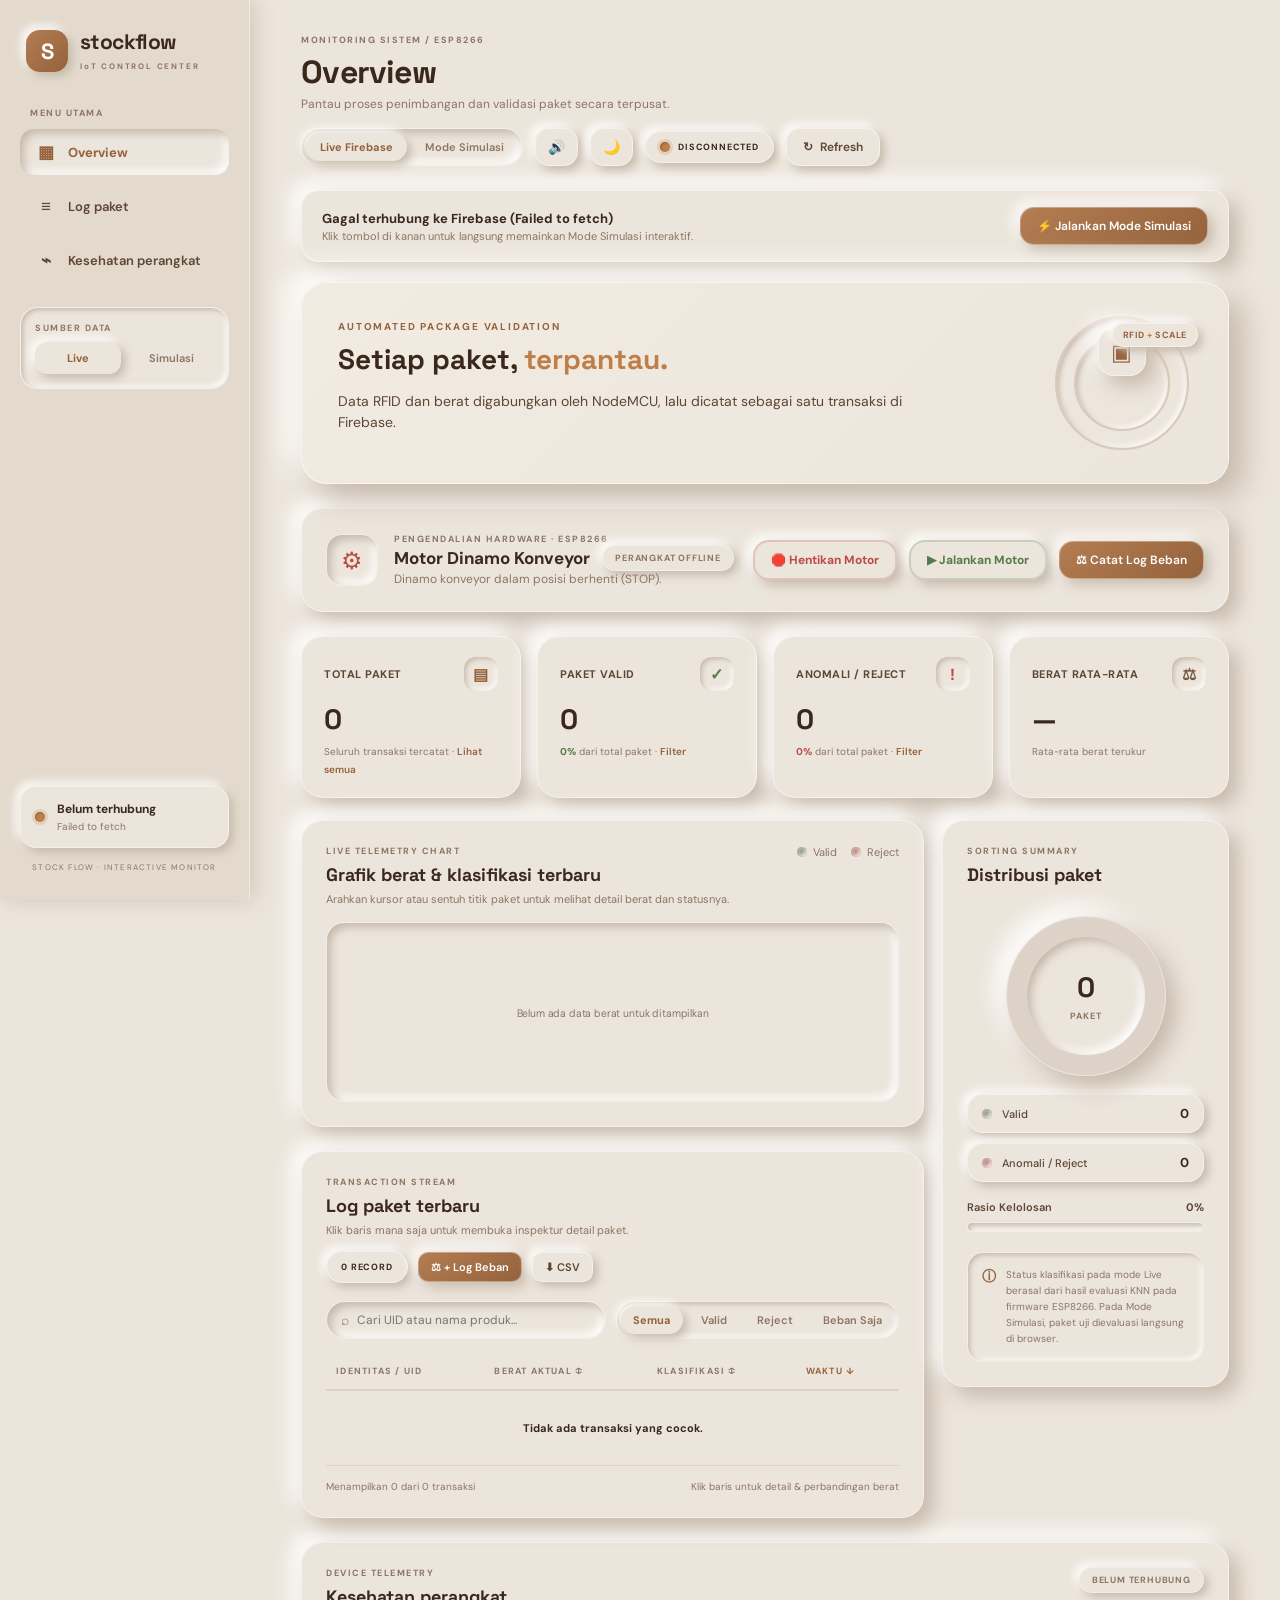
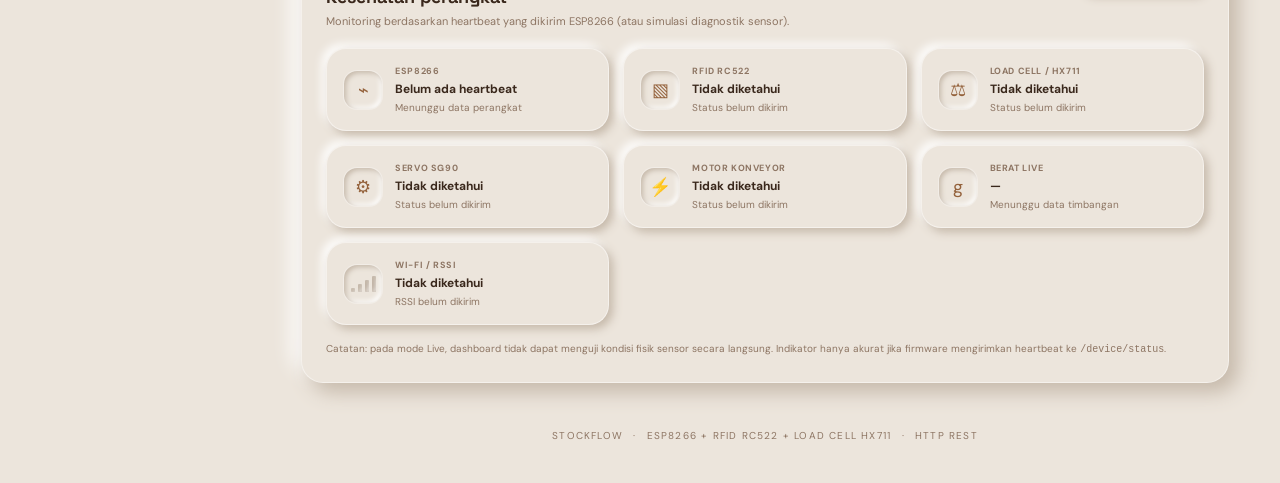
==== index.html @ d9d91ec9 "style: ubah tampilan UI menjadi Neumorphism dengan palet warna warm brown (latte & espresso)" ====
<!doctype html>
<html lang="id">
<head>
  <meta charset="utf-8">
  <meta name="viewport" content="width=device-width,initial-scale=1">
  <meta name="theme-color" content="#ece5dc">
  <title>StockFlow — IoT Monitoring</title>
  <link rel="preconnect" href="https://fonts.googleapis.com">
  <link rel="preconnect" href="https://fonts.gstatic.com" crossorigin>
  <link href="https://fonts.googleapis.com/css2?family=DM+Sans:wght@400;500;600;700&family=Space+Grotesk:wght@500;600;700&display=swap" rel="stylesheet">
  <link rel="stylesheet" href="style.css">
</head>
<body>
  <aside class="sidebar">
    <div class="brand">
      <div class="brand-mark">S</div>
      <div><b>stockflow</b><small>IoT CONTROL CENTER</small></div>
    </div>

    <div class="side-label">MENU UTAMA</div>
    <nav class="side-nav" id="sideNav">
      <a class="nav active" href="#overview" data-section="overview"><span>▦</span> Overview</a>
      <a class="nav" href="#simulator" data-section="simulator"><span>⚙</span> Lab Simulator</a>
      <a class="nav" href="#logs" data-section="logs"><span>≡</span> Log paket</a>
      <a class="nav" href="#device" data-section="device"><span>⌁</span> Kesehatan perangkat</a>
    </nav>

    <div class="side-mode-box">
      <div class="side-label" style="padding:0 0 8px">SUMBER DATA</div>
      <div class="mode-switch" role="group" aria-label="Pilih sumber data">
        <button type="button" class="mode-btn" id="sideLiveBtn" data-mode="live">Live</button>
        <button type="button" class="mode-btn" id="sideDemoBtn" data-mode="demo">Simulasi</button>
      </div>
    </div>

    <div class="side-bottom">
      <div class="side-status">
        <i class="dot" id="sideDot"></i>
        <div>
          <b id="sideConnection">Memuat...</b>
          <small id="sideSub">Menyiapkan dashboard</small>
        </div>
      </div>
      <small class="version">STOCK FLOW · INTERACTIVE MONITOR</small>
    </div>
  </aside>

  <main class="main" id="overview">
    <div class="mobile-nav" id="mobileNav">
      <a class="m-pill active" href="#overview" data-section="overview">Overview</a>
      <a class="m-pill" href="#simulator" data-section="simulator">Simulator</a>
      <a class="m-pill" href="#logs" data-section="logs">Log Paket</a>
      <a class="m-pill" href="#device" data-section="device">Perangkat</a>
    </div>

    <header class="topbar">
      <div>
        <div class="eyebrow">MONITORING SISTEM / ESP8266</div>
        <h1>Overview</h1>
        <p class="muted" id="topbarSubtitle">Pantau proses penimbangan dan validasi paket secara terpusat.</p>
      </div>
      <div class="top-actions">
        <div class="mode-pill" role="group" aria-label="Sumber data">
          <button type="button" class="mode-pill-btn" id="topLiveBtn" data-mode="live">Live Firebase</button>
          <button type="button" class="mode-pill-btn" id="topDemoBtn" data-mode="demo">Mode Simulasi</button>
        </div>
        <button class="btn btn-icon" id="soundBtn" title="Aktifkan/matikan efek suara" aria-pressed="true">🔊</button>
        <button class="btn btn-icon" id="themeBtn" title="Ganti tema terang/gelap" aria-pressed="false">🌙</button>
        <span class="live-pill"><i class="dot" id="topDot"></i><span id="connectionLabel">MEMUAT</span></span>
        <button class="btn btn-quiet" id="refreshBtn" title="Refresh data (R)">↻ <span>Refresh</span></button>
      </div>
    </header>

    <div class="connect-banner" id="connectBanner" hidden>
      <div>
        <strong id="bannerTitle">Live Firebase belum mengirim data / tidak terjangkau</strong>
        <p id="bannerDesc">Anda dapat langsung mencoba semua fitur dashboard dengan Mode Simulasi interaktif.</p>
      </div>
      <button type="button" class="btn btn-primary" id="bannerSimBtn">⚡ Jalankan Mode Simulasi</button>
    </div>

    <section class="hero-strip">
      <div>
        <div class="hero-kicker">AUTOMATED PACKAGE VALIDATION</div>
        <h2>Setiap paket, <em>terpantau.</em></h2>
        <p id="heroSubtitle">Data RFID dan berat digabungkan oleh NodeMCU, lalu dievaluasi dan dicatat sebagai satu transaksi.</p>
        <div class="hero-cta" id="heroCta" hidden>
          <button type="button" class="btn btn-glow" id="heroQuickScanBtn">⚡ Uji Scan Paket</button>
          <button type="button" class="btn btn-glass" id="heroAutoBtn">▶ Auto Conveyor</button>
        </div>
      </div>
      <div class="hero-art" id="heroArt" title="Klik untuk memindai!">
        <div class="orbit orbit-one"></div>
        <div class="orbit orbit-two"></div>
        <div class="chip">RFID <b>+</b> SCALE</div>
        <div class="hero-cube" id="heroCube">▣</div>
        <div class="hero-scan-beam"></div>
        <div class="hero-line"></div>
      </div>
    </section>

    <!-- KONTROL CEPAT HARDWARE (ESP8266 & MOTOR KONVEYOR) -->
    <section class="panel control-panel" id="conveyorControl">
      <div class="control-panel-inner">
        <div class="control-status">
          <div class="control-icon" id="motorStatusIcon">⚙</div>
          <div>
            <div class="eyebrow">PENGENDALIAN HARDWARE · ESP8266</div>
            <div class="control-title-row">
              <h3>Motor Dinamo Konveyor</h3>
              <span class="status-badge unknown" id="motorBadge">MEMUAT STATUS...</span>
            </div>
            <p class="muted" id="motorStatusText">Kendalikankan dinamo konveyor dan catat log penimbangan langsung dari web.</p>
          </div>
        </div>
        <div class="control-actions">
          <button type="button" class="btn btn-danger" id="motorStopBtn" title="Hentikan dinamo konveyor seketika (STOP)">
            🛑 Hentikan Motor
          </button>
          <button type="button" class="btn btn-success" id="motorStartBtn" title="Jalankan dinamo konveyor (RUN)">
            ▶ Jalankan Motor
          </button>
          <button type="button" class="btn btn-primary" id="logWeightQuickBtn" title="Catat beban timbangan saat ini ke log">
            ⚖ Catat Log Beban
          </button>
        </div>
      </div>
    </section>

    <section class="stats-grid">
      <article class="stat-card clickable" data-filter="all" title="Klik untuk menampilkan semua paket">
        <div class="stat-top"><span>Total paket</span><span class="stat-icon blue">▤</span></div>
        <strong id="totalCount">0</strong>
        <small>Seluruh transaksi tercatat · <span class="hint-link">Lihat semua</span></small>
      </article>
      <article class="stat-card clickable" data-filter="valid" title="Klik untuk memfilter paket valid">
        <div class="stat-top"><span>Paket valid</span><span class="stat-icon green">✓</span></div>
        <strong id="validCount">0</strong>
        <small><b class="green-text" id="validPercent">0%</b> dari total paket · <span class="hint-link">Filter</span></small>
      </article>
      <article class="stat-card clickable" data-filter="reject" title="Klik untuk memfilter anomali / reject">
        <div class="stat-top"><span>Anomali / reject</span><span class="stat-icon red">!</span></div>
        <strong id="rejectCount">0</strong>
        <small><b class="red-text" id="rejectPercent">0%</b> dari total paket · <span class="hint-link">Filter</span></small>
      </article>
      <article class="stat-card" id="avgCard">
        <div class="stat-top"><span>Berat rata-rata</span><span class="stat-icon violet">⚖</span></div>
        <strong id="averageWeight">—<small> g</small></strong>
        <small id="weightRangeText">Rata-rata berat terukur</small>
      </article>
    </section>

    <section class="panel simulator-panel" id="simulator" hidden>
      <div class="panel-head">
        <div>
          <div class="eyebrow">INTERACTIVE LAB · PLAYGROUND</div>
          <h3>Simulator Conveyor, RFID &amp; Timbangan HX711</h3>
          <p class="muted">Pilih jenis paket atau geser beratnya, lalu jalankan conveyor untuk melihat simulasi sortir secara langsung.</p>
        </div>
        <div class="sim-head-actions">
          <span class="status-badge" id="simModeBadge">MODE SIMULASI</span>
          <button type="button" class="btn btn-quiet btn-sm" id="resetDemoBtn" title="Kembalikan data contoh awal">↺ Reset</button>
        </div>
      </div>

      <div class="conveyor-stage" id="conveyorStage">
        <div class="stage-station station-rfid" id="stationRfid">
          <span class="station-tag">1. RFID RC522</span>
          <div class="scanner-head">
            <i class="scanner-led" id="rfidLed"></i>
            <span id="rfidReadout">SIAP PINDAI</span>
          </div>
          <div class="laser-beam" id="laserBeam"></div>
        </div>

        <div class="stage-station station-scale" id="stationScale">
          <span class="station-tag">2. LOAD CELL HX711</span>
          <div class="lcd-screen" id="lcdScreen">000.0 g</div>
          <div class="scale-pad"></div>
        </div>

        <div class="stage-station station-gate" id="stationGate">
          <span class="station-tag">3. SERVO DIVERTER</span>
          <div class="gate-arm" id="gateArm"></div>
          <div class="gate-result" id="gateResult">MENUNGGU</div>
        </div>

        <div class="belt-track">
          <div class="belt-stripes" id="beltStripes"></div>
          <div class="sim-package" id="simPackage">
            <span class="pkg-uid" id="pkgVisualUid">E280115A</span>
            <small class="pkg-prod" id="pkgVisualProd">Produk A</small>
          </div>
        </div>
        <div class="burst-layer" id="burstLayer"></div>
      </div>

      <div class="sim-controls">
        <div class="preset-group">
          <span class="ctrl-label">Pilih Paket Uji:</span>
          <div class="preset-chips" id="presetChips">
            <button type="button" class="chip-btn active" data-prod="Produk A" data-std="250" data-weight="249.2">Produk A · 250g</button>
            <button type="button" class="chip-btn" data-prod="Produk B" data-std="280" data-weight="281.5">Produk B · 280g</button>
            <button type="button" class="chip-btn" data-prod="Produk C" data-std="150" data-weight="149.4">Produk C · 150g</button>
            <button type="button" class="chip-btn" data-prod="Produk E" data-std="500" data-weight="502.0">Produk E · 500g</button>
            <button type="button" class="chip-btn warn" data-prod="Produk A" data-std="250" data-weight="195.0">Anomali Kurang</button>
            <button type="button" class="chip-btn warn" data-prod="Produk C" data-std="150" data-weight="215.8">Anomali Lebih</button>
          </div>
        </div>

        <div class="sim-inputs-row">
          <label class="sim-field">
            <span>UID Tag RFID</span>
            <div class="uid-input-wrap">
              <input type="text" id="simUidInput" value="E280115A" maxlength="16">
              <button type="button" class="btn-mini" id="randomUidBtn" title="Acak UID">🎲</button>
            </div>
          </label>

          <label class="sim-field sim-slider-field">
            <span>Berat Aktual: <b id="simWeightLabel">249.2 g</b> <small id="simDiffHint">(Standar 250g · Toleransi ±15g)</small></span>
            <input type="range" id="simWeightSlider" min="40" max="600" step="0.5" value="249.2">
          </label>

          <div class="sim-run-btns">
            <button type="button" class="btn btn-primary" id="runSimBtn">📦 Scan &amp; Timbang</button>
            <button type="button" class="btn btn-quiet" id="autoSimBtn">▶ Auto Stream</button>
          </div>
        </div>
      </div>
    </section>

    <section class="content-grid">
      <div class="left-col">
        <article class="panel chart-panel">
          <div class="panel-head">
            <div>
              <div class="eyebrow">LIVE TELEMETRY CHART</div>
              <h3>Grafik berat &amp; klasifikasi terbaru</h3>
              <p class="muted">Arahkan kursor atau sentuh titik paket untuk melihat detail berat dan statusnya.</p>
            </div>
            <div class="chart-legend-mini">
              <span><i class="legend-dot valid-bg"></i> Valid</span>
              <span><i class="legend-dot reject-bg"></i> Reject</span>
            </div>
          </div>
          <div class="spark-wrap" id="chartWrap">
            <svg id="weightChart" viewBox="0 0 640 170" preserveAspectRatio="none" aria-label="Grafik berat paket"></svg>
            <div class="chart-tooltip" id="chartTooltip" hidden></div>
          </div>
        </article>

        <article class="panel recent-panel" id="logs">
          <div class="panel-head">
            <div>
              <div class="eyebrow">TRANSACTION STREAM</div>
              <h3>Log paket terbaru</h3>
              <p class="muted">Klik baris mana saja untuk membuka inspektur detail paket.</p>
            </div>
            <div class="panel-actions">
              <span class="count-tag" id="logCount">0 RECORD</span>
              <button type="button" class="btn btn-primary btn-sm" id="logWeightTableBtn" title="Catat beban saat ini ke log">⚖ + Log Beban</button>
              <button type="button" class="btn btn-quiet btn-sm" id="exportCsvBtn" title="Unduh log sebagai CSV">⬇ CSV</button>
            </div>
          </div>

          <div class="toolbar">
            <label class="search">⌕ <input id="searchInput" placeholder="Cari UID atau nama produk..."></label>
            <div class="filter-pills" id="filterPills">
              <button type="button" class="f-pill active" data-val="all">Semua</button>
              <button type="button" class="f-pill" data-val="valid">Valid</button>
              <button type="button" class="f-pill" data-val="reject">Reject</button>
              <button type="button" class="f-pill" data-val="beban">Beban Saja</button>
            </div>
            <select id="statusFilter" aria-label="Filter status">
              <option value="all">Semua status</option>
              <option value="valid">Valid</option>
              <option value="reject">Anomali / Reject</option>
              <option value="beban">Beban Saja</option>
            </select>
          </div>

          <div class="table-wrap">
            <table>
              <thead>
                <tr>
                  <th>IDENTITAS / UID</th>
                  <th class="sortable" data-sort="weight">BERAT AKTUAL <span class="sort-ind" id="sortWeight">↕</span></th>
                  <th class="sortable" data-sort="status">KLASIFIKASI <span class="sort-ind" id="sortStatus">↕</span></th>
                  <th class="sortable active-sort" data-sort="time">WAKTU <span class="sort-ind" id="sortTime">↓</span></th>
                </tr>
              </thead>
              <tbody id="logBody">
                <tr><td colspan="4" class="empty">Belum ada data transaksi.</td></tr>
              </tbody>
            </table>
          </div>
          <div class="table-foot">
            <span id="showingText">Menampilkan 0 transaksi</span>
            <span>Klik baris untuk detail &amp; perbandingan berat</span>
          </div>
        </article>
      </div>

      <article class="panel side-panel">
        <div class="panel-head">
          <div>
            <div class="eyebrow">SORTING SUMMARY</div>
            <h3>Distribusi paket</h3>
          </div>
        </div>
        <div class="donut-wrap">
          <div class="donut" id="donut">
            <div class="donut-center">
              <strong id="donutTotal">0</strong>
              <small id="donutSub">PAKET</small>
            </div>
          </div>
        </div>
        <div class="legend">
          <button type="button" class="legend-item" data-filter="valid" title="Filter paket valid">
            <i class="legend-dot valid-bg"></i>
            <span>Valid</span>
            <b id="legendValid">0</b>
          </button>
          <button type="button" class="legend-item" data-filter="reject" title="Filter paket anomali / reject">
            <i class="legend-dot reject-bg"></i>
            <span>Anomali / Reject</span>
            <b id="legendReject">0</b>
          </button>
        </div>

        <div class="accuracy-bar-wrap">
          <div class="acc-head"><span>Rasio Kelolosan</span><b id="passRateText">0%</b></div>
          <div class="acc-track"><div class="acc-fill" id="passRateBar"></div></div>
        </div>

        <div class="note-box">
          <span>ⓘ</span>
          <p id="summaryNote">Status klasifikasi pada mode Live berasal dari hasil evaluasi KNN pada firmware ESP8266. Pada Mode Simulasi, paket uji dievaluasi langsung di browser.</p>
        </div>
      </article>
    </section>

    <section class="panel device-panel" id="device">
      <div class="panel-head">
        <div>
          <div class="eyebrow">DEVICE TELEMETRY</div>
          <h3>Kesehatan perangkat</h3>
          <p class="muted">Monitoring berdasarkan heartbeat yang dikirim ESP8266 (atau simulasi diagnostik sensor).</p>
        </div>
        <span class="status-badge unknown" id="deviceBadge">BELUM TERHUBUNG</span>
      </div>

      <div class="device-grid">
        <div class="device-item">
          <div class="device-symbol" id="espIcon">⌁</div>
          <div>
            <small>ESP8266</small>
            <b id="espState">Belum ada heartbeat</b>
            <span id="lastSeen">Menunggu data perangkat</span>
          </div>
        </div>
        <div class="device-item">
          <div class="device-symbol">▧</div>
          <div>
            <small>RFID RC522</small>
            <b id="rfidState">Tidak diketahui</b>
            <span id="rfidDetail">Status sensor opsional</span>
          </div>
        </div>
        <div class="device-item">
          <div class="device-symbol">⚖</div>
          <div>
            <small>LOAD CELL / HX711</small>
            <b id="scaleState">Tidak diketahui</b>
            <span id="scaleDetail">Status sensor opsional</span>
          </div>
        </div>
        <div class="device-item">
          <div class="device-symbol">⚙</div>
          <div>
            <small>SERVO SG90</small>
            <b id="servoState">Tidak diketahui</b>
            <span id="servoDetail">Status belum dikirim</span>
          </div>
        </div>
        <div class="device-item">
          <div class="device-symbol" id="motorSymbol">⚡</div>
          <div>
            <small>MOTOR KONVEYOR</small>
            <b id="espMotorState">Tidak diketahui</b>
            <span id="espMotorDetail">Kontrol dari web</span>
          </div>
        </div>
        <div class="device-item">
          <div class="device-symbol">g</div>
          <div>
            <small>BERAT LIVE</small>
            <b id="liveWeight">—</b>
            <span id="liveWeightDetail">Menunggu data timbangan</span>
          </div>
        </div>
        <div class="device-item">
          <div class="device-symbol">
            <div class="wifi-bars" id="wifiBars">
              <i></i><i></i><i></i><i></i>
            </div>
          </div>
          <div>
            <small>Wi-Fi / RSSI</small>
            <b id="wifiState">Tidak diketahui</b>
            <span id="wifiDetail">Kekuatan sinyal opsional</span>
          </div>
        </div>
      </div>

      <div class="sim-fault-bar" id="simFaultBar" hidden>
        <span>Uji Diagnostik Perangkat (Simulasi):</span>
        <button type="button" class="btn-mini-pill" id="toggleRfidFaultBtn">Toggle Error RFID</button>
        <button type="button" class="btn-mini-pill" id="toggleScaleFaultBtn">Toggle Error HX711</button>
        <button type="button" class="btn-mini-pill" id="toggleWeakWifiBtn">Toggle Sinyal Lemah</button>
      </div>

      <p class="health-foot">Catatan: pada mode Live, dashboard tidak dapat menguji kondisi fisik sensor secara langsung. Indikator hanya akurat jika firmware mengirimkan heartbeat ke <code>/device/status</code>.</p>
    </section>

    <footer>STOCKFLOW <span>·</span> ESP8266 + RFID RC522 + LOAD CELL HX711 <span>·</span> HTTP REST</footer>
  </main>

  <div class="modal-backdrop" id="detailModal" hidden aria-hidden="true">
    <div class="modal-card" role="dialog" aria-modal="true" aria-labelledby="modalTitle">
      <div class="modal-head">
        <div>
          <div class="eyebrow">PACKAGE INSPECTOR</div>
          <h3 id="modalTitle">Detail Paket</h3>
        </div>
        <button type="button" class="btn-close" id="closeModalBtn" aria-label="Tutup">✕</button>
      </div>
      <div class="modal-body" id="modalBody"></div>
    </div>
  </div>

  <div class="toast" id="toast"></div>
  <script src="config.js"></script>
  <script src="app.js"></script>
</body>
</html>
---- style.css ----
* {
  box-sizing: border-box;
}

/* =========================================================
   STOCKFLOW - NEUMORPHIC COFFEE & LATTE BROWN DESIGN SYSTEM
   ========================================================= */

:root {
  /* Warm Latte & Cream Coffee Canvas */
  --bg: #ece5dc;
  --surface: #ece5dc;
  --surface-soft: #f1ebe2;
  --surface-muted: #e4dcd1;
  --surface-sunken: #dfd6c9;

  /* Neumorphic Dual Shadows (Light Highlight & Soft Ambient Shadow) */
  --nm-light: #ffffff;
  --nm-dark: #c5b8a9;
  --nm-dark-soft: #d2c6b9;

  --nm-flat: 9px 9px 20px var(--nm-dark), -9px -9px 20px var(--nm-light);
  --nm-flat-sm: 4px 4px 10px var(--nm-dark), -4px -4px 10px var(--nm-light);
  --nm-flat-lg: 14px 14px 30px var(--nm-dark), -14px -14px 30px var(--nm-light);
  --nm-inset: inset 4px 4px 9px var(--nm-dark), inset -4px -4px 9px var(--nm-light);
  --nm-inset-sm: inset 2px 2px 5px var(--nm-dark), inset -2px -2px 5px var(--nm-light);
  --nm-pressed: inset 3px 3px 7px var(--nm-dark), inset -3px -3px 7px var(--nm-light);

  /* Typography - Rich Roasted Espresso Tones */
  --ink: #3a281c;
  --ink-soft: #5e4635;
  --muted: #8d7563;
  --line: rgba(140, 115, 96, 0.16);

  /* Sidebar Palette */
  --nav: #e3dacd;
  --nav-hover: #ece5dc;
  --nav-active: #dfd6c9;

  /* Coffee / Chocolate Accents */
  --brown-primary: #94623c;   /* Caramel / Rich Toffee */
  --brown-dark: #5a3820;      /* Dark Roasted Cocoa */
  --brown-light: #b47d52;     /* Warm Cinnamon */
  --brown-caramel: #bf7e48;   /* Golden Amber */
  --blue: #94623c;            /* Legacy mapping to Warm Brown */
  --green: #547b48;           /* Warm Olive Sage */
  --red: #ba4c46;             /* Warm Terracotta Brick */
  --violet: #785842;          /* Deep Mocha */
  --amber: #bf7e48;           /* Toffee Caramel */

  --shadow: var(--nm-flat);
  --shadow-hover: var(--nm-flat-lg);
}

[data-theme="dark"] {
  /* Rich Dark Chocolate & Dark Roast Espresso Neumorphism */
  --bg: #231b15;
  --surface: #231b15;
  --surface-soft: #2a211b;
  --surface-muted: #1c1510;
  --surface-sunken: #17110c;

  --nm-light: #31251e;
  --nm-dark: #140e0a;
  --nm-dark-soft: #19120e;

  --nm-flat: 7px 7px 18px var(--nm-dark), -7px -7px 18px var(--nm-light);
  --nm-flat-sm: 4px 4px 10px var(--nm-dark), -4px -4px 10px var(--nm-light);
  --nm-flat-lg: 12px 12px 26px var(--nm-dark), -12px -12px 26px var(--nm-light);
  --nm-inset: inset 3px 3px 8px var(--nm-dark), inset -3px -3px 8px var(--nm-light);
  --nm-inset-sm: inset 2px 2px 5px var(--nm-dark), inset -2px -2px 5px var(--nm-light);
  --nm-pressed: inset 3px 3px 6px var(--nm-dark), inset -3px -3px 6px var(--nm-light);

  --ink: #f0e6dc;
  --ink-soft: #d4c5b7;
  --muted: #a08c7e;
  --line: rgba(200, 160, 130, 0.12);

  --nav: #1c1510;
  --nav-hover: #261d17;
  --nav-active: #2f241d;

  --brown-primary: #ca8c5a;
  --brown-dark: #9e693f;
  --brown-light: #dfa778;
  --brown-caramel: #e2a262;
  --blue: #ca8c5a;
  --green: #71a646;
  --red: #dd5f56;
  --violet: #b58359;
  --amber: #e2a262;

  --shadow: var(--nm-flat);
  --shadow-hover: var(--nm-flat-lg);
}

html {
  scroll-behavior: smooth;
}

body {
  margin: 0;
  background: var(--bg);
  color: var(--ink);
  font-family: "DM Sans", sans-serif;
  font-size: 14px;
  transition: background 0.3s ease, color 0.3s ease;
}

/* =========================================================
   SIDEBAR
   ========================================================= */
.sidebar {
  width: 250px;
  background: var(--nav);
  color: var(--ink);
  position: fixed;
  inset: 0 auto 0 0;
  padding: 28px 20px;
  display: flex;
  flex-direction: column;
  z-index: 20;
  border-right: 1px solid rgba(255, 255, 255, 0.45);
  box-shadow: 4px 0 20px var(--nm-dark-soft);
  transition: all 0.3s ease;
}

.brand {
  display: flex;
  align-items: center;
  gap: 12px;
  padding: 0 6px 34px;
}

.brand-mark {
  width: 42px;
  height: 42px;
  border-radius: 14px;
  background: linear-gradient(135deg, var(--brown-light), var(--brown-primary));
  display: grid;
  place-items: center;
  font: 700 22px "Space Grotesk", sans-serif;
  color: #ffffff;
  box-shadow: 4px 4px 10px var(--nm-dark), -4px -4px 10px var(--nm-light);
}

.brand b {
  display: block;
  font: 700 21px "Space Grotesk", sans-serif;
  letter-spacing: -0.6px;
  color: var(--ink);
}

.brand small {
  font-size: 8px;
  letter-spacing: 1.8px;
  color: var(--muted);
  font-weight: 700;
}

.side-label,
.eyebrow {
  font-size: 9px;
  font-weight: 700;
  letter-spacing: 1.5px;
  color: var(--muted);
  text-transform: uppercase;
}

.side-label {
  padding: 0 10px 10px;
}

.side-nav {
  display: flex;
  flex-direction: column;
  gap: 8px;
}

.nav {
  color: var(--ink-soft);
  text-decoration: none;
  padding: 12px 16px;
  border-radius: 14px;
  display: flex;
  gap: 12px;
  align-items: center;
  font-weight: 600;
  font-size: 13px;
  transition: all 0.2s ease;
}

.nav:hover {
  background: var(--surface);
  box-shadow: var(--nm-flat-sm);
  color: var(--brown-primary);
  transform: translateY(-1px);
}

.nav span {
  font-size: 17px;
  width: 20px;
  text-align: center;
}

.nav.active {
  background: var(--surface);
  color: var(--brown-primary);
  box-shadow: var(--nm-inset);
  font-weight: 700;
}

.side-mode-box {
  margin-top: 24px;
  padding: 14px;
  border-radius: 18px;
  background: var(--surface);
  box-shadow: var(--nm-inset-sm);
  border: 1px solid rgba(255, 255, 255, 0.4);
}

.mode-switch {
  display: grid;
  grid-template-columns: 1fr 1fr;
  gap: 8px;
}

.mode-btn {
  border: 0;
  border-radius: 12px;
  padding: 9px 8px;
  font: 600 11px "DM Sans", sans-serif;
  cursor: pointer;
  background: transparent;
  color: var(--muted);
  transition: all 0.2s ease;
}

.mode-btn:hover {
  color: var(--ink);
}

.mode-btn.active {
  background: var(--surface);
  color: var(--brown-primary);
  box-shadow: var(--nm-flat-sm);
  font-weight: 700;
}

.side-bottom {
  margin-top: auto;
}

.side-status {
  display: flex;
  gap: 12px;
  align-items: center;
  padding: 14px;
  border-radius: 16px;
  background: var(--surface);
  box-shadow: var(--nm-flat-sm);
  border: 1px solid rgba(255, 255, 255, 0.4);
}

.side-status b,
.side-status small {
  display: block;
}

.side-status b {
  font-size: 12px;
  color: var(--ink);
}

.side-status small {
  font-size: 10px;
  color: var(--muted);
  margin-top: 3px;
}

.version {
  color: var(--muted);
  font-size: 8px;
  letter-spacing: 1.2px;
  padding: 14px 6px 0;
  display: block;
  text-align: center;
}

.dot {
  width: 10px;
  height: 10px;
  background: var(--amber);
  border-radius: 50%;
  display: inline-block;
  flex: none;
  box-shadow: inset 1px 1px 2px rgba(0,0,0,0.25), 0 0 0 3px rgba(191, 126, 72, 0.22);
  transition: all 0.25s ease;
}

.dot.online {
  background: var(--green);
  box-shadow: inset 1px 1px 2px rgba(0,0,0,0.2), 0 0 0 3px rgba(84, 123, 72, 0.25);
  animation: pulseDot 2s infinite;
}

@keyframes pulseDot {
  0%, 100% { box-shadow: inset 1px 1px 2px rgba(0,0,0,0.2), 0 0 0 3px rgba(84, 123, 72, 0.28); }
  50% { box-shadow: inset 1px 1px 2px rgba(0,0,0,0.2), 0 0 0 7px rgba(84, 123, 72, 0.1); }
}

/* =========================================================
   MAIN LAYOUT & TOPBAR
   ========================================================= */
.main {
  margin-left: 250px;
  padding: 34px 4%;
  max-width: 1600px;
}

.mobile-nav {
  display: none;
  gap: 10px;
  overflow-x: auto;
  padding-bottom: 14px;
  margin-bottom: 12px;
}

.m-pill {
  text-decoration: none;
  white-space: nowrap;
  padding: 8px 16px;
  border-radius: 20px;
  font-size: 11px;
  font-weight: 600;
  background: var(--surface);
  box-shadow: var(--nm-flat-sm);
  border: 1px solid rgba(255, 255, 255, 0.4);
  color: var(--ink-soft);
  transition: all 0.2s ease;
}

.m-pill.active {
  box-shadow: var(--nm-inset);
  color: var(--brown-primary);
  font-weight: 700;
}

.topbar {
  display: flex;
  justify-content: space-between;
  align-items: center;
  gap: 16px;
  margin-bottom: 24px;
  flex-wrap: wrap;
}

.topbar h1 {
  font: 700 32px "Space Grotesk", sans-serif;
  margin: 6px 0 4px;
  letter-spacing: -0.8px;
  color: var(--ink);
}

.muted {
  color: var(--muted);
  margin: 0;
  font-size: 12px;
}

.top-actions {
  display: flex;
  align-items: center;
  gap: 12px;
  flex-wrap: wrap;
}

.mode-pill {
  display: inline-flex;
  background: var(--surface);
  box-shadow: var(--nm-inset);
  border-radius: 30px;
  padding: 4px;
  gap: 4px;
  border: 1px solid rgba(255, 255, 255, 0.4);
}

.mode-pill-btn {
  border: 0;
  background: transparent;
  color: var(--muted);
  font: 600 11px "DM Sans", sans-serif;
  padding: 7px 14px;
  border-radius: 24px;
  cursor: pointer;
  transition: all 0.2s ease;
}

.mode-pill-btn.active {
  background: var(--surface);
  box-shadow: var(--nm-flat-sm);
  color: var(--brown-primary);
  font-weight: 700;
}

.live-pill,
.count-tag {
  border: 1px solid rgba(255, 255, 255, 0.45);
  background: var(--surface);
  box-shadow: var(--nm-flat-sm);
  border-radius: 30px;
  padding: 9px 14px;
  font-size: 9px;
  font-weight: 700;
  letter-spacing: 0.8px;
  display: inline-flex;
  gap: 8px;
  align-items: center;
  color: var(--ink);
}

/* =========================================================
   BUTTONS (NEUMORPHIC EXTRUSION & PRESSED STATES)
   ========================================================= */
.btn {
  border: 1px solid rgba(255, 255, 255, 0.45);
  border-radius: 14px;
  padding: 10px 16px;
  font: 600 12px "DM Sans", sans-serif;
  cursor: pointer;
  display: inline-flex;
  align-items: center;
  gap: 7px;
  background: var(--surface);
  box-shadow: var(--nm-flat-sm);
  color: var(--ink);
  transition: transform 0.15s ease, box-shadow 0.2s ease, background 0.2s ease;
  user-select: none;
}

.btn:hover {
  transform: translateY(-2px);
  box-shadow: 6px 6px 14px var(--nm-dark), -6px -6px 14px var(--nm-light);
  color: var(--brown-primary);
}

.btn:active {
  transform: translateY(1px);
  box-shadow: var(--nm-pressed);
}

.btn-quiet {
  background: var(--surface);
  color: var(--ink-soft);
}

.btn-icon {
  background: var(--surface);
  color: var(--ink);
  padding: 9px 12px;
  font-size: 14px;
}

.btn-primary {
  background: linear-gradient(145deg, var(--brown-light), var(--brown-primary));
  color: #ffffff;
  border: 1px solid rgba(255, 255, 255, 0.35);
  box-shadow: 5px 5px 14px var(--nm-dark), -5px -5px 14px var(--nm-light);
}

.btn-primary:hover {
  background: linear-gradient(145deg, #c2885d, #9c6840);
  box-shadow: 7px 7px 18px var(--nm-dark), -7px -7px 18px var(--nm-light);
  color: #ffffff;
}

.btn-primary:active {
  box-shadow: inset 3px 3px 6px rgba(0, 0, 0, 0.45), inset -2px -2px 5px rgba(255, 255, 255, 0.2);
}

.btn-sm {
  padding: 7px 12px;
  font-size: 11px;
  border-radius: 10px;
}

/* Connect Banner */
.connect-banner {
  background: var(--surface);
  border: 1px solid rgba(255, 255, 255, 0.5);
  border-radius: 18px;
  padding: 16px 20px;
  margin-bottom: 20px;
  display: flex;
  justify-content: space-between;
  align-items: center;
  gap: 16px;
  flex-wrap: wrap;
  box-shadow: var(--nm-flat);
}

.connect-banner[hidden] {
  display: none;
}

.connect-banner strong {
  display: block;
  font-size: 13px;
  margin-bottom: 2px;
  color: var(--ink);
}

.connect-banner p {
  margin: 0;
  font-size: 11px;
  color: var(--muted);
}

/* =========================================================
   HERO STRIP (WARM MOCHA NEUMORPHIC CANVAS)
   ========================================================= */
.hero-strip {
  background: linear-gradient(135deg, var(--surface-soft) 0%, var(--surface) 100%);
  border-radius: 26px;
  color: var(--ink);
  padding: 30px 36px;
  display: flex;
  justify-content: space-between;
  align-items: center;
  overflow: hidden;
  position: relative;
  min-height: 180px;
  border: 1px solid rgba(255, 255, 255, 0.55);
  box-shadow: var(--nm-flat-lg);
  margin-bottom: 24px;
}

.hero-kicker {
  font-size: 10px;
  letter-spacing: 1.8px;
  color: var(--brown-primary);
  font-weight: 700;
  text-transform: uppercase;
}

.hero-strip h2 {
  font: 700 28px "Space Grotesk", sans-serif;
  margin: 8px 0 6px;
  color: var(--ink);
}

.hero-strip h2 em {
  font-style: normal;
  color: var(--brown-caramel);
}

.hero-strip p {
  color: var(--ink-soft);
  max-width: 580px;
  line-height: 1.5;
}

.hero-cta {
  display: flex;
  gap: 12px;
  margin-top: 18px;
}

.hero-art {
  width: 140px;
  height: 140px;
  position: relative;
  display: grid;
  place-items: center;
  cursor: pointer;
  flex: none;
}

.orbit {
  position: absolute;
  border-radius: 50%;
  border: 2px solid rgba(148, 98, 60, 0.22);
  box-shadow: var(--nm-inset-sm);
}

.orbit-one {
  width: 134px;
  height: 134px;
  animation: orbitRotate 18s linear infinite;
}

.orbit-two {
  width: 96px;
  height: 96px;
  animation: orbitRotateRev 12s linear infinite;
}

@keyframes orbitRotate {
  from { transform: rotate(0deg); }
  to { transform: rotate(360deg); }
}

@keyframes orbitRotateRev {
  from { transform: rotate(360deg); }
  to { transform: rotate(0deg); }
}

.hero-cube {
  width: 48px;
  height: 48px;
  border-radius: 16px;
  background: var(--surface);
  box-shadow: var(--nm-flat);
  border: 1px solid rgba(255, 255, 255, 0.5);
  display: grid;
  place-items: center;
  font-size: 22px;
  color: var(--brown-primary);
  z-index: 2;
  transition: transform 0.25s ease;
}

.hero-art:hover .hero-cube {
  transform: scale(1.08) rotate(6deg);
}

.chip {
  position: absolute;
  top: 10px;
  right: -6px;
  background: var(--surface);
  box-shadow: var(--nm-flat-sm);
  border: 1px solid rgba(255, 255, 255, 0.45);
  border-radius: 20px;
  padding: 5px 10px;
  font-size: 9px;
  font-weight: 700;
  color: var(--brown-primary);
  letter-spacing: 0.5px;
  z-index: 3;
}

.chip b {
  color: var(--brown-caramel);
}

/* =========================================================
   HARDWARE CONTROL PANEL & MOTOR CONTROLS
   ========================================================= */
.control-panel {
  margin-bottom: 24px;
  background: var(--surface);
  border: 1px solid rgba(255, 255, 255, 0.45);
  border-radius: 24px;
  padding: 20px 24px;
  box-shadow: var(--nm-flat);
}

.control-panel-inner {
  display: flex;
  justify-content: space-between;
  align-items: center;
  gap: 18px;
  flex-wrap: wrap;
}

.control-status {
  display: flex;
  align-items: center;
  gap: 16px;
}

.control-icon {
  width: 52px;
  height: 52px;
  border-radius: 16px;
  background: var(--surface);
  box-shadow: var(--nm-inset);
  display: flex;
  align-items: center;
  justify-content: center;
  font-size: 24px;
  color: var(--brown-primary);
  transition: all 0.3s ease;
  border: 1px solid rgba(255, 255, 255, 0.3);
}

.control-icon.running {
  box-shadow: var(--nm-inset);
  color: var(--green);
  animation: spinSlow 3s linear infinite;
}

.control-icon.stopped {
  box-shadow: var(--nm-inset);
  color: var(--red);
}

@keyframes spinSlow {
  from { transform: rotate(0deg); }
  to { transform: rotate(360deg); }
}

.control-title-row {
  display: flex;
  align-items: center;
  gap: 12px;
}

.control-title-row h3 {
  margin: 0;
  font-size: 17px;
  font-weight: 700;
  color: var(--ink);
}

.control-actions {
  display: flex;
  align-items: center;
  gap: 12px;
  flex-wrap: wrap;
}

.btn-danger {
  background: var(--surface);
  color: var(--red);
  border: 2px solid rgba(186, 76, 70, 0.22);
  font-weight: 700;
  border-radius: 16px;
  box-shadow: 5px 5px 12px var(--nm-dark), -5px -5px 12px var(--nm-light);
  transition: all 0.2s ease;
}

.btn-danger:hover {
  background: var(--surface);
  color: #a43a34;
  border-color: var(--red);
  transform: translateY(-2px);
  box-shadow: 7px 7px 16px var(--nm-dark), -7px -7px 16px var(--nm-light);
}

.btn-danger:active {
  box-shadow: var(--nm-pressed);
  transform: translateY(1px);
}

.btn-success {
  background: var(--surface);
  color: var(--green);
  border: 2px solid rgba(84, 123, 72, 0.22);
  font-weight: 700;
  border-radius: 16px;
  box-shadow: 5px 5px 12px var(--nm-dark), -5px -5px 12px var(--nm-light);
  transition: all 0.2s ease;
}

.btn-success:hover {
  background: var(--surface);
  color: #436638;
  border-color: var(--green);
  transform: translateY(-2px);
  box-shadow: 7px 7px 16px var(--nm-dark), -7px -7px 16px var(--nm-light);
}

.btn-success:active {
  box-shadow: var(--nm-pressed);
  transform: translateY(1px);
}

/* =========================================================
   STATS GRID (NEUMORPHIC KPI CARDS)
   ========================================================= */
.stats-grid {
  display: grid;
  grid-template-columns: repeat(4, 1fr);
  gap: 16px;
  margin: 22px 0;
}

.stat-card,
.panel {
  background: var(--surface);
  border: 1px solid rgba(255, 255, 255, 0.45);
  border-radius: 22px;
  box-shadow: var(--nm-flat);
  transition: transform 0.2s ease, box-shadow 0.22s ease;
}

.stat-card {
  padding: 20px 22px;
  min-height: 120px;
}

.stat-card.clickable {
  cursor: pointer;
}

.stat-card.clickable:hover {
  transform: translateY(-3px);
  box-shadow: var(--nm-flat-lg);
}

.stat-card.active-kpi {
  box-shadow: var(--nm-inset);
  background: var(--surface-sunken);
}

.stat-top {
  display: flex;
  justify-content: space-between;
  align-items: center;
  color: var(--ink-soft);
  font-size: 11px;
  font-weight: 700;
  text-transform: uppercase;
  letter-spacing: 0.5px;
}

.stat-icon {
  width: 34px;
  height: 34px;
  border-radius: 12px;
  display: grid;
  place-items: center;
  font-size: 16px;
  box-shadow: var(--nm-inset-sm);
  background: var(--surface);
}

.blue { color: var(--brown-primary); }
.green { color: var(--green); }
.red { color: var(--red); }
.violet { color: var(--violet); }

.stat-card > strong {
  display: block;
  font: 700 28px "Space Grotesk", sans-serif;
  margin: 10px 0 4px;
  color: var(--ink);
}

.stat-card > strong small {
  font: 500 13px "DM Sans", sans-serif;
  color: var(--muted);
}

.stat-card > small {
  font-size: 10px;
  color: var(--muted);
}

.hint-link {
  color: var(--brown-primary);
  font-weight: 600;
}

.green-text { color: var(--green); }
.red-text { color: var(--red); }

/* =========================================================
   PANELS & SIMULATOR LAB
   ========================================================= */
.panel {
  padding: 24px;
  margin-bottom: 24px;
}

.panel-head {
  display: flex;
  justify-content: space-between;
  align-items: flex-start;
  gap: 14px;
  flex-wrap: wrap;
}

.panel-head h3 {
  font: 700 18px "Space Grotesk", sans-serif;
  margin: 6px 0;
  color: var(--ink);
}

.panel-head .muted {
  font-size: 11px;
}

.sim-head-actions,
.panel-actions {
  display: flex;
  align-items: center;
  gap: 10px;
}

.conveyor-stage {
  margin-top: 20px;
  background: var(--surface);
  box-shadow: var(--nm-inset);
  border-radius: 22px;
  padding: 20px;
  position: relative;
  overflow: hidden;
  display: grid;
  grid-template-columns: repeat(3, 1fr);
  gap: 16px;
  border: 1px solid rgba(255, 255, 255, 0.35);
}

.stage-station {
  background: var(--surface);
  box-shadow: var(--nm-flat-sm);
  border-radius: 18px;
  border: 1px solid rgba(255, 255, 255, 0.45);
  padding: 13px 14px;
  position: relative;
  display: flex;
  flex-direction: column;
  gap: 8px;
  min-height: 82px;
  transition: all 0.2s ease;
}

.stage-station.lit {
  box-shadow: var(--nm-inset-sm);
  border-color: var(--brown-primary);
}

.stage-station.lit-ok {
  box-shadow: var(--nm-inset-sm);
  border-color: var(--green);
}

.stage-station.lit-err {
  box-shadow: var(--nm-inset-sm);
  border-color: var(--red);
}

.station-tag {
  font-size: 9px;
  font-weight: 700;
  letter-spacing: 1px;
  color: var(--muted);
}

.scanner-head {
  display: flex;
  align-items: center;
  gap: 8px;
  font: 700 12px "Space Grotesk", sans-serif;
  color: var(--ink);
}

.scanner-led {
  width: 10px;
  height: 10px;
  border-radius: 50%;
  background: var(--muted);
  box-shadow: var(--nm-inset-sm);
  display: inline-block;
  transition: 0.2s ease;
}

.scanner-led.scanning {
  background: #34d399;
  box-shadow: 0 0 10px #34d399;
}

.laser-beam {
  position: absolute;
  left: 50%;
  bottom: -14px;
  width: 3px;
  height: 20px;
  background: linear-gradient(180deg, var(--red), transparent);
  opacity: 0;
  transform: translateX(-50%);
  pointer-events: none;
}

.station-rfid.lit .laser-beam {
  opacity: 1;
  animation: laserFlash 0.35s ease infinite alternate;
}

@keyframes laserFlash {
  from { opacity: 0.35; }
  to { opacity: 1; }
}

.lcd-screen {
  background: #231b15;
  color: #f3a847;
  font: 700 16px "Space Grotesk", monospace;
  padding: 8px 12px;
  border-radius: 10px;
  letter-spacing: 0.8px;
  text-align: center;
  box-shadow: inset 3px 3px 6px #120d09, inset -2px -2px 5px rgba(255,255,255,0.06);
  text-shadow: 0 0 8px rgba(243, 168, 71, 0.4);
}

.gate-arm {
  height: 6px;
  width: 58px;
  border-radius: 99px;
  background: var(--muted);
  box-shadow: var(--nm-flat-sm);
  transform-origin: left center;
  transition: transform 0.35s cubic-bezier(0.22, 1, 0.36, 1), background 0.25s ease;
}

.gate-arm.valid {
  background: var(--green);
  transform: rotate(-16deg);
}

.gate-arm.reject {
  background: var(--red);
  transform: rotate(20deg);
}

.gate-result {
  font: 700 11px "Space Grotesk", sans-serif;
  color: var(--ink-soft);
}

.belt-track {
  grid-column: 1 / -1;
  height: 68px;
  background: var(--surface);
  box-shadow: var(--nm-inset);
  border-radius: 14px;
  position: relative;
  overflow: hidden;
  display: flex;
  align-items: center;
  border: 1px solid rgba(255, 255, 255, 0.35);
}

.belt-stripes {
  position: absolute;
  inset: 0;
  background: repeating-linear-gradient(
    -55deg,
    rgba(148, 98, 60, 0.08) 0px,
    rgba(148, 98, 60, 0.08) 12px,
    transparent 12px,
    transparent 24px
  );
  background-size: 34px 34px;
}

.belt-track.running .belt-stripes {
  animation: beltMove 0.6s linear infinite;
}

@keyframes beltMove {
  from { background-position: 0 0; }
  to { background-position: 34px 0; }
}

.sim-package {
  position: absolute;
  left: 3%;
  width: 120px;
  height: 48px;
  background: linear-gradient(135deg, var(--surface-soft), var(--surface));
  box-shadow: 4px 4px 10px var(--nm-dark), -4px -4px 10px var(--nm-light);
  border: 1px solid rgba(255, 255, 255, 0.55);
  border-radius: 12px;
  color: var(--ink);
  display: flex;
  flex-direction: column;
  justify-content: center;
  align-items: center;
  transition: left 0.48s cubic-bezier(0.32, 0.72, 0.35, 1), transform 0.25s ease, opacity 0.25s ease;
  z-index: 2;
}

.sim-package.at-rfid { left: 16%; }
.sim-package.at-scale { left: 46%; transform: translateY(-2px); }
.sim-package.at-gate-valid { left: 78%; border-color: var(--green); color: var(--green); }
.sim-package.at-gate-reject { left: 78%; border-color: var(--red); color: var(--red); transform: rotate(4deg); }

.pkg-uid {
  font: 700 11px "Space Grotesk", monospace;
  letter-spacing: 0.4px;
}

.pkg-prod {
  font-size: 9px;
  font-weight: 600;
  color: var(--muted);
}

.burst-layer {
  position: absolute;
  inset: 0;
  pointer-events: none;
  overflow: hidden;
}

.burst-dot {
  position: absolute;
  width: 8px;
  height: 8px;
  border-radius: 50%;
  animation: burstOut 0.75s ease-out forwards;
}

@keyframes burstOut {
  0% { opacity: 1; transform: translate(0, 0) scale(1); }
  100% { opacity: 0; transform: translate(var(--dx), var(--dy)) scale(0.2); }
}

.sim-controls {
  margin-top: 18px;
  display: flex;
  flex-direction: column;
  gap: 16px;
}

.preset-group {
  display: flex;
  align-items: center;
  gap: 10px;
  flex-wrap: wrap;
}

.ctrl-label {
  font-size: 11px;
  font-weight: 700;
  color: var(--ink-soft);
}

.preset-chips {
  display: flex;
  gap: 9px;
  flex-wrap: wrap;
}

.chip-btn {
  border: 1px solid rgba(255, 255, 255, 0.45);
  background: var(--surface);
  box-shadow: var(--nm-flat-sm);
  color: var(--ink-soft);
  padding: 8px 14px;
  border-radius: 24px;
  font: 600 11px "DM Sans", sans-serif;
  cursor: pointer;
  transition: all 0.2s ease;
}

.chip-btn:hover {
  transform: translateY(-1px);
  box-shadow: 6px 6px 14px var(--nm-dark), -6px -6px 14px var(--nm-light);
  color: var(--brown-primary);
}

.chip-btn.active {
  box-shadow: var(--nm-inset);
  color: var(--brown-primary);
  font-weight: 700;
}

.chip-btn.warn.active {
  color: var(--red);
}

.sim-inputs-row {
  display: grid;
  grid-template-columns: 210px 1fr auto;
  gap: 16px;
  align-items: end;
}

.sim-field {
  display: flex;
  flex-direction: column;
  gap: 6px;
  font-size: 11px;
  font-weight: 600;
  color: var(--ink-soft);
}

.sim-field small {
  font-weight: 400;
  color: var(--muted);
}

.uid-input-wrap {
  display: flex;
  gap: 8px;
}

.uid-input-wrap input,
.search input,
select {
  border: 1px solid rgba(255, 255, 255, 0.35);
  background: var(--surface);
  box-shadow: var(--nm-inset);
  color: var(--ink);
  border-radius: 14px;
  padding: 9px 12px;
  font: 700 12px "Space Grotesk", monospace;
  outline: none;
  transition: box-shadow 0.2s ease;
}

.btn-mini {
  border: 1px solid rgba(255, 255, 255, 0.4);
  background: var(--surface);
  box-shadow: var(--nm-flat-sm);
  color: var(--ink);
  border-radius: 12px;
  padding: 0 12px;
  cursor: pointer;
  font-size: 14px;
  transition: all 0.2s ease;
}

.btn-mini:hover {
  box-shadow: 5px 5px 12px var(--nm-dark), -5px -5px 12px var(--nm-light);
  color: var(--brown-primary);
}

.btn-mini:active {
  box-shadow: var(--nm-pressed);
}

.sim-slider-field input[type="range"] {
  width: 100%;
  accent-color: var(--brown-primary);
  cursor: pointer;
  height: 28px;
}

.sim-run-btns {
  display: flex;
  gap: 10px;
  flex-wrap: wrap;
}

.btn.running-auto {
  box-shadow: var(--nm-inset);
  color: var(--green);
}

/* =========================================================
   CONTENT GRID: CHART & TABLE
   ========================================================= */
.content-grid {
  display: grid;
  grid-template-columns: minmax(0, 1.85fr) minmax(260px, 0.85fr);
  gap: 18px;
  align-items: start;
}

.left-col {
  min-width: 0;
}

.chart-legend-mini {
  display: flex;
  gap: 14px;
  font-size: 11px;
  color: var(--muted);
}

.chart-legend-mini span {
  display: inline-flex;
  align-items: center;
  gap: 6px;
}

.spark-wrap {
  position: relative;
  margin-top: 16px;
  height: 180px;
  background: var(--surface);
  box-shadow: var(--nm-inset);
  border-radius: 18px;
  padding: 12px;
  border: 1px solid rgba(255, 255, 255, 0.35);
}

#weightChart {
  width: 100%;
  height: 100%;
  display: block;
}

.chart-tooltip {
  position: absolute;
  pointer-events: none;
  background: #2b1f18;
  color: #fff;
  padding: 8px 12px;
  border-radius: 12px;
  font-size: 11px;
  box-shadow: var(--nm-flat-sm);
  z-index: 5;
  white-space: nowrap;
  transform: translate(-50%, -110%);
}

.chart-tooltip[hidden] {
  display: none;
}

/* Toolbar & Filter Pills */
.toolbar {
  display: flex;
  gap: 10px;
  margin: 18px 0 14px;
  flex-wrap: wrap;
  align-items: center;
}

.search {
  display: flex;
  align-items: center;
  gap: 8px;
  background: var(--surface);
  box-shadow: var(--nm-inset);
  border: 1px solid rgba(255, 255, 255, 0.35);
  border-radius: 26px;
  padding: 0 14px;
  flex: 1;
  min-width: 180px;
  color: var(--muted);
}

.search input {
  border: 0;
  box-shadow: none;
  background: transparent;
  width: 100%;
  padding: 10px 0;
  font: 12px "DM Sans", sans-serif;
  color: var(--ink);
}

.filter-pills {
  display: flex;
  gap: 6px;
  background: var(--surface);
  box-shadow: var(--nm-inset-sm);
  border: 1px solid rgba(255, 255, 255, 0.35);
  border-radius: 30px;
  padding: 4px;
}

.f-pill {
  border: 0;
  background: transparent;
  color: var(--muted);
  font: 600 11px "DM Sans", sans-serif;
  padding: 7px 12px;
  border-radius: 20px;
  cursor: pointer;
  transition: all 0.2s ease;
}

.f-pill.active {
  background: var(--surface);
  color: var(--brown-primary);
  box-shadow: var(--nm-flat-sm);
  font-weight: 700;
}

select {
  border-radius: 14px;
  padding: 9px 12px;
  color: var(--ink-soft);
  font: 11px "DM Sans", sans-serif;
  display: none;
}

.table-wrap {
  overflow-x: auto;
}

table {
  border-collapse: collapse;
  width: 100%;
  white-space: nowrap;
}

th {
  text-align: left;
  color: var(--muted);
  font-size: 9px;
  letter-spacing: 1.2px;
  font-weight: 700;
  padding: 12px 10px;
  border-bottom: 2px solid var(--line);
  user-select: none;
}

th.sortable {
  cursor: pointer;
}

th.sortable:hover,
th.active-sort {
  color: var(--brown-primary);
}

td {
  padding: 13px 10px;
  border-bottom: 1px solid var(--line);
  font-size: 11px;
  color: var(--ink-soft);
}

tbody tr.log-row {
  cursor: pointer;
  transition: background 0.15s ease;
}

tbody tr.log-row:hover {
  background: rgba(148, 98, 60, 0.05);
}

tbody tr.row-new {
  animation: rowFlash 1.1s ease;
}

@keyframes rowFlash {
  0% { background: rgba(191, 126, 72, 0.25); }
  100% { background: transparent; }
}

td:first-child {
  color: var(--ink);
  font-weight: 700;
}

.uid-sub {
  display: block;
  font-size: 10px;
  color: var(--muted);
  font-weight: 400;
  margin-top: 3px;
}

.weight {
  font-weight: 700;
  color: var(--ink);
}

.pill {
  display: inline-block;
  border-radius: 20px;
  padding: 5px 10px;
  font-size: 9px;
  font-weight: 700;
  background: var(--surface);
  box-shadow: var(--nm-flat-sm);
  color: var(--muted);
  border: 1px solid rgba(255, 255, 255, 0.35);
}

.pill.valid {
  box-shadow: var(--nm-inset-sm);
  color: var(--green);
  background: rgba(84, 123, 72, 0.08);
}

.pill.reject {
  box-shadow: var(--nm-inset-sm);
  color: var(--red);
  background: rgba(186, 76, 70, 0.08);
}

.pill.beban {
  box-shadow: var(--nm-inset-sm);
  color: var(--brown-primary);
  background: rgba(148, 98, 60, 0.08);
}

.empty {
  text-align: center;
  padding: 30px;
  color: var(--muted);
}

.table-foot {
  display: flex;
  justify-content: space-between;
  color: var(--muted);
  font-size: 10px;
  padding-top: 14px;
}

/* =========================================================
   CIRCULAR DONUT GAUGE & SIDE PANEL (IMAGE 2 INSPIRATION)
   ========================================================= */
.donut-wrap {
  display: grid;
  place-items: center;
  padding: 24px 0 18px;
}

.donut {
  width: 160px;
  height: 160px;
  border-radius: 50%;
  background: conic-gradient(var(--green) 0deg, var(--surface-muted) 0deg);
  display: grid;
  place-items: center;
  position: relative;
  cursor: pointer;
  box-shadow: 10px 10px 22px var(--nm-dark), -10px -10px 22px var(--nm-light);
  transition: transform 0.22s ease;
  border: 1px solid rgba(255, 255, 255, 0.4);
}

.donut:hover {
  transform: scale(1.04);
}

.donut:before {
  content: "";
  position: absolute;
  width: 118px;
  height: 118px;
  background: var(--surface);
  box-shadow: var(--nm-inset);
  border-radius: 50%;
}

.donut-center {
  z-index: 1;
  text-align: center;
}

.donut strong {
  display: block;
  font: 700 28px "Space Grotesk", sans-serif;
  color: var(--ink);
}

.donut small {
  font-size: 9px;
  letter-spacing: 1px;
  color: var(--muted);
  font-weight: 700;
}

.legend {
  display: flex;
  flex-direction: column;
  gap: 10px;
}

.legend-item {
  width: 100%;
  border: 1px solid rgba(255, 255, 255, 0.4);
  background: var(--surface);
  box-shadow: var(--nm-flat-sm);
  border-radius: 16px;
  padding: 10px 14px;
  display: flex;
  align-items: center;
  gap: 10px;
  color: var(--ink-soft);
  font: 500 11px "DM Sans", sans-serif;
  cursor: pointer;
  transition: all 0.2s ease;
}

.legend-item:hover {
  box-shadow: 6px 6px 14px var(--nm-dark), -6px -6px 14px var(--nm-light);
  color: var(--brown-primary);
}

.legend-item b {
  margin-left: auto;
  color: var(--ink);
  font-size: 13px;
}

.legend-dot {
  width: 10px;
  height: 10px;
  border-radius: 50%;
  display: inline-block;
  box-shadow: var(--nm-inset-sm);
}

.valid-bg { background: var(--green); }
.reject-bg { background: var(--red); }

.accuracy-bar-wrap {
  margin-top: 18px;
}

.acc-head {
  display: flex;
  justify-content: space-between;
  font-size: 11px;
  color: var(--ink-soft);
  margin-bottom: 8px;
  font-weight: 600;
}

.acc-track {
  height: 10px;
  background: var(--surface);
  box-shadow: var(--nm-inset-sm);
  border-radius: 99px;
  overflow: hidden;
  border: 1px solid rgba(255, 255, 255, 0.3);
}

.acc-fill {
  height: 100%;
  width: 0%;
  background: linear-gradient(90deg, var(--brown-caramel), var(--green));
  border-radius: 99px;
  transition: width 0.45s cubic-bezier(0.22, 1, 0.36, 1);
}

.note-box {
  background: var(--surface);
  box-shadow: var(--nm-inset-sm);
  border-radius: 16px;
  padding: 14px;
  display: flex;
  gap: 10px;
  margin-top: 20px;
  color: var(--muted);
  border: 1px solid rgba(255, 255, 255, 0.35);
}

.note-box span {
  color: var(--brown-primary);
  font-weight: 700;
}

.note-box p {
  font-size: 10px;
  line-height: 1.6;
  margin: 0;
}

/* =========================================================
   DEVICE TELEMETRY CARDS
   ========================================================= */
.status-badge {
  font-size: 9px;
  font-weight: 700;
  letter-spacing: 0.8px;
  border-radius: 20px;
  padding: 6px 12px;
  background: var(--surface);
  box-shadow: var(--nm-flat-sm);
  color: var(--muted);
  border: 1px solid rgba(255, 255, 255, 0.35);
}

.status-badge.online {
  box-shadow: var(--nm-inset-sm);
  color: var(--green);
  background: rgba(84, 123, 72, 0.08);
}

.status-badge.offline {
  box-shadow: var(--nm-inset-sm);
  color: var(--red);
  background: rgba(186, 76, 70, 0.08);
}

.device-grid {
  display: grid;
  grid-template-columns: repeat(3, 1fr);
  gap: 14px;
  margin-top: 20px;
}

.device-item {
  display: flex;
  align-items: center;
  gap: 12px;
  background: var(--surface);
  box-shadow: var(--nm-flat-sm);
  border: 1px solid rgba(255, 255, 255, 0.45);
  padding: 16px;
  border-radius: 20px;
  min-width: 0;
}

.device-symbol {
  width: 40px;
  height: 40px;
  flex: none;
  border-radius: 14px;
  background: var(--surface);
  box-shadow: var(--nm-inset-sm);
  color: var(--brown-primary);
  display: grid;
  place-items: center;
  font-size: 18px;
  border: 1px solid rgba(255, 255, 255, 0.3);
}

.device-item small,
.device-item b,
.device-item span {
  display: block;
}

.device-item small {
  font-size: 9px;
  color: var(--muted);
  letter-spacing: 0.6px;
  font-weight: 700;
  text-transform: uppercase;
}

.device-item b {
  font-size: 12px;
  margin: 4px 0;
  color: var(--ink);
}

.device-item span {
  font-size: 10px;
  color: var(--muted);
  white-space: nowrap;
  overflow: hidden;
  text-overflow: ellipsis;
}

.wifi-bars {
  display: flex;
  align-items: flex-end;
  gap: 3px;
  height: 16px;
}

.wifi-bars i {
  display: block;
  width: 4px;
  background: var(--muted);
  box-shadow: var(--nm-inset-sm);
  border-radius: 3px;
  transition: background 0.25s ease;
}

.wifi-bars i:nth-child(1) { height: 4px; }
.wifi-bars i:nth-child(2) { height: 8px; }
.wifi-bars i:nth-child(3) { height: 12px; }
.wifi-bars i:nth-child(4) { height: 16px; }
.wifi-bars.lvl-1 i:nth-child(1) { background: var(--red); }
.wifi-bars.lvl-2 i:nth-child(-n+2) { background: var(--amber); }
.wifi-bars.lvl-3 i:nth-child(-n+3) { background: var(--green); }
.wifi-bars.lvl-4 i { background: var(--green); }

.sim-fault-bar {
  margin-top: 16px;
  padding: 12px 14px;
  background: var(--surface);
  box-shadow: var(--nm-inset-sm);
  border-radius: 16px;
  display: flex;
  align-items: center;
  gap: 10px;
  flex-wrap: wrap;
  font-size: 11px;
  color: var(--muted);
}

.sim-fault-bar[hidden] {
  display: none;
}

.btn-mini-pill {
  border: 1px solid rgba(255, 255, 255, 0.45);
  background: var(--surface);
  box-shadow: var(--nm-flat-sm);
  color: var(--ink-soft);
  border-radius: 20px;
  padding: 6px 12px;
  font: 600 10px "DM Sans", sans-serif;
  cursor: pointer;
  transition: all 0.2s ease;
}

.btn-mini-pill:hover {
  color: var(--brown-primary);
  box-shadow: 4px 4px 10px var(--nm-dark), -4px -4px 10px var(--nm-light);
}

.btn-mini-pill.active {
  box-shadow: var(--nm-inset);
  color: var(--red);
}

.health-foot {
  font-size: 10px;
  color: var(--muted);
  margin: 16px 0 0;
  line-height: 1.6;
}

footer {
  text-align: center;
  color: var(--muted);
  font-size: 10px;
  letter-spacing: 1.2px;
  padding: 22px 0 8px;
}

footer span {
  padding: 0 6px;
}

/* =========================================================
   MODAL INSPECTOR & TOAST
   ========================================================= */
.modal-backdrop {
  position: fixed;
  inset: 0;
  background: rgba(43, 31, 24, 0.45);
  backdrop-filter: blur(5px);
  display: grid;
  place-items: center;
  padding: 20px;
  z-index: 60;
}

.modal-backdrop[hidden] {
  display: none;
}

.modal-card {
  width: 100%;
  max-width: 500px;
  background: var(--surface);
  box-shadow: var(--nm-flat-lg);
  border: 1px solid rgba(255, 255, 255, 0.5);
  border-radius: 28px;
  padding: 26px;
  animation: modalIn 0.22s ease;
}

@keyframes modalIn {
  from { opacity: 0; transform: translateY(12px) scale(0.97); }
  to { opacity: 1; transform: translateY(0) scale(1); }
}

.modal-head {
  display: flex;
  justify-content: space-between;
  align-items: flex-start;
  margin-bottom: 18px;
}

.modal-head h3 {
  margin: 4px 0 0;
  font: 700 20px "Space Grotesk", sans-serif;
  color: var(--ink);
}

.btn-close {
  border: 1px solid rgba(255, 255, 255, 0.45);
  background: var(--surface);
  box-shadow: var(--nm-flat-sm);
  color: var(--ink);
  width: 32px;
  height: 32px;
  border-radius: 12px;
  cursor: pointer;
  display: grid;
  place-items: center;
  transition: all 0.2s ease;
}

.btn-close:hover {
  color: var(--red);
  box-shadow: var(--nm-pressed);
}

.modal-grid {
  display: grid;
  grid-template-columns: 1fr 1fr;
  gap: 12px;
  margin-bottom: 16px;
}

.m-stat {
  background: var(--surface);
  box-shadow: var(--nm-flat-sm);
  border: 1px solid rgba(255, 255, 255, 0.4);
  border-radius: 16px;
  padding: 12px 14px;
}

.m-stat small {
  display: block;
  font-size: 9px;
  color: var(--muted);
  margin-bottom: 4px;
  font-weight: 700;
  letter-spacing: 0.5px;
}

.m-stat b {
  font-size: 13px;
  color: var(--ink);
}

.modal-json {
  background: #251b14;
  color: #e2a262;
  box-shadow: var(--nm-inset);
  padding: 14px;
  border-radius: 16px;
  font: 11px/1.5 monospace;
  overflow-x: auto;
  margin: 14px 0 0;
}

.modal-actions {
  display: flex;
  gap: 10px;
  justify-content: flex-end;
  margin-top: 16px;
}

/* Toast */
.toast {
  position: fixed;
  bottom: 24px;
  right: 24px;
  background: var(--surface);
  color: var(--ink);
  box-shadow: var(--nm-flat-lg);
  border: 1px solid rgba(255, 255, 255, 0.5);
  padding: 14px 20px;
  border-radius: 20px;
  font-size: 12px;
  font-weight: 600;
  opacity: 0;
  transform: translateY(10px);
  transition: all 0.25s ease;
  pointer-events: none;
  z-index: 80;
}

.toast.show {
  opacity: 1;
  transform: translateY(0);
}

/* =========================================================
   RESPONSIVE
   ========================================================= */
@media (max-width: 1100px) {
  .sidebar { width: 220px; }
  .main { margin-left: 220px; padding: 26px 3%; }
  .stats-grid,
  .device-grid { grid-template-columns: repeat(2, 1fr); }
  .sim-inputs-row { grid-template-columns: 1fr; }
}

@media (max-width: 840px) {
  .content-grid { grid-template-columns: 1fr; }
}

@media (max-width: 720px) {
  .sidebar {
    position: static;
    width: auto;
    height: auto;
    padding: 14px 18px;
    display: flex;
    flex-direction: row;
    align-items: center;
    justify-content: space-between;
    box-shadow: var(--nm-flat-sm);
  }
  .brand { padding: 0; }
  .side-label,
  .side-nav,
  .side-mode-box,
  .side-bottom { display: none; }
  .mobile-nav { display: flex; }
  .main { margin: 0; padding: 18px 16px 30px; }
  .topbar h1 { font-size: 24px; }
  .hero-strip { padding: 24px; }
  .hero-art { width: 110px; opacity: 0.85; }
  .hero-strip h2 { font-size: 22px; }
  .conveyor-stage { grid-template-columns: 1fr; gap: 12px; }
  .filter-pills { display: none; }
  select { display: inline-block; }
  .stats-grid,
  .device-grid { grid-template-columns: 1fr 1fr; }
  .panel { padding: 18px; }
  .table-foot span:last-child { display: none; }
}

@media (max-width: 420px) {
  .device-grid,
  .stats-grid { grid-template-columns: 1fr; }
  .hero-art { display: none; }
}

body[data-mode="live"] #simulator,
body[data-mode="live"] #heroCta,
body[data-mode="live"] [data-section="simulator"] {
  display: none !important;
}
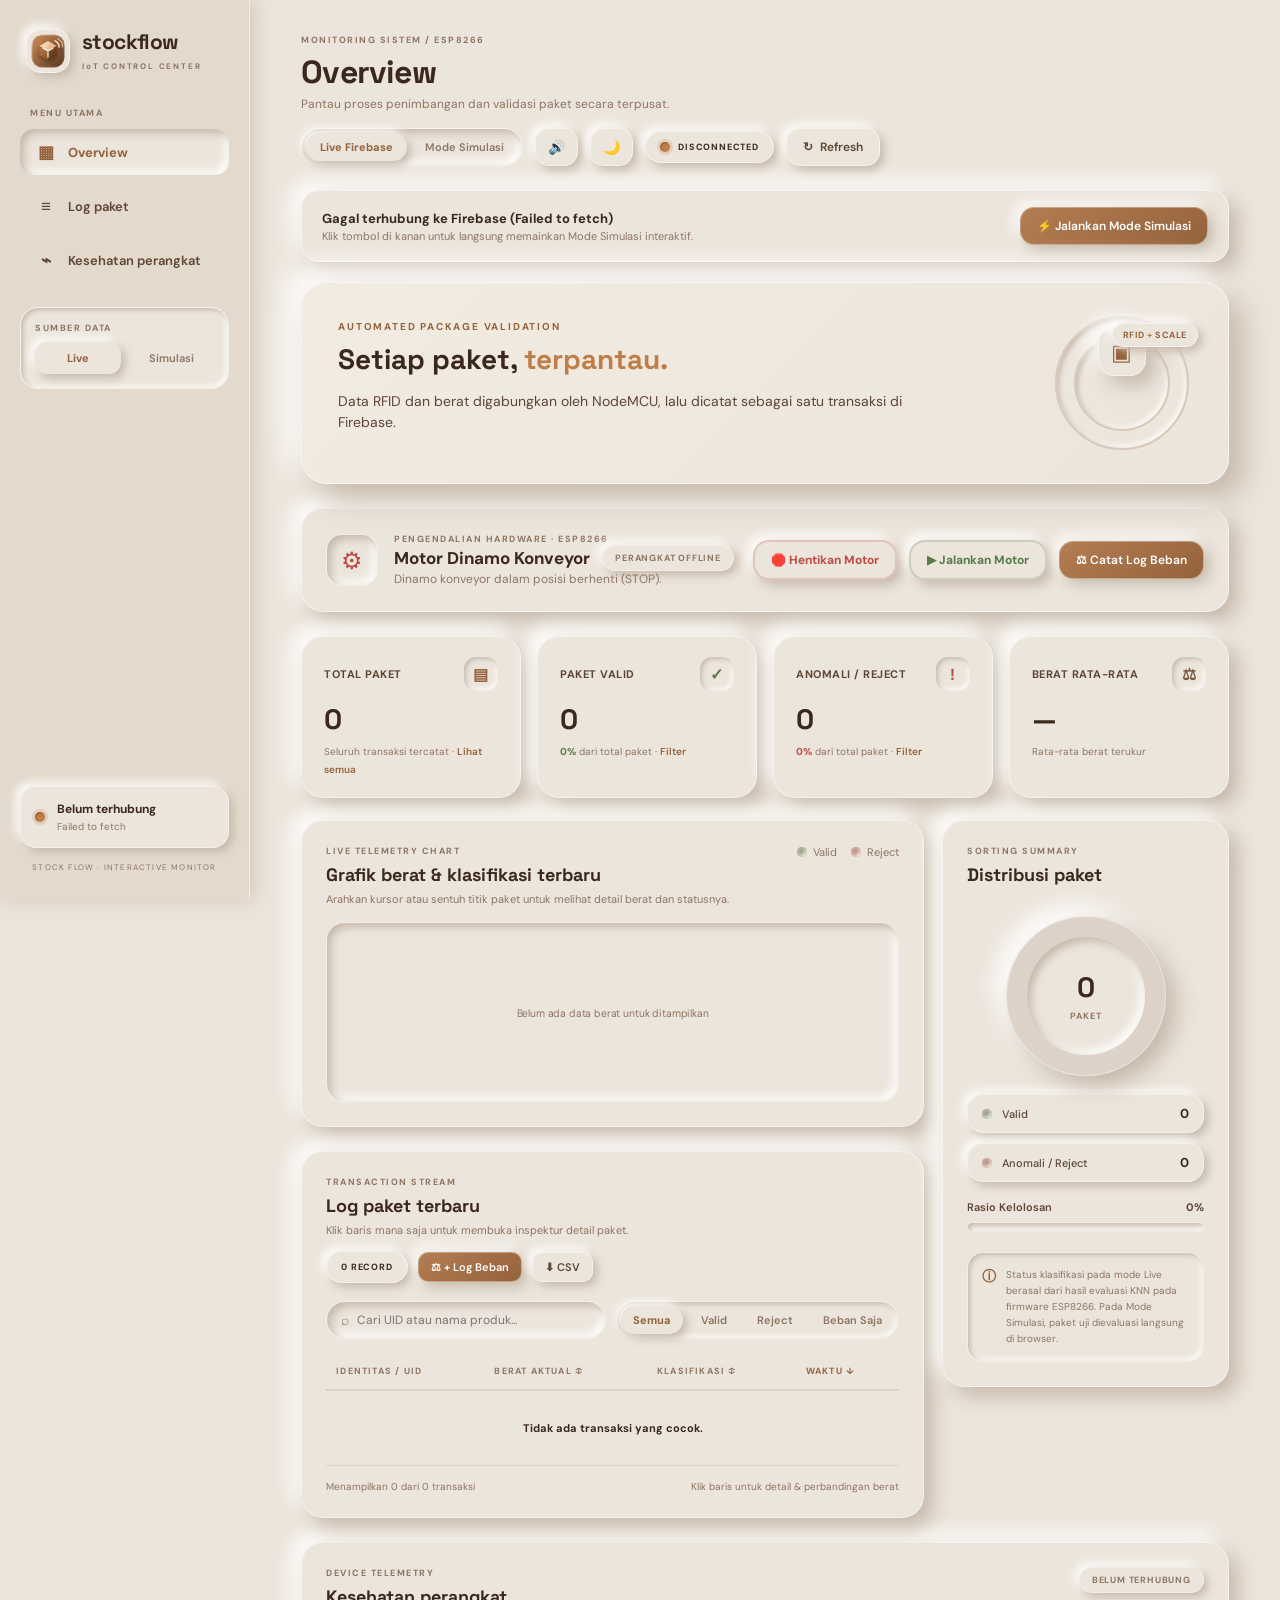
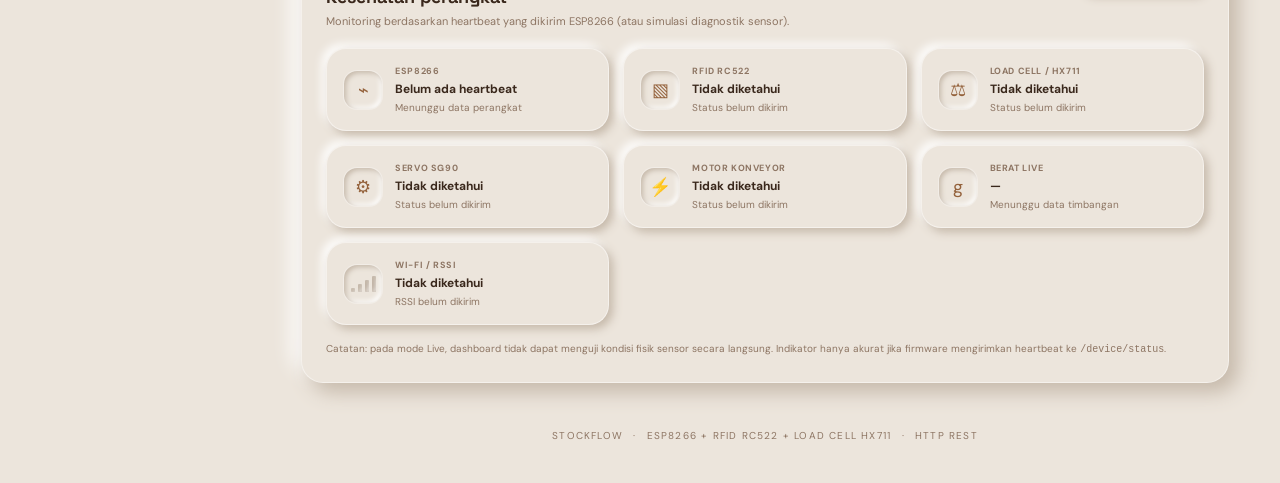
==== commit 7400b694: "feat: perbarui logo modern StockFlow (smart IoT package & RFID wave) dan pasang favicon tab browser" ====
--- a/index.html
+++ b/index.html
@@ -5,6 +5,9 @@
   <meta name="viewport" content="width=device-width,initial-scale=1">
   <meta name="theme-color" content="#ece5dc">
   <title>StockFlow — IoT Monitoring</title>
+  <link rel="icon" type="image/svg+xml" href="favicon.svg">
+  <link rel="alternate icon" href="favicon.svg">
+  <link rel="apple-touch-icon" href="favicon.svg">
   <link rel="preconnect" href="https://fonts.googleapis.com">
   <link rel="preconnect" href="https://fonts.gstatic.com" crossorigin>
   <link href="https://fonts.googleapis.com/css2?family=DM+Sans:wght@400;500;600;700&family=Space+Grotesk:wght@500;600;700&display=swap" rel="stylesheet">
@@ -13,7 +16,9 @@
 <body>
   <aside class="sidebar">
     <div class="brand">
-      <div class="brand-mark">S</div>
+      <div class="brand-mark">
+        <img src="favicon.svg" alt="StockFlow Logo" width="38" height="38" class="brand-logo-img">
+      </div>
       <div><b>stockflow</b><small>IoT CONTROL CENTER</small></div>
     </div>
 
--- a/style.css
+++ b/style.css
@@ -133,15 +133,29 @@
 }
 
 .brand-mark {
-  width: 42px;
-  height: 42px;
-  border-radius: 14px;
-  background: linear-gradient(135deg, var(--brown-light), var(--brown-primary));
+  width: 44px;
+  height: 44px;
+  border-radius: 15px;
+  background: var(--surface);
+  box-shadow: 4px 4px 10px var(--nm-dark), -4px -4px 10px var(--nm-light);
   display: grid;
   place-items: center;
-  font: 700 22px "Space Grotesk", sans-serif;
-  color: #ffffff;
-  box-shadow: 4px 4px 10px var(--nm-dark), -4px -4px 10px var(--nm-light);
+  padding: 3px;
+  flex: none;
+  border: 1px solid rgba(255, 255, 255, 0.45);
+  transition: transform 0.22s ease, box-shadow 0.22s ease;
+}
+
+.brand-mark:hover {
+  transform: scale(1.06) rotate(3deg);
+  box-shadow: 6px 6px 14px var(--nm-dark), -6px -6px 14px var(--nm-light);
+}
+
+.brand-logo-img {
+  width: 100%;
+  height: 100%;
+  display: block;
+  border-radius: 12px;
 }
 
 .brand b {
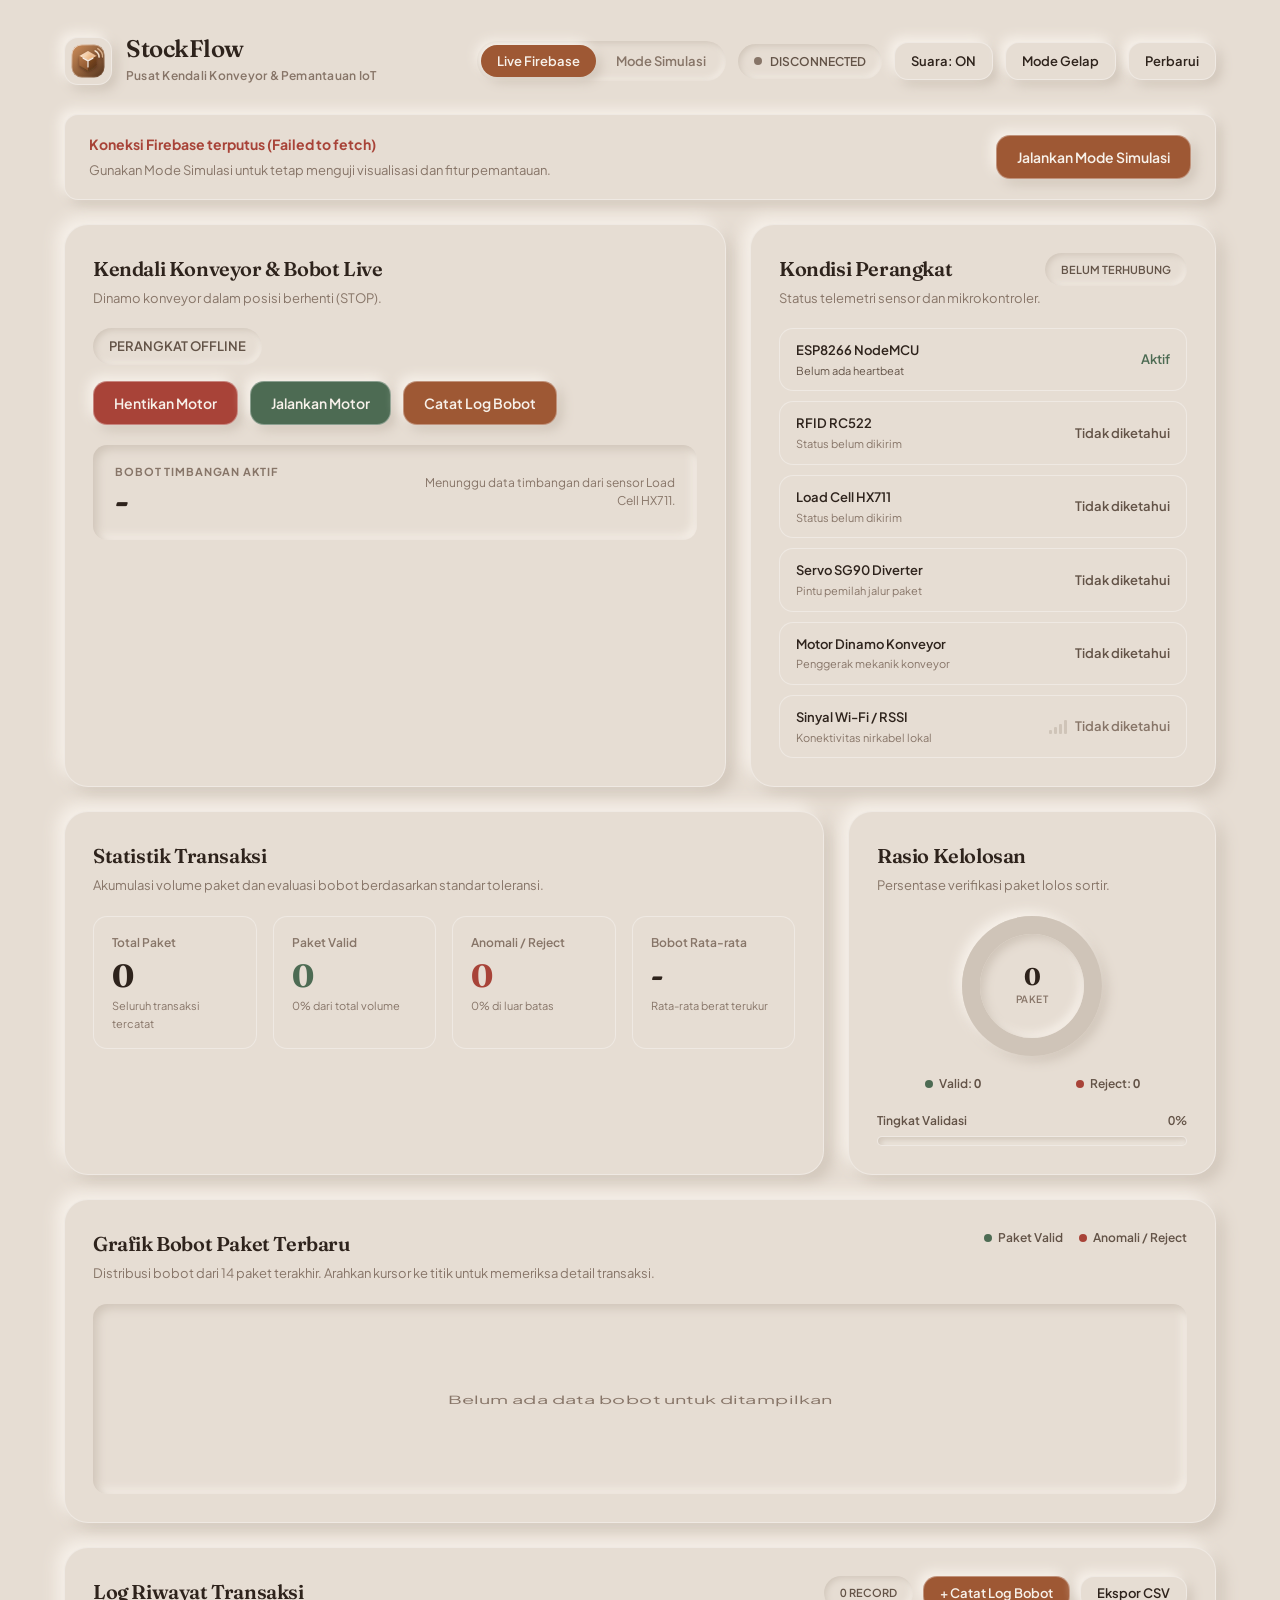
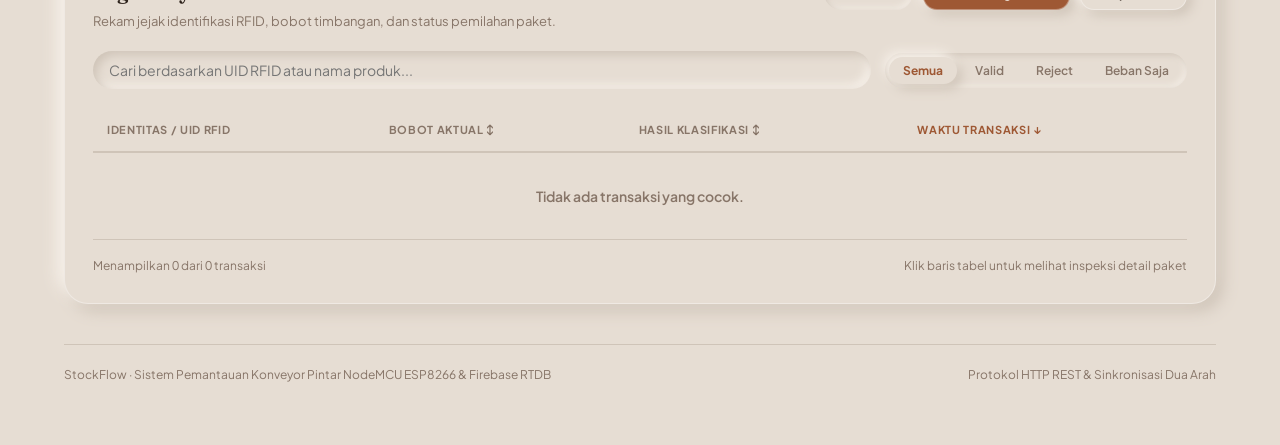
==== commit 1964cde8: "feat: implementasikan Warm Bento Neumorphism dan anti-slop sesuai DESIGN.md" ====
--- a/index.html
+++ b/index.html
@@ -3,451 +3,445 @@
 <head>
   <meta charset="utf-8">
   <meta name="viewport" content="width=device-width,initial-scale=1">
-  <meta name="theme-color" content="#ece5dc">
-  <title>StockFlow — IoT Monitoring</title>
+  <meta name="theme-color" content="#E6DDD3">
+  <title>StockFlow · IoT Smart Conveyor &amp; Monitoring</title>
   <link rel="icon" type="image/svg+xml" href="favicon.svg">
   <link rel="alternate icon" href="favicon.svg">
   <link rel="apple-touch-icon" href="favicon.svg">
   <link rel="preconnect" href="https://fonts.googleapis.com">
   <link rel="preconnect" href="https://fonts.gstatic.com" crossorigin>
-  <link href="https://fonts.googleapis.com/css2?family=DM+Sans:wght@400;500;600;700&family=Space+Grotesk:wght@500;600;700&display=swap" rel="stylesheet">
+  <link href="https://fonts.googleapis.com/css2?family=Fraunces:ital,opsz,wght@0,9..144,600;0,9..144,700;1,9..144,600;1,9..144,700&family=Plus+Jakarta+Sans:wght@400;500;600;700&display=swap" rel="stylesheet">
   <link rel="stylesheet" href="style.css">
 </head>
 <body>
-  <aside class="sidebar">
-    <div class="brand">
-      <div class="brand-mark">
-        <img src="favicon.svg" alt="StockFlow Logo" width="38" height="38" class="brand-logo-img">
+  <div class="bento-container">
+    <!-- Header Navigasi & Kontrol Sistem -->
+    <header class="bento-header">
+      <div class="brand-wrap">
+        <div class="brand-icon-box" id="heroArt" title="Klik untuk memindai status sensor">
+          <img src="favicon.svg" alt="StockFlow Logo" class="brand-logo-img">
+        </div>
+        <div class="brand-meta">
+          <h1>StockFlow</h1>
+          <small id="topbarSubtitle">Pusat Kendali Konveyor &amp; Pemantauan IoT</small>
+        </div>
       </div>
-      <div><b>stockflow</b><small>IoT CONTROL CENTER</small></div>
-    </div>
-
-    <div class="side-label">MENU UTAMA</div>
-    <nav class="side-nav" id="sideNav">
-      <a class="nav active" href="#overview" data-section="overview"><span>▦</span> Overview</a>
-      <a class="nav" href="#simulator" data-section="simulator"><span>⚙</span> Lab Simulator</a>
-      <a class="nav" href="#logs" data-section="logs"><span>≡</span> Log paket</a>
-      <a class="nav" href="#device" data-section="device"><span>⌁</span> Kesehatan perangkat</a>
-    </nav>
-
-    <div class="side-mode-box">
-      <div class="side-label" style="padding:0 0 8px">SUMBER DATA</div>
-      <div class="mode-switch" role="group" aria-label="Pilih sumber data">
-        <button type="button" class="mode-btn" id="sideLiveBtn" data-mode="live">Live</button>
-        <button type="button" class="mode-btn" id="sideDemoBtn" data-mode="demo">Simulasi</button>
+
+      <div class="header-controls">
+        <div class="mode-toggle-well" role="group" aria-label="Pilih mode sumber data">
+          <button type="button" class="mode-btn active" id="topLiveBtn" data-mode="live">Live Firebase</button>
+          <button type="button" class="mode-btn" id="topDemoBtn" data-mode="demo">Mode Simulasi</button>
+        </div>
+        
+        <!-- Status Koneksi (Inset Well) -->
+        <div class="conn-pill" id="connPill">
+          <i class="status-dot" id="topDot"></i>
+          <span id="connectionLabel" class="tabular">MEMUAT</span>
+        </div>
+
+        <button type="button" class="btn-util" id="soundBtn" title="Pengaturan efek suara" aria-pressed="true">
+          Suara: ON
+        </button>
+        <button type="button" class="btn-util" id="themeBtn" title="Ganti mode tampilan" aria-pressed="false">
+          Mode Gelap
+        </button>
+        <button type="button" class="btn-util" id="refreshBtn" title="Perbarui data (Tombol R)">
+          Perbarui
+        </button>
       </div>
-    </div>
-
-    <div class="side-bottom">
-      <div class="side-status">
-        <i class="dot" id="sideDot"></i>
-        <div>
-          <b id="sideConnection">Memuat...</b>
-          <small id="sideSub">Menyiapkan dashboard</small>
-        </div>
-      </div>
-      <small class="version">STOCK FLOW · INTERACTIVE MONITOR</small>
-    </div>
-  </aside>
-
-  <main class="main" id="overview">
-    <div class="mobile-nav" id="mobileNav">
-      <a class="m-pill active" href="#overview" data-section="overview">Overview</a>
-      <a class="m-pill" href="#simulator" data-section="simulator">Simulator</a>
-      <a class="m-pill" href="#logs" data-section="logs">Log Paket</a>
-      <a class="m-pill" href="#device" data-section="device">Perangkat</a>
-    </div>
-
-    <header class="topbar">
-      <div>
-        <div class="eyebrow">MONITORING SISTEM / ESP8266</div>
-        <h1>Overview</h1>
-        <p class="muted" id="topbarSubtitle">Pantau proses penimbangan dan validasi paket secara terpusat.</p>
-      </div>
-      <div class="top-actions">
-        <div class="mode-pill" role="group" aria-label="Sumber data">
-          <button type="button" class="mode-pill-btn" id="topLiveBtn" data-mode="live">Live Firebase</button>
-          <button type="button" class="mode-pill-btn" id="topDemoBtn" data-mode="demo">Mode Simulasi</button>
-        </div>
-        <button class="btn btn-icon" id="soundBtn" title="Aktifkan/matikan efek suara" aria-pressed="true">🔊</button>
-        <button class="btn btn-icon" id="themeBtn" title="Ganti tema terang/gelap" aria-pressed="false">🌙</button>
-        <span class="live-pill"><i class="dot" id="topDot"></i><span id="connectionLabel">MEMUAT</span></span>
-        <button class="btn btn-quiet" id="refreshBtn" title="Refresh data (R)">↻ <span>Refresh</span></button>
+
+      <!-- Elemen fallback tersembunyi agar kompatibilitas skrip tetap terjaga -->
+      <div style="display:none" aria-hidden="true">
+        <button type="button" id="sideLiveBtn" data-mode="live"></button>
+        <button type="button" id="sideDemoBtn" data-mode="demo"></button>
+        <i id="sideDot"></i>
+        <span id="sideConnection"></span>
+        <span id="sideSub"></span>
+        <div id="heroCta"></div>
+        <div id="heroSubtitle"></div>
+        <button type="button" id="heroQuickScanBtn"></button>
+        <button type="button" id="heroAutoBtn"></button>
       </div>
     </header>
 
+    <!-- Banner Notifikasi Koneksi Firebase (Jika Offline / Data Kosong) -->
     <div class="connect-banner" id="connectBanner" hidden>
       <div>
-        <strong id="bannerTitle">Live Firebase belum mengirim data / tidak terjangkau</strong>
-        <p id="bannerDesc">Anda dapat langsung mencoba semua fitur dashboard dengan Mode Simulasi interaktif.</p>
+        <strong id="bannerTitle">Firebase belum mengirim data atau tidak terjangkau</strong>
+        <p id="bannerDesc">Anda dapat beralih ke Mode Simulasi untuk menguji seluruh alur kerja konveyor secara mandiri.</p>
       </div>
-      <button type="button" class="btn btn-primary" id="bannerSimBtn">⚡ Jalankan Mode Simulasi</button>
+      <button type="button" class="btn-cta btn-cta-primary" id="bannerSimBtn">Jalankan Mode Simulasi</button>
     </div>
 
-    <section class="hero-strip">
-      <div>
-        <div class="hero-kicker">AUTOMATED PACKAGE VALIDATION</div>
-        <h2>Setiap paket, <em>terpantau.</em></h2>
-        <p id="heroSubtitle">Data RFID dan berat digabungkan oleh NodeMCU, lalu dievaluasi dan dicatat sebagai satu transaksi.</p>
-        <div class="hero-cta" id="heroCta" hidden>
-          <button type="button" class="btn btn-glow" id="heroQuickScanBtn">⚡ Uji Scan Paket</button>
-          <button type="button" class="btn btn-glass" id="heroAutoBtn">▶ Auto Conveyor</button>
-        </div>
+    <!-- Asymmetric Bento Grid Utama (12 Kolom, Jarak 24px) -->
+    <main class="bento-grid">
+
+      <!-- Bento 1: Kendali Motor Konveyor & Bobot Live (Span 7) -->
+      <section class="bento-card span-7" id="conveyorControl">
+        <div class="card-head">
+          <h2>Kendali Konveyor &amp; Bobot Live</h2>
+          <p id="motorStatusText">Pengendalian dinamo dan pemantauan sensor bobot real-time dari ESP8266.</p>
+        </div>
+
+        <div class="motor-control-group">
+          <div class="motor-status-row">
+            <div class="indicator-badge-inset" id="motorBadge">MEMUAT STATUS...</div>
+            <div class="action-buttons-wrap">
+              <button type="button" class="btn-cta btn-cta-danger" id="motorStopBtn" title="Hentikan dinamo konveyor seketika">
+                Hentikan Motor
+              </button>
+              <button type="button" class="btn-cta btn-cta-success" id="motorStartBtn" title="Jalankan dinamo konveyor">
+                Jalankan Motor
+              </button>
+              <button type="button" class="btn-cta btn-cta-primary" id="logWeightQuickBtn" title="Catat beban timbangan saat ini ke database">
+                Catat Log Bobot
+              </button>
+            </div>
+          </div>
+
+          <div class="live-weight-well">
+            <div>
+              <div class="well-label">Bobot Timbangan Aktif</div>
+              <div class="live-weight-display tabular" id="liveWeight">-</div>
+            </div>
+            <div class="well-meta" id="liveWeightDetail">
+              Menunggu data timbangan dari sensor Load Cell HX711.
+            </div>
+          </div>
+        </div>
+      </section>
+
+      <!-- Bento 2: Telemetri Kondisi Perangkat (Span 5) -->
+      <section class="bento-card span-5" id="device">
+        <div class="card-head" style="display:flex; justify-content:space-between; align-items:flex-start;">
+          <div>
+            <h2>Kondisi Perangkat</h2>
+            <p id="lastSeen">Status telemetri sensor dan mikrokontroler.</p>
+          </div>
+          <span class="indicator-badge-inset" id="deviceBadge" style="font-size:11px;">MEMUAT...</span>
+        </div>
+
+        <div class="telemetry-list">
+          <div class="telemetry-item">
+            <div>
+              <div class="item-name">ESP8266 NodeMCU</div>
+              <small class="item-sub" id="espState">Menunggu heartbeat</small>
+            </div>
+            <span class="item-status ok" id="espIcon">Aktif</span>
+          </div>
+          <div class="telemetry-item">
+            <div>
+              <div class="item-name">RFID RC522</div>
+              <small class="item-sub" id="rfidDetail">Sensor identifikasi paket</small>
+            </div>
+            <span class="item-status" id="rfidState">Tidak diketahui</span>
+          </div>
+          <div class="telemetry-item">
+            <div>
+              <div class="item-name">Load Cell HX711</div>
+              <small class="item-sub" id="scaleDetail">Sensor penimbangan presisi</small>
+            </div>
+            <span class="item-status" id="scaleState">Tidak diketahui</span>
+          </div>
+          <div class="telemetry-item">
+            <div>
+              <div class="item-name">Servo SG90 Diverter</div>
+              <small class="item-sub" id="servoDetail">Pintu pemilah jalur paket</small>
+            </div>
+            <span class="item-status" id="servoState">Tidak diketahui</span>
+          </div>
+          <div class="telemetry-item">
+            <div>
+              <div class="item-name">Motor Dinamo Konveyor</div>
+              <small class="item-sub" id="espMotorDetail">Penggerak mekanik konveyor</small>
+            </div>
+            <span class="item-status" id="espMotorState">Tidak diketahui</span>
+          </div>
+          <div class="telemetry-item">
+            <div>
+              <div class="item-name">Sinyal Wi-Fi / RSSI</div>
+              <small class="item-sub" id="wifiDetail">Konektivitas nirkabel lokal</small>
+            </div>
+            <div style="display:flex; align-items:center; gap:8px;">
+              <div class="wifi-bars" id="wifiBars">
+                <i></i><i></i><i></i><i></i>
+              </div>
+              <span class="item-status" id="wifiState">Tidak diketahui</span>
+            </div>
+          </div>
+        </div>
+
+        <!-- Simulator Fault Injection (Hanya tampil di Mode Simulasi) -->
+        <div class="sim-fault-bar" id="simFaultBar" hidden style="margin-top:16px; padding-top:14px; border-top:1px solid var(--surface-shadow);">
+          <small style="display:block; margin-bottom:8px; font-weight:600; color:var(--ink-muted);">Uji Diagnostik Simulator:</small>
+          <div style="display:flex; gap:8px; flex-wrap:wrap;">
+            <button type="button" class="btn-util" id="toggleRfidFaultBtn" style="padding:6px 10px; font-size:11px;">Error RFID</button>
+            <button type="button" class="btn-util" id="toggleScaleFaultBtn" style="padding:6px 10px; font-size:11px;">Error HX711</button>
+            <button type="button" class="btn-util" id="toggleWeakWifiBtn" style="padding:6px 10px; font-size:11px;">Sinyal Lemah</button>
+          </div>
+        </div>
+      </section>
+
+      <!-- Bento 3: Metrik Statistik Pemilahan (Span 8) -->
+      <section class="bento-card span-8">
+        <div class="card-head">
+          <h2>Statistik Transaksi</h2>
+          <p>Akumulasi volume paket dan evaluasi bobot berdasarkan standar toleransi.</p>
+        </div>
+
+        <div class="metrics-row">
+          <div class="metric-tile stat-card" data-filter="all" title="Klik untuk memfilter semua transaksi" style="cursor:pointer;">
+            <div class="metric-label">Total Paket</div>
+            <div class="metric-value tabular" id="totalCount">0</div>
+            <div class="metric-sub">Seluruh transaksi tercatat</div>
+          </div>
+          <div class="metric-tile stat-card" data-filter="valid" title="Klik untuk memfilter paket valid" style="cursor:pointer;">
+            <div class="metric-label">Paket Valid</div>
+            <div class="metric-value tabular" id="validCount" style="color:var(--accent-status);">0</div>
+            <div class="metric-sub"><span id="validPercent">0%</span> dari total volume</div>
+          </div>
+          <div class="metric-tile stat-card" data-filter="reject" title="Klik untuk memfilter anomali / reject" style="cursor:pointer;">
+            <div class="metric-label">Anomali / Reject</div>
+            <div class="metric-value tabular" id="rejectCount" style="color:var(--accent-alert);">0</div>
+            <div class="metric-sub"><span id="rejectPercent">0%</span> di luar batas</div>
+          </div>
+          <div class="metric-tile stat-card" id="avgCard">
+            <div class="metric-label">Bobot Rata-rata</div>
+            <div class="metric-value tabular" id="averageWeight">-</div>
+            <div class="metric-sub" id="weightRangeText">Rata-rata terukur</div>
+          </div>
+        </div>
+      </section>
+
+      <!-- Bento 4: Rasio Kelolosan (Span 4) -->
+      <section class="bento-card span-4">
+        <div class="card-head">
+          <h2>Rasio Kelolosan</h2>
+          <p>Persentase verifikasi paket lolos sortir.</p>
+        </div>
+
+        <div class="ratio-wrap">
+          <div class="donut-dial-outer" id="donut" title="Klik untuk mengganti filter transaksi" style="cursor:pointer;">
+            <div class="donut-dial-inner">
+              <strong id="donutTotal" class="tabular">0</strong>
+              <small id="donutSub">PAKET</small>
+            </div>
+          </div>
+
+          <div class="ratio-legend">
+            <div class="legend-point legend-item" data-filter="valid" style="cursor:pointer;">
+              <i class="point-valid"></i>
+              <span>Valid: <b id="legendValid" class="tabular">0</b></span>
+            </div>
+            <div class="legend-point legend-item" data-filter="reject" style="cursor:pointer;">
+              <i class="point-reject"></i>
+              <span>Reject: <b id="legendReject" class="tabular">0</b></span>
+            </div>
+          </div>
+
+          <div style="width:100%;">
+            <div style="display:flex; justify-content:space-between; font-size:12px; margin-bottom:6px; font-weight:600;">
+              <span>Tingkat Validasi</span>
+              <span id="passRateText" class="tabular">0%</span>
+            </div>
+            <div class="acc-track-inset">
+              <div class="acc-fill-flat" id="passRateBar"></div>
+            </div>
+          </div>
+        </div>
+      </section>
+
+      <!-- Bento 5: Grafik Telemetri Bobot Terbaru (Span 12) -->
+      <section class="bento-card span-12">
+        <div class="card-head" style="display:flex; justify-content:space-between; align-items:flex-start; flex-wrap:wrap; gap:12px;">
+          <div>
+            <h2>Grafik Bobot Paket Terbaru</h2>
+            <p>Distribusi bobot dari 14 paket terakhir. Arahkan kursor ke titik untuk memeriksa detail transaksi.</p>
+          </div>
+          <div style="display:flex; gap:16px; font-size:12px; font-weight:600;">
+            <span style="display:inline-flex; align-items:center; gap:6px;">
+              <i style="width:8px; height:8px; border-radius:50%; background:var(--accent-status); display:inline-block;"></i> Paket Valid
+            </span>
+            <span style="display:inline-flex; align-items:center; gap:6px;">
+              <i style="width:8px; height:8px; border-radius:50%; background:var(--accent-alert); display:inline-block;"></i> Anomali / Reject
+            </span>
+          </div>
+        </div>
+
+        <div class="chart-well" id="chartWrap">
+          <svg id="weightChart" viewBox="0 0 640 170" preserveAspectRatio="none" aria-label="Grafik telemetri bobot"></svg>
+          <div class="chart-tooltip" id="chartTooltip" hidden></div>
+        </div>
+      </section>
+
+      <!-- Bento 6: Tabel Log Riwayat Transaksi (Span 12) -->
+      <section class="bento-card span-12" id="logs">
+        <div class="card-head" style="display:flex; justify-content:space-between; align-items:flex-start; flex-wrap:wrap; gap:14px;">
+          <div>
+            <h2>Log Riwayat Transaksi</h2>
+            <p>Rekam jejak identifikasi RFID, bobot timbangan, dan status pemilahan paket.</p>
+          </div>
+          <div style="display:flex; gap:10px; align-items:center; flex-wrap:wrap;">
+            <span class="indicator-badge-inset tabular" id="logCount" style="font-size:11px;">0 RECORD</span>
+            <button type="button" class="btn-cta btn-cta-primary" id="logWeightTableBtn" style="padding:8px 16px; font-size:13px;">
+              + Catat Log Bobot
+            </button>
+            <button type="button" class="btn-util" id="exportCsvBtn" style="padding:8px 16px; font-size:13px;">
+              Ekspor CSV
+            </button>
+          </div>
+        </div>
+
+        <div class="table-toolbar">
+          <div class="search-well">
+            <input type="text" id="searchInput" placeholder="Cari berdasarkan UID RFID atau nama produk..." aria-label="Cari transaksi">
+          </div>
+          <div class="filter-well" id="filterPills">
+            <button type="button" class="f-pill active" data-val="all">Semua</button>
+            <button type="button" class="f-pill" data-val="valid">Valid</button>
+            <button type="button" class="f-pill" data-val="reject">Reject</button>
+            <button type="button" class="f-pill" data-val="beban">Beban Saja</button>
+          </div>
+          <select id="statusFilter" aria-label="Filter status transaksi" style="display:none;">
+            <option value="all">Semua</option>
+            <option value="valid">Valid</option>
+            <option value="reject">Reject</option>
+            <option value="beban">Beban Saja</option>
+          </select>
+        </div>
+
+        <div class="table-scroll">
+          <table>
+            <thead>
+              <tr>
+                <th>Identitas / UID RFID</th>
+                <th class="sortable" data-sort="weight">Bobot Aktual <span id="sortWeight">↕</span></th>
+                <th class="sortable" data-sort="status">Hasil Klasifikasi <span id="sortStatus">↕</span></th>
+                <th class="sortable active-sort" data-sort="time">Waktu Transaksi <span id="sortTime">↓</span></th>
+              </tr>
+            </thead>
+            <tbody id="logBody">
+              <tr><td colspan="4" style="text-align:center; padding:32px; color:var(--ink-muted);">Belum ada data transaksi tercatat.</td></tr>
+            </tbody>
+          </table>
+        </div>
+
+        <div class="table-foot">
+          <span id="showingText" class="tabular">Menampilkan 0 transaksi</span>
+          <span>Klik baris tabel untuk melihat inspeksi detail paket</span>
+        </div>
+      </section>
+
+      <!-- Bento 7: Lab Simulator (Span 12 - Tampil di Mode Simulasi) -->
+      <section class="bento-card span-12" id="simulator" hidden>
+        <div class="card-head" style="display:flex; justify-content:space-between; align-items:flex-start; flex-wrap:wrap; gap:14px;">
+          <div>
+            <h2>Simulator Laboratorium IoT</h2>
+            <p>Pengujian alur konveyor virtual, pemindaian RFID RC522, dan sensor bobot HX711.</p>
+          </div>
+          <div style="display:flex; gap:10px; align-items:center;">
+            <span class="indicator-badge-inset" id="simModeBadge">MODE SIMULASI</span>
+            <button type="button" class="btn-util" id="resetDemoBtn" style="padding:6px 12px; font-size:12px;">Reset Data</button>
+          </div>
+        </div>
+
+        <!-- Area Konveyor Fisik Virtual (Inset Stage) -->
+        <div class="conveyor-stage-inset" id="conveyorStage">
+          <div class="stage-card-flat station-rfid" id="stationRfid">
+            <span class="station-label">1. Pemindai RFID RC522</span>
+            <div style="display:flex; align-items:center; gap:10px; margin-top:4px;">
+              <i class="status-dot" id="rfidLed"></i>
+              <span id="rfidReadout" style="font-weight:700; font-size:13px;">SIAP PINDAI</span>
+            </div>
+          </div>
+
+          <div class="stage-card-flat station-scale" id="stationScale">
+            <span class="station-label">2. Timbangan HX711</span>
+            <div class="lcd-screen-inset tabular" id="lcdScreen">000.0 g</div>
+          </div>
+
+          <div class="stage-card-flat station-gate" id="stationGate">
+            <span class="station-label">3. Diverter Servo SG90</span>
+            <div style="display:flex; justify-content:space-between; align-items:center; margin-top:6px;">
+              <div class="gate-arm" id="gateArm"></div>
+              <span id="gateResult" style="font-size:12px; font-weight:700; color:var(--ink-muted);">STANDBY</span>
+            </div>
+          </div>
+
+          <!-- Jalur Konveyor & Paket Fisik -->
+          <div class="belt-track-inset belt-track">
+            <div class="sim-package" id="simPackage">
+              <span class="pkg-uid" id="pkgVisualUid">E280115A</span>
+              <small class="pkg-prod" id="pkgVisualProd">Kopi Arabika Gayo</small>
+            </div>
+          </div>
+          <div class="burst-layer" id="burstLayer"></div>
+        </div>
+
+        <!-- Kontrol Masukan Simulator -->
+        <div>
+          <div style="margin-bottom:12px; font-size:12px; font-weight:700; color:var(--ink-muted); text-transform:uppercase;">
+            Pilih Sampel Paket Pengujian:
+          </div>
+          <div class="preset-chips-wrap" id="presetChips">
+            <button type="button" class="chip-btn active" data-prod="Kopi Arabika Gayo" data-std="250" data-weight="249.2">Kopi Arabika Gayo · 250g</button>
+            <button type="button" class="chip-btn" data-prod="Biji Robusta Temanggung" data-std="280" data-weight="281.5">Biji Robusta Temanggung · 280g</button>
+            <button type="button" class="chip-btn" data-prod="Teh Hitam Walini" data-std="150" data-weight="149.4">Teh Hitam Walini · 150g</button>
+            <button type="button" class="chip-btn" data-prod="Kopi Liberika Riau" data-std="500" data-weight="502.0">Kopi Liberika Riau · 500g</button>
+            <button type="button" class="chip-btn" data-prod="Kopi Arabika Gayo" data-std="250" data-weight="195.0">Anomali Kurang · 195g</button>
+            <button type="button" class="chip-btn" data-prod="Teh Hitam Walini" data-std="150" data-weight="215.8">Anomali Lebih · 215g</button>
+          </div>
+
+          <div style="display:grid; grid-template-columns: 240px 1fr auto; gap:20px; align-items:center;">
+            <div>
+              <label style="display:block; font-size:12px; font-weight:600; color:var(--ink-muted); margin-bottom:6px;">UID Tag RFID</label>
+              <div style="display:flex; gap:8px;">
+                <input type="text" id="simUidInput" value="E280115A" maxlength="16" style="width:100%; padding:10px 14px; border:0; background:var(--surface); box-shadow:var(--nm-inset-sm); border-radius:var(--radius-elem); font-family:inherit; font-size:13px; font-weight:600; color:var(--ink-heading); outline:none;">
+                <button type="button" class="btn-util" id="randomUidBtn" title="Acak nomor UID" style="padding:10px 12px;">Acak</button>
+              </div>
+            </div>
+
+            <div class="slider-inset-wrap">
+              <div style="display:flex; justify-content:space-between; font-size:12px; margin-bottom:6px;">
+                <span style="font-weight:600; color:var(--ink-muted);">Bobot Aktual: <b id="simWeightLabel" class="tabular" style="color:var(--ink-heading);">249.2 g</b></span>
+                <span id="simDiffHint" style="font-size:11px; color:var(--accent-status);">(Standar 250g · Toleransi ±15g)</span>
+              </div>
+              <input type="range" id="simWeightSlider" min="40" max="600" step="0.5" value="249.2">
+            </div>
+
+            <div style="display:flex; gap:10px;">
+              <button type="button" class="btn-cta btn-cta-primary" id="runSimBtn">Proses Pemilahan</button>
+              <button type="button" class="btn-util" id="autoSimBtn">Auto Stream</button>
+            </div>
+          </div>
+        </div>
+      </section>
+
+    </main>
+
+    <!-- Footer Bersih & Faktual -->
+    <footer style="margin-top:40px; padding-top:20px; border-top:1px solid var(--surface-shadow); display:flex; justify-content:space-between; align-items:center; font-size:12px; color:var(--ink-muted); flex-wrap:wrap; gap:10px;">
+      <div>StockFlow · Sistem Pemantauan Konveyor Pintar NodeMCU ESP8266 &amp; Firebase RTDB</div>
+      <div>Protokol HTTP REST &amp; Sinkronisasi Dua Arah</div>
+    </footer>
+  </div>
+
+  <!-- Modal Detail Inspeksi Paket (Neumorphic Card) -->
+  <div class="modal-overlay" id="detailModal" hidden aria-hidden="true">
+    <div class="modal-bento-card" role="dialog" aria-modal="true" aria-labelledby="modalTitle">
+      <div style="display:flex; justify-content:space-between; align-items:center; margin-bottom:20px;">
+        <h3 id="modalTitle" style="margin:0;">Detail Paket</h3>
+        <button type="button" class="btn-util" id="closeModalBtn" aria-label="Tutup modal" style="padding:6px 12px; font-size:14px;">✕</button>
       </div>
-      <div class="hero-art" id="heroArt" title="Klik untuk memindai!">
-        <div class="orbit orbit-one"></div>
-        <div class="orbit orbit-two"></div>
-        <div class="chip">RFID <b>+</b> SCALE</div>
-        <div class="hero-cube" id="heroCube">▣</div>
-        <div class="hero-scan-beam"></div>
-        <div class="hero-line"></div>
-      </div>
-    </section>
-
-    <!-- KONTROL CEPAT HARDWARE (ESP8266 & MOTOR KONVEYOR) -->
-    <section class="panel control-panel" id="conveyorControl">
-      <div class="control-panel-inner">
-        <div class="control-status">
-          <div class="control-icon" id="motorStatusIcon">⚙</div>
-          <div>
-            <div class="eyebrow">PENGENDALIAN HARDWARE · ESP8266</div>
-            <div class="control-title-row">
-              <h3>Motor Dinamo Konveyor</h3>
-              <span class="status-badge unknown" id="motorBadge">MEMUAT STATUS...</span>
-            </div>
-            <p class="muted" id="motorStatusText">Kendalikankan dinamo konveyor dan catat log penimbangan langsung dari web.</p>
-          </div>
-        </div>
-        <div class="control-actions">
-          <button type="button" class="btn btn-danger" id="motorStopBtn" title="Hentikan dinamo konveyor seketika (STOP)">
-            🛑 Hentikan Motor
-          </button>
-          <button type="button" class="btn btn-success" id="motorStartBtn" title="Jalankan dinamo konveyor (RUN)">
-            ▶ Jalankan Motor
-          </button>
-          <button type="button" class="btn btn-primary" id="logWeightQuickBtn" title="Catat beban timbangan saat ini ke log">
-            ⚖ Catat Log Beban
-          </button>
-        </div>
-      </div>
-    </section>
-
-    <section class="stats-grid">
-      <article class="stat-card clickable" data-filter="all" title="Klik untuk menampilkan semua paket">
-        <div class="stat-top"><span>Total paket</span><span class="stat-icon blue">▤</span></div>
-        <strong id="totalCount">0</strong>
-        <small>Seluruh transaksi tercatat · <span class="hint-link">Lihat semua</span></small>
-      </article>
-      <article class="stat-card clickable" data-filter="valid" title="Klik untuk memfilter paket valid">
-        <div class="stat-top"><span>Paket valid</span><span class="stat-icon green">✓</span></div>
-        <strong id="validCount">0</strong>
-        <small><b class="green-text" id="validPercent">0%</b> dari total paket · <span class="hint-link">Filter</span></small>
-      </article>
-      <article class="stat-card clickable" data-filter="reject" title="Klik untuk memfilter anomali / reject">
-        <div class="stat-top"><span>Anomali / reject</span><span class="stat-icon red">!</span></div>
-        <strong id="rejectCount">0</strong>
-        <small><b class="red-text" id="rejectPercent">0%</b> dari total paket · <span class="hint-link">Filter</span></small>
-      </article>
-      <article class="stat-card" id="avgCard">
-        <div class="stat-top"><span>Berat rata-rata</span><span class="stat-icon violet">⚖</span></div>
-        <strong id="averageWeight">—<small> g</small></strong>
-        <small id="weightRangeText">Rata-rata berat terukur</small>
-      </article>
-    </section>
-
-    <section class="panel simulator-panel" id="simulator" hidden>
-      <div class="panel-head">
-        <div>
-          <div class="eyebrow">INTERACTIVE LAB · PLAYGROUND</div>
-          <h3>Simulator Conveyor, RFID &amp; Timbangan HX711</h3>
-          <p class="muted">Pilih jenis paket atau geser beratnya, lalu jalankan conveyor untuk melihat simulasi sortir secara langsung.</p>
-        </div>
-        <div class="sim-head-actions">
-          <span class="status-badge" id="simModeBadge">MODE SIMULASI</span>
-          <button type="button" class="btn btn-quiet btn-sm" id="resetDemoBtn" title="Kembalikan data contoh awal">↺ Reset</button>
-        </div>
-      </div>
-
-      <div class="conveyor-stage" id="conveyorStage">
-        <div class="stage-station station-rfid" id="stationRfid">
-          <span class="station-tag">1. RFID RC522</span>
-          <div class="scanner-head">
-            <i class="scanner-led" id="rfidLed"></i>
-            <span id="rfidReadout">SIAP PINDAI</span>
-          </div>
-          <div class="laser-beam" id="laserBeam"></div>
-        </div>
-
-        <div class="stage-station station-scale" id="stationScale">
-          <span class="station-tag">2. LOAD CELL HX711</span>
-          <div class="lcd-screen" id="lcdScreen">000.0 g</div>
-          <div class="scale-pad"></div>
-        </div>
-
-        <div class="stage-station station-gate" id="stationGate">
-          <span class="station-tag">3. SERVO DIVERTER</span>
-          <div class="gate-arm" id="gateArm"></div>
-          <div class="gate-result" id="gateResult">MENUNGGU</div>
-        </div>
-
-        <div class="belt-track">
-          <div class="belt-stripes" id="beltStripes"></div>
-          <div class="sim-package" id="simPackage">
-            <span class="pkg-uid" id="pkgVisualUid">E280115A</span>
-            <small class="pkg-prod" id="pkgVisualProd">Produk A</small>
-          </div>
-        </div>
-        <div class="burst-layer" id="burstLayer"></div>
-      </div>
-
-      <div class="sim-controls">
-        <div class="preset-group">
-          <span class="ctrl-label">Pilih Paket Uji:</span>
-          <div class="preset-chips" id="presetChips">
-            <button type="button" class="chip-btn active" data-prod="Produk A" data-std="250" data-weight="249.2">Produk A · 250g</button>
-            <button type="button" class="chip-btn" data-prod="Produk B" data-std="280" data-weight="281.5">Produk B · 280g</button>
-            <button type="button" class="chip-btn" data-prod="Produk C" data-std="150" data-weight="149.4">Produk C · 150g</button>
-            <button type="button" class="chip-btn" data-prod="Produk E" data-std="500" data-weight="502.0">Produk E · 500g</button>
-            <button type="button" class="chip-btn warn" data-prod="Produk A" data-std="250" data-weight="195.0">Anomali Kurang</button>
-            <button type="button" class="chip-btn warn" data-prod="Produk C" data-std="150" data-weight="215.8">Anomali Lebih</button>
-          </div>
-        </div>
-
-        <div class="sim-inputs-row">
-          <label class="sim-field">
-            <span>UID Tag RFID</span>
-            <div class="uid-input-wrap">
-              <input type="text" id="simUidInput" value="E280115A" maxlength="16">
-              <button type="button" class="btn-mini" id="randomUidBtn" title="Acak UID">🎲</button>
-            </div>
-          </label>
-
-          <label class="sim-field sim-slider-field">
-            <span>Berat Aktual: <b id="simWeightLabel">249.2 g</b> <small id="simDiffHint">(Standar 250g · Toleransi ±15g)</small></span>
-            <input type="range" id="simWeightSlider" min="40" max="600" step="0.5" value="249.2">
-          </label>
-
-          <div class="sim-run-btns">
-            <button type="button" class="btn btn-primary" id="runSimBtn">📦 Scan &amp; Timbang</button>
-            <button type="button" class="btn btn-quiet" id="autoSimBtn">▶ Auto Stream</button>
-          </div>
-        </div>
-      </div>
-    </section>
-
-    <section class="content-grid">
-      <div class="left-col">
-        <article class="panel chart-panel">
-          <div class="panel-head">
-            <div>
-              <div class="eyebrow">LIVE TELEMETRY CHART</div>
-              <h3>Grafik berat &amp; klasifikasi terbaru</h3>
-              <p class="muted">Arahkan kursor atau sentuh titik paket untuk melihat detail berat dan statusnya.</p>
-            </div>
-            <div class="chart-legend-mini">
-              <span><i class="legend-dot valid-bg"></i> Valid</span>
-              <span><i class="legend-dot reject-bg"></i> Reject</span>
-            </div>
-          </div>
-          <div class="spark-wrap" id="chartWrap">
-            <svg id="weightChart" viewBox="0 0 640 170" preserveAspectRatio="none" aria-label="Grafik berat paket"></svg>
-            <div class="chart-tooltip" id="chartTooltip" hidden></div>
-          </div>
-        </article>
-
-        <article class="panel recent-panel" id="logs">
-          <div class="panel-head">
-            <div>
-              <div class="eyebrow">TRANSACTION STREAM</div>
-              <h3>Log paket terbaru</h3>
-              <p class="muted">Klik baris mana saja untuk membuka inspektur detail paket.</p>
-            </div>
-            <div class="panel-actions">
-              <span class="count-tag" id="logCount">0 RECORD</span>
-              <button type="button" class="btn btn-primary btn-sm" id="logWeightTableBtn" title="Catat beban saat ini ke log">⚖ + Log Beban</button>
-              <button type="button" class="btn btn-quiet btn-sm" id="exportCsvBtn" title="Unduh log sebagai CSV">⬇ CSV</button>
-            </div>
-          </div>
-
-          <div class="toolbar">
-            <label class="search">⌕ <input id="searchInput" placeholder="Cari UID atau nama produk..."></label>
-            <div class="filter-pills" id="filterPills">
-              <button type="button" class="f-pill active" data-val="all">Semua</button>
-              <button type="button" class="f-pill" data-val="valid">Valid</button>
-              <button type="button" class="f-pill" data-val="reject">Reject</button>
-              <button type="button" class="f-pill" data-val="beban">Beban Saja</button>
-            </div>
-            <select id="statusFilter" aria-label="Filter status">
-              <option value="all">Semua status</option>
-              <option value="valid">Valid</option>
-              <option value="reject">Anomali / Reject</option>
-              <option value="beban">Beban Saja</option>
-            </select>
-          </div>
-
-          <div class="table-wrap">
-            <table>
-              <thead>
-                <tr>
-                  <th>IDENTITAS / UID</th>
-                  <th class="sortable" data-sort="weight">BERAT AKTUAL <span class="sort-ind" id="sortWeight">↕</span></th>
-                  <th class="sortable" data-sort="status">KLASIFIKASI <span class="sort-ind" id="sortStatus">↕</span></th>
-                  <th class="sortable active-sort" data-sort="time">WAKTU <span class="sort-ind" id="sortTime">↓</span></th>
-                </tr>
-              </thead>
-              <tbody id="logBody">
-                <tr><td colspan="4" class="empty">Belum ada data transaksi.</td></tr>
-              </tbody>
-            </table>
-          </div>
-          <div class="table-foot">
-            <span id="showingText">Menampilkan 0 transaksi</span>
-            <span>Klik baris untuk detail &amp; perbandingan berat</span>
-          </div>
-        </article>
-      </div>
-
-      <article class="panel side-panel">
-        <div class="panel-head">
-          <div>
-            <div class="eyebrow">SORTING SUMMARY</div>
-            <h3>Distribusi paket</h3>
-          </div>
-        </div>
-        <div class="donut-wrap">
-          <div class="donut" id="donut">
-            <div class="donut-center">
-              <strong id="donutTotal">0</strong>
-              <small id="donutSub">PAKET</small>
-            </div>
-          </div>
-        </div>
-        <div class="legend">
-          <button type="button" class="legend-item" data-filter="valid" title="Filter paket valid">
-            <i class="legend-dot valid-bg"></i>
-            <span>Valid</span>
-            <b id="legendValid">0</b>
-          </button>
-          <button type="button" class="legend-item" data-filter="reject" title="Filter paket anomali / reject">
-            <i class="legend-dot reject-bg"></i>
-            <span>Anomali / Reject</span>
-            <b id="legendReject">0</b>
-          </button>
-        </div>
-
-        <div class="accuracy-bar-wrap">
-          <div class="acc-head"><span>Rasio Kelolosan</span><b id="passRateText">0%</b></div>
-          <div class="acc-track"><div class="acc-fill" id="passRateBar"></div></div>
-        </div>
-
-        <div class="note-box">
-          <span>ⓘ</span>
-          <p id="summaryNote">Status klasifikasi pada mode Live berasal dari hasil evaluasi KNN pada firmware ESP8266. Pada Mode Simulasi, paket uji dievaluasi langsung di browser.</p>
-        </div>
-      </article>
-    </section>
-
-    <section class="panel device-panel" id="device">
-      <div class="panel-head">
-        <div>
-          <div class="eyebrow">DEVICE TELEMETRY</div>
-          <h3>Kesehatan perangkat</h3>
-          <p class="muted">Monitoring berdasarkan heartbeat yang dikirim ESP8266 (atau simulasi diagnostik sensor).</p>
-        </div>
-        <span class="status-badge unknown" id="deviceBadge">BELUM TERHUBUNG</span>
-      </div>
-
-      <div class="device-grid">
-        <div class="device-item">
-          <div class="device-symbol" id="espIcon">⌁</div>
-          <div>
-            <small>ESP8266</small>
-            <b id="espState">Belum ada heartbeat</b>
-            <span id="lastSeen">Menunggu data perangkat</span>
-          </div>
-        </div>
-        <div class="device-item">
-          <div class="device-symbol">▧</div>
-          <div>
-            <small>RFID RC522</small>
-            <b id="rfidState">Tidak diketahui</b>
-            <span id="rfidDetail">Status sensor opsional</span>
-          </div>
-        </div>
-        <div class="device-item">
-          <div class="device-symbol">⚖</div>
-          <div>
-            <small>LOAD CELL / HX711</small>
-            <b id="scaleState">Tidak diketahui</b>
-            <span id="scaleDetail">Status sensor opsional</span>
-          </div>
-        </div>
-        <div class="device-item">
-          <div class="device-symbol">⚙</div>
-          <div>
-            <small>SERVO SG90</small>
-            <b id="servoState">Tidak diketahui</b>
-            <span id="servoDetail">Status belum dikirim</span>
-          </div>
-        </div>
-        <div class="device-item">
-          <div class="device-symbol" id="motorSymbol">⚡</div>
-          <div>
-            <small>MOTOR KONVEYOR</small>
-            <b id="espMotorState">Tidak diketahui</b>
-            <span id="espMotorDetail">Kontrol dari web</span>
-          </div>
-        </div>
-        <div class="device-item">
-          <div class="device-symbol">g</div>
-          <div>
-            <small>BERAT LIVE</small>
-            <b id="liveWeight">—</b>
-            <span id="liveWeightDetail">Menunggu data timbangan</span>
-          </div>
-        </div>
-        <div class="device-item">
-          <div class="device-symbol">
-            <div class="wifi-bars" id="wifiBars">
-              <i></i><i></i><i></i><i></i>
-            </div>
-          </div>
-          <div>
-            <small>Wi-Fi / RSSI</small>
-            <b id="wifiState">Tidak diketahui</b>
-            <span id="wifiDetail">Kekuatan sinyal opsional</span>
-          </div>
-        </div>
-      </div>
-
-      <div class="sim-fault-bar" id="simFaultBar" hidden>
-        <span>Uji Diagnostik Perangkat (Simulasi):</span>
-        <button type="button" class="btn-mini-pill" id="toggleRfidFaultBtn">Toggle Error RFID</button>
-        <button type="button" class="btn-mini-pill" id="toggleScaleFaultBtn">Toggle Error HX711</button>
-        <button type="button" class="btn-mini-pill" id="toggleWeakWifiBtn">Toggle Sinyal Lemah</button>
-      </div>
-
-      <p class="health-foot">Catatan: pada mode Live, dashboard tidak dapat menguji kondisi fisik sensor secara langsung. Indikator hanya akurat jika firmware mengirimkan heartbeat ke <code>/device/status</code>.</p>
-    </section>
-
-    <footer>STOCKFLOW <span>·</span> ESP8266 + RFID RC522 + LOAD CELL HX711 <span>·</span> HTTP REST</footer>
-  </main>
-
-  <div class="modal-backdrop" id="detailModal" hidden aria-hidden="true">
-    <div class="modal-card" role="dialog" aria-modal="true" aria-labelledby="modalTitle">
-      <div class="modal-head">
-        <div>
-          <div class="eyebrow">PACKAGE INSPECTOR</div>
-          <h3 id="modalTitle">Detail Paket</h3>
-        </div>
-        <button type="button" class="btn-close" id="closeModalBtn" aria-label="Tutup">✕</button>
-      </div>
-      <div class="modal-body" id="modalBody"></div>
+      <div id="modalBody"></div>
     </div>
   </div>
 
-  <div class="toast" id="toast"></div>
+  <!-- Toast Notifikasi (Timbul di Kanan Bawah) -->
+  <div class="toast-bento" id="toast"></div>
+
+  <!-- Skrip Eksekusi -->
   <script src="config.js"></script>
   <script src="app.js"></script>
 </body>
-</html>
+</html>
--- a/style.css
+++ b/style.css
@@ -1,97 +1,92 @@
+/* =========================================================
+   DESIGN.MD COMPLIANT SYSTEM: WARM TACTILE BENTO NEUMORPHISM
+   ========================================================= */
+
 * {
   box-sizing: border-box;
 }
 
-/* =========================================================
-   STOCKFLOW - NEUMORPHIC COFFEE & LATTE BROWN DESIGN SYSTEM
-   ========================================================= */
-
 :root {
-  /* Warm Latte & Cream Coffee Canvas */
-  --bg: #ece5dc;
-  --surface: #ece5dc;
-  --surface-soft: #f1ebe2;
-  --surface-muted: #e4dcd1;
-  --surface-sunken: #dfd6c9;
-
-  /* Neumorphic Dual Shadows (Light Highlight & Soft Ambient Shadow) */
-  --nm-light: #ffffff;
-  --nm-dark: #c5b8a9;
-  --nm-dark-soft: #d2c6b9;
-
-  --nm-flat: 9px 9px 20px var(--nm-dark), -9px -9px 20px var(--nm-light);
-  --nm-flat-sm: 4px 4px 10px var(--nm-dark), -4px -4px 10px var(--nm-light);
-  --nm-flat-lg: 14px 14px 30px var(--nm-dark), -14px -14px 30px var(--nm-light);
-  --nm-inset: inset 4px 4px 9px var(--nm-dark), inset -4px -4px 9px var(--nm-light);
-  --nm-inset-sm: inset 2px 2px 5px var(--nm-dark), inset -2px -2px 5px var(--nm-light);
-  --nm-pressed: inset 3px 3px 7px var(--nm-dark), inset -3px -3px 7px var(--nm-light);
-
-  /* Typography - Rich Roasted Espresso Tones */
-  --ink: #3a281c;
-  --ink-soft: #5e4635;
-  --muted: #8d7563;
-  --line: rgba(140, 115, 96, 0.16);
-
-  /* Sidebar Palette */
-  --nav: #e3dacd;
-  --nav-hover: #ece5dc;
-  --nav-active: #dfd6c9;
-
-  /* Coffee / Chocolate Accents */
-  --brown-primary: #94623c;   /* Caramel / Rich Toffee */
-  --brown-dark: #5a3820;      /* Dark Roasted Cocoa */
-  --brown-light: #b47d52;     /* Warm Cinnamon */
-  --brown-caramel: #bf7e48;   /* Golden Amber */
-  --blue: #94623c;            /* Legacy mapping to Warm Brown */
-  --green: #547b48;           /* Warm Olive Sage */
-  --red: #ba4c46;             /* Warm Terracotta Brick */
-  --violet: #785842;          /* Deep Mocha */
-  --amber: #bf7e48;           /* Toffee Caramel */
-
-  --shadow: var(--nm-flat);
-  --shadow-hover: var(--nm-flat-lg);
+  /* Mode Utama: Warm Oat / Latte (Terang & Organik) */
+  --bg: #E6DDD3;
+  --surface: #E6DDD3;
+  --surface-highlight: #F7F1EA;
+  --surface-shadow: #CFC4B8;
+
+  /* CSS Box-Shadow Timbul (Extruded) - HANYA wadah kartu bento & tombol CTA */
+  --bento-shadow: -7px -7px 16px #F7F1EA, 7px 7px 16px #CFC4B8;
+  --btn-cta-shadow: -5px -5px 12px #F7F1EA, 5px 5px 12px #CFC4B8;
+  --btn-cta-hover: -7px -7px 16px #F7F1EA, 7px 7px 16px #CFC4B8;
+  --btn-active: inset 3px 3px 6px #CFC4B8, inset -3px -3px 6px #F7F1EA;
+
+  /* CSS Box-Shadow Cekung (Inset) - HANYA input, progress bar, media, status well */
+  --nm-inset: inset 4px 4px 10px #CFC4B8, inset -4px -4px 10px #F7F1EA;
+  --nm-inset-sm: inset 2px 2px 6px #CFC4B8, inset -2px -2px 6px #F7F1EA;
+
+  /* Garis Tepi Halus */
+  --subtle-border: 1px solid rgba(255, 255, 255, 0.35);
+
+  /* Tipografi */
+  --ink-heading: #2E231C;
+  --ink-body: #635347;
+  --ink-muted: #877568;
+
+  /* Aksen Utama & Sekunder */
+  --accent-cta: #9E5834;
+  --accent-cta-hover: #884928;
+  --accent-cta-text: #F7F1EA;
+  --accent-status: #4D6B53;
+  --accent-alert: #A84338;
+  --accent-soft: rgba(158, 88, 52, 0.12);
+
+  /* Alias Kompatibilitas Script */
+  --green: var(--accent-status);
+  --red: var(--accent-alert);
+  --blue: var(--accent-cta);
+  --line: var(--surface-shadow);
+  --muted: var(--ink-muted);
+  --ink: var(--ink-heading);
+
+  /* Border Radius Standar Sesuai DESIGN.md */
+  --radius-bento: 24px;
+  --radius-elem: 14px;
+  --radius-pill: 99px;
 }
 
 [data-theme="dark"] {
-  /* Rich Dark Chocolate & Dark Roast Espresso Neumorphism */
-  --bg: #231b15;
-  --surface: #231b15;
-  --surface-soft: #2a211b;
-  --surface-muted: #1c1510;
-  --surface-sunken: #17110c;
-
-  --nm-light: #31251e;
-  --nm-dark: #140e0a;
-  --nm-dark-soft: #19120e;
-
-  --nm-flat: 7px 7px 18px var(--nm-dark), -7px -7px 18px var(--nm-light);
-  --nm-flat-sm: 4px 4px 10px var(--nm-dark), -4px -4px 10px var(--nm-light);
-  --nm-flat-lg: 12px 12px 26px var(--nm-dark), -12px -12px 26px var(--nm-light);
-  --nm-inset: inset 3px 3px 8px var(--nm-dark), inset -3px -3px 8px var(--nm-light);
-  --nm-inset-sm: inset 2px 2px 5px var(--nm-dark), inset -2px -2px 5px var(--nm-light);
-  --nm-pressed: inset 3px 3px 6px var(--nm-dark), inset -3px -3px 6px var(--nm-light);
-
-  --ink: #f0e6dc;
-  --ink-soft: #d4c5b7;
-  --muted: #a08c7e;
-  --line: rgba(200, 160, 130, 0.12);
-
-  --nav: #1c1510;
-  --nav-hover: #261d17;
-  --nav-active: #2f241d;
-
-  --brown-primary: #ca8c5a;
-  --brown-dark: #9e693f;
-  --brown-light: #dfa778;
-  --brown-caramel: #e2a262;
-  --blue: #ca8c5a;
-  --green: #71a646;
-  --red: #dd5f56;
-  --violet: #b58359;
-  --amber: #e2a262;
-
-  --shadow: var(--nm-flat);
-  --shadow-hover: var(--nm-flat-lg);
+  /* Mode Gelap: Warm Espresso */
+  --bg: #2C241E;
+  --surface: #2C241E;
+  --surface-highlight: #382E26;
+  --surface-shadow: #201A16;
+
+  --bento-shadow: -7px -7px 16px #382E26, 7px 7px 16px #201A16;
+  --btn-cta-shadow: -5px -5px 12px #382E26, 5px 5px 12px #201A16;
+  --btn-cta-hover: -7px -7px 16px #382E26, 7px 7px 16px #201A16;
+  --btn-active: inset 3px 3px 6px #201A16, inset -3px -3px 6px #382E26;
+
+  --nm-inset: inset 4px 4px 10px #201A16, inset -4px -4px 10px #382E26;
+  --nm-inset-sm: inset 2px 2px 6px #201A16, inset -2px -2px 6px #382E26;
+
+  --subtle-border: 1px solid rgba(255, 255, 255, 0.08);
+
+  --ink-heading: #F5EFE6;
+  --ink-body: #C4B4A5;
+  --ink-muted: #9A897B;
+
+  --accent-cta: #D97736;
+  --accent-cta-hover: #C56728;
+  --accent-cta-text: #201A16;
+  --accent-status: #648B6B;
+  --accent-alert: #C7564B;
+  --accent-soft: rgba(217, 119, 54, 0.16);
+
+  --green: var(--accent-status);
+  --red: var(--accent-alert);
+  --blue: var(--accent-cta);
+  --line: var(--surface-shadow);
+  --muted: var(--ink-muted);
+  --ink: var(--ink-heading);
 }
 
 html {
@@ -101,1008 +96,987 @@
 body {
   margin: 0;
   background: var(--bg);
-  color: var(--ink);
-  font-family: "DM Sans", sans-serif;
-  font-size: 14px;
-  transition: background 0.3s ease, color 0.3s ease;
+  color: var(--ink-body);
+  font-family: "Plus Jakarta Sans", sans-serif;
+  font-size: 15px;
+  line-height: 1.6;
+  transition: background 0.25s ease, color 0.25s ease;
+  -webkit-font-smoothing: antialiased;
+}
+
+/* Headings: Fraunces / Serif Hangat */
+h1, h2, h3, h4 {
+  font-family: "Fraunces", Georgia, serif;
+  font-weight: 600;
+  letter-spacing: -0.02em;
+  color: var(--ink-heading);
+  margin-top: 0;
+}
+
+/* Angka & Data Selalu Menggunakan Tabular Nums */
+.tabular,
+.stat-value,
+.metric-value,
+.live-weight-display,
+.weight,
+.lcd-screen,
+.lcd-screen-inset,
+table td,
+.acc-head b {
+  font-variant-numeric: tabular-nums;
 }
 
 /* =========================================================
-   SIDEBAR
+   CONTAINER UTAMA (MAKSIMAL 1200PX DENGAN PADDING LEGA)
    ========================================================= */
-.sidebar {
-  width: 250px;
-  background: var(--nav);
-  color: var(--ink);
-  position: fixed;
-  inset: 0 auto 0 0;
-  padding: 28px 20px;
-  display: flex;
-  flex-direction: column;
-  z-index: 20;
-  border-right: 1px solid rgba(255, 255, 255, 0.45);
-  box-shadow: 4px 0 20px var(--nm-dark-soft);
-  transition: all 0.3s ease;
-}
-
-.brand {
-  display: flex;
-  align-items: center;
-  gap: 12px;
-  padding: 0 6px 34px;
-}
-
-.brand-mark {
-  width: 44px;
-  height: 44px;
-  border-radius: 15px;
-  background: var(--surface);
-  box-shadow: 4px 4px 10px var(--nm-dark), -4px -4px 10px var(--nm-light);
+.bento-container {
+  max-width: 1200px;
+  margin: 0 auto;
+  padding: 36px 24px 60px;
+}
+
+/* Header & Navigasi */
+.bento-header {
+  display: flex;
+  justify-content: space-between;
+  align-items: center;
+  gap: 20px;
+  margin-bottom: 28px;
+  flex-wrap: wrap;
+}
+
+.brand-wrap {
+  display: flex;
+  align-items: center;
+  gap: 14px;
+}
+
+.brand-icon-box {
+  width: 48px;
+  height: 48px;
+  border-radius: var(--radius-elem);
+  box-shadow: var(--btn-cta-shadow);
+  border: var(--subtle-border);
   display: grid;
   place-items: center;
-  padding: 3px;
+  background: var(--surface);
   flex: none;
-  border: 1px solid rgba(255, 255, 255, 0.45);
-  transition: transform 0.22s ease, box-shadow 0.22s ease;
-}
-
-.brand-mark:hover {
-  transform: scale(1.06) rotate(3deg);
-  box-shadow: 6px 6px 14px var(--nm-dark), -6px -6px 14px var(--nm-light);
+  cursor: pointer;
+  transition: transform 0.2s ease, box-shadow 0.2s ease;
+}
+
+.brand-icon-box:hover {
+  transform: translateY(-2px);
+  box-shadow: var(--btn-cta-hover);
+}
+
+.brand-icon-box:active {
+  transform: translateY(1px);
+  box-shadow: var(--btn-active);
 }
 
 .brand-logo-img {
+  width: 36px;
+  height: 36px;
+  display: block;
+}
+
+.brand-meta h1 {
+  font-size: 24px;
+  margin: 0;
+  line-height: 1.1;
+  letter-spacing: -0.02em;
+}
+
+.brand-meta small {
+  font-size: 12px;
+  font-weight: 600;
+  color: var(--ink-muted);
+  letter-spacing: 0.02em;
+}
+
+.header-controls {
+  display: flex;
+  align-items: center;
+  gap: 12px;
+  flex-wrap: wrap;
+}
+
+/* Mode Switch: Inset Well */
+.mode-toggle-well {
+  display: inline-flex;
+  padding: 4px;
+  background: var(--surface);
+  box-shadow: var(--nm-inset-sm);
+  border-radius: var(--radius-pill);
+  gap: 4px;
+}
+
+.mode-btn {
+  border: 0;
+  background: transparent;
+  color: var(--ink-muted);
+  font-family: "Plus Jakarta Sans", sans-serif;
+  font-weight: 600;
+  font-size: 13px;
+  padding: 8px 16px;
+  border-radius: var(--radius-pill);
+  cursor: pointer;
+  transition: all 0.2s ease;
+}
+
+.mode-btn.active {
+  background: var(--accent-cta);
+  color: var(--accent-cta-text);
+  box-shadow: var(--btn-cta-shadow);
+}
+
+/* Tombol Ikonik & Utilitas */
+.btn-util {
+  border: var(--subtle-border);
+  background: var(--surface);
+  box-shadow: var(--btn-cta-shadow);
+  color: var(--ink-heading);
+  border-radius: var(--radius-elem);
+  padding: 10px 16px;
+  font-family: "Plus Jakarta Sans", sans-serif;
+  font-size: 13px;
+  font-weight: 600;
+  cursor: pointer;
+  display: inline-flex;
+  align-items: center;
+  gap: 8px;
+  transition: all 0.2s ease;
+  user-select: none;
+}
+
+.btn-util:hover {
+  box-shadow: var(--btn-cta-hover);
+  transform: translateY(-1px);
+}
+
+.btn-util:active {
+  box-shadow: var(--btn-active);
+  transform: translateY(1px);
+}
+
+/* Status Koneksi Pill (Inset) */
+.conn-pill {
+  display: inline-flex;
+  align-items: center;
+  gap: 8px;
+  padding: 8px 16px;
+  border-radius: var(--radius-pill);
+  background: var(--surface);
+  box-shadow: var(--nm-inset-sm);
+  font-size: 12px;
+  font-weight: 600;
+  color: var(--ink-body);
+}
+
+.status-dot {
+  width: 8px;
+  height: 8px;
+  border-radius: 50%;
+  background: var(--ink-muted);
+  display: inline-block;
+  flex: none;
+  transition: background 0.2s ease;
+}
+
+.status-dot.online {
+  background: var(--accent-status);
+}
+
+/* Banner Notifikasi */
+.connect-banner {
+  background: var(--surface);
+  border: var(--subtle-border);
+  box-shadow: var(--btn-cta-shadow);
+  border-radius: var(--radius-elem);
+  padding: 18px 24px;
+  display: flex;
+  justify-content: space-between;
+  align-items: center;
+  gap: 16px;
+  margin-bottom: 24px;
+}
+
+.connect-banner strong {
+  display: block;
+  font-size: 14px;
+  color: var(--accent-alert);
+  margin-bottom: 4px;
+}
+
+.connect-banner p {
+  margin: 0;
+  font-size: 13px;
+  color: var(--ink-muted);
+}
+
+.connect-banner[hidden] {
+  display: none !important;
+}
+
+/* =========================================================
+   ASYMMETRIC BENTO GRID (12-KOLOM DENGAN GAP 24PX)
+   ========================================================= */
+.bento-grid {
+  display: grid;
+  grid-template-columns: repeat(12, 1fr);
+  gap: 24px;
+}
+
+/* Kartu Bento Utama (Extruded Sesuai DESIGN.md) */
+.bento-card {
+  background: var(--surface);
+  border-radius: var(--radius-bento);
+  box-shadow: var(--bento-shadow);
+  border: var(--subtle-border);
+  padding: 28px;
+  position: relative;
+  transition: transform 0.2s ease, box-shadow 0.2s ease;
+}
+
+/* Header di dalam kartu: Konten Datar (Flat) */
+.card-head {
+  margin-bottom: 20px;
+}
+
+.card-head h2 {
+  font-size: 20px;
+  margin: 0 0 4px;
+  color: var(--ink-heading);
+}
+
+.card-head p {
+  font-size: 13px;
+  color: var(--ink-muted);
+  margin: 0;
+  line-height: 1.5;
+}
+
+/* Kolom Span Bento Grid */
+.span-12 { grid-column: span 12; }
+.span-8  { grid-column: span 8; }
+.span-7  { grid-column: span 7; }
+.span-6  { grid-column: span 6; }
+.span-5  { grid-column: span 5; }
+.span-4  { grid-column: span 4; }
+.span-3  { grid-column: span 3; }
+
+/* =========================================================
+   KARTU BENTO 1: KENDALI MOTOR & BOBOT LIVE
+   ========================================================= */
+.motor-control-group {
+  display: flex;
+  flex-direction: column;
+  gap: 20px;
+}
+
+.motor-status-row {
+  display: flex;
+  justify-content: space-between;
+  align-items: center;
+  gap: 16px;
+  flex-wrap: wrap;
+}
+
+.indicator-badge-inset {
+  display: inline-flex;
+  align-items: center;
+  gap: 8px;
+  padding: 8px 16px;
+  border-radius: var(--radius-pill);
+  background: var(--surface);
+  box-shadow: var(--nm-inset-sm);
+  font-size: 13px;
+  font-weight: 600;
+  color: var(--ink-body);
+}
+
+.indicator-badge-inset.online,
+.indicator-badge-inset.running {
+  color: var(--accent-status);
+}
+
+.indicator-badge-inset.offline,
+.indicator-badge-inset.stopped {
+  color: var(--accent-alert);
+}
+
+/* Tombol Aksi Utama (CTA Extruded Sesuai DESIGN.md) */
+.action-buttons-wrap {
+  display: flex;
+  gap: 12px;
+  flex-wrap: wrap;
+}
+
+.btn-cta {
+  border: var(--subtle-border);
+  border-radius: var(--radius-elem);
+  padding: 12px 20px;
+  font-family: "Plus Jakarta Sans", sans-serif;
+  font-size: 14px;
+  font-weight: 600;
+  cursor: pointer;
+  display: inline-flex;
+  align-items: center;
+  gap: 8px;
+  box-shadow: var(--btn-cta-shadow);
+  transition: all 0.2s ease;
+  user-select: none;
+}
+
+.btn-cta:hover {
+  box-shadow: var(--btn-cta-hover);
+  transform: translateY(-2px);
+}
+
+.btn-cta:active {
+  box-shadow: var(--btn-active);
+  transform: translateY(1px);
+}
+
+.btn-cta-primary,
+.btn-primary {
+  background: var(--accent-cta);
+  color: var(--accent-cta-text);
+}
+
+.btn-cta-success,
+.btn-success {
+  background: var(--accent-status);
+  color: var(--surface-highlight);
+}
+
+.btn-cta-danger,
+.btn-danger {
+  background: var(--accent-alert);
+  color: var(--surface-highlight);
+}
+
+.btn-cta-neutral {
+  background: var(--surface);
+  color: var(--ink-heading);
+}
+
+/* Well Bacaan Bobot Live (Inset Sesuai DESIGN.md) */
+.live-weight-well {
+  padding: 18px 22px;
+  border-radius: var(--radius-elem);
+  background: var(--surface);
+  box-shadow: var(--nm-inset);
+  display: flex;
+  justify-content: space-between;
+  align-items: center;
+  gap: 16px;
+}
+
+.well-label {
+  font-size: 11px;
+  text-transform: uppercase;
+  font-weight: 700;
+  letter-spacing: 0.08em;
+  color: var(--ink-muted);
+  margin-bottom: 2px;
+}
+
+.live-weight-display {
+  font-family: "Fraunces", Georgia, serif;
+  font-size: 36px;
+  font-weight: 700;
+  color: var(--ink-heading);
+  line-height: 1.1;
+}
+
+.live-weight-display small {
+  font-family: "Plus Jakarta Sans", sans-serif;
+  font-size: 16px;
+  font-weight: 500;
+  color: var(--ink-muted);
+}
+
+.well-meta {
+  font-size: 12px;
+  color: var(--ink-muted);
+  text-align: right;
+  line-height: 1.5;
+  max-width: 260px;
+}
+
+/* =========================================================
+   KARTU BENTO 2: TELEMETRI & STATUS SENSOR
+   ========================================================= */
+.telemetry-list {
+  display: flex;
+  flex-direction: column;
+  gap: 10px;
+}
+
+.telemetry-item {
+  display: flex;
+  justify-content: space-between;
+  align-items: center;
+  padding: 11px 16px;
+  border-radius: var(--radius-elem);
+  background: var(--surface);
+  border: var(--subtle-border);
+  box-shadow: none; /* Datar di dalam kartu bento */
+}
+
+.item-name {
+  font-size: 13px;
+  font-weight: 600;
+  color: var(--ink-heading);
+}
+
+.item-sub {
+  display: block;
+  font-size: 11px;
+  color: var(--ink-muted);
+  margin-top: 1px;
+}
+
+.item-status {
+  font-size: 13px;
+  font-weight: 600;
+  color: var(--ink-muted);
+}
+
+.item-status.ok {
+  color: var(--accent-status);
+}
+
+.item-status.err {
+  color: var(--accent-alert);
+}
+
+/* Wi-Fi RSSI Bars */
+.wifi-bars {
+  display: inline-flex;
+  align-items: flex-end;
+  gap: 2px;
+  height: 14px;
+}
+
+.wifi-bars i {
+  display: block;
+  width: 3px;
+  border-radius: 1px;
+  background: var(--surface-shadow);
+}
+
+.wifi-bars i:nth-child(1) { height: 4px; }
+.wifi-bars i:nth-child(2) { height: 7px; }
+.wifi-bars i:nth-child(3) { height: 10px; }
+.wifi-bars i:nth-child(4) { height: 14px; }
+
+.wifi-bars.lvl-1 i:nth-child(1) { background: var(--accent-alert); }
+.wifi-bars.lvl-2 i:nth-child(-n+2) { background: var(--accent-cta); }
+.wifi-bars.lvl-3 i:nth-child(-n+3) { background: var(--accent-status); }
+.wifi-bars.lvl-4 i:nth-child(-n+4) { background: var(--accent-status); }
+
+/* =========================================================
+   KARTU BENTO 3: METRIK STATISTIK OPERASIONAL
+   ========================================================= */
+.metrics-row {
+  display: grid;
+  grid-template-columns: repeat(4, 1fr);
+  gap: 16px;
+}
+
+.metric-tile {
+  padding: 16px 18px;
+  border-radius: var(--radius-elem);
+  background: var(--surface);
+  border: var(--subtle-border);
+  box-shadow: none; /* Datar di dalam kartu bento */
+  transition: background 0.15s ease;
+}
+
+.metric-tile:hover {
+  background: rgba(158, 88, 52, 0.04);
+}
+
+.metric-tile.active-kpi {
+  border-color: var(--accent-cta);
+  background: rgba(158, 88, 52, 0.06);
+}
+
+.metric-label {
+  font-size: 12px;
+  font-weight: 600;
+  color: var(--ink-muted);
+  margin-bottom: 6px;
+}
+
+.metric-value {
+  font-family: "Fraunces", Georgia, serif;
+  font-size: 32px;
+  font-weight: 700;
+  color: var(--ink-heading);
+  line-height: 1.1;
+}
+
+.metric-sub {
+  font-size: 11px;
+  color: var(--ink-muted);
+  margin-top: 4px;
+}
+
+/* =========================================================
+   KARTU BENTO 4: RASIO KELOLOSAN (DONUT DIAL)
+   ========================================================= */
+.ratio-wrap {
+  display: flex;
+  flex-direction: column;
+  align-items: center;
+  gap: 18px;
+}
+
+.donut-dial-outer {
+  width: 140px;
+  height: 140px;
+  border-radius: 50%;
+  box-shadow: var(--btn-cta-shadow);
+  display: grid;
+  place-items: center;
+  background: conic-gradient(var(--accent-status) 0deg, var(--surface-shadow) 0deg);
+  position: relative;
+  transition: transform 0.2s ease;
+}
+
+.donut-dial-outer:hover {
+  transform: scale(1.03);
+}
+
+.donut-dial-inner {
+  width: 104px;
+  height: 104px;
+  border-radius: 50%;
+  background: var(--surface);
+  box-shadow: var(--nm-inset);
+  display: flex;
+  flex-direction: column;
+  justify-content: center;
+  align-items: center;
+  text-align: center;
+}
+
+.donut-dial-inner strong {
+  font-family: "Fraunces", Georgia, serif;
+  font-size: 24px;
+  font-weight: 700;
+  color: var(--ink-heading);
+  line-height: 1;
+}
+
+.donut-dial-inner small {
+  font-size: 10px;
+  font-weight: 600;
+  color: var(--ink-muted);
+  text-transform: uppercase;
+  letter-spacing: 0.05em;
+  margin-top: 2px;
+}
+
+.ratio-legend {
+  display: flex;
+  width: 100%;
+  justify-content: space-around;
+  font-size: 12px;
+  font-weight: 600;
+}
+
+.legend-point {
+  display: flex;
+  align-items: center;
+  gap: 6px;
+}
+
+.legend-point i {
+  width: 8px;
+  height: 8px;
+  border-radius: 50%;
+  display: inline-block;
+}
+
+.point-valid { background: var(--accent-status); }
+.point-reject { background: var(--accent-alert); }
+
+/* Progress Bar (Inset Well Sesuai DESIGN.md) */
+.acc-track-inset {
+  width: 100%;
+  height: 10px;
+  border-radius: var(--radius-pill);
+  background: var(--surface);
+  box-shadow: var(--nm-inset-sm);
+  overflow: hidden;
+  border: var(--subtle-border);
+}
+
+.acc-fill-flat {
+  height: 100%;
+  width: 0%;
+  background: var(--accent-status);
+  border-radius: var(--radius-pill);
+  transition: width 0.4s ease;
+}
+
+/* =========================================================
+   KARTU BENTO 5: GRAFIK TELEMETRI BOBOT (FLAT SVG)
+   ========================================================= */
+.chart-well {
+  width: 100%;
+  height: 190px;
+  border-radius: var(--radius-elem);
+  background: var(--surface);
+  box-shadow: var(--nm-inset);
+  padding: 16px;
+  position: relative;
+}
+
+#weightChart {
   width: 100%;
   height: 100%;
   display: block;
-  border-radius: 12px;
-}
-
-.brand b {
-  display: block;
-  font: 700 21px "Space Grotesk", sans-serif;
-  letter-spacing: -0.6px;
-  color: var(--ink);
-}
-
-.brand small {
-  font-size: 8px;
-  letter-spacing: 1.8px;
-  color: var(--muted);
-  font-weight: 700;
-}
-
-.side-label,
-.eyebrow {
-  font-size: 9px;
-  font-weight: 700;
-  letter-spacing: 1.5px;
-  color: var(--muted);
-  text-transform: uppercase;
-}
-
-.side-label {
-  padding: 0 10px 10px;
-}
-
-.side-nav {
-  display: flex;
-  flex-direction: column;
+}
+
+.chart-tooltip {
+  position: absolute;
+  pointer-events: none;
+  background: var(--ink-heading);
+  color: var(--surface-highlight);
+  padding: 8px 12px;
+  border-radius: 10px;
+  font-size: 12px;
+  white-space: nowrap;
+  transform: translate(-50%, -115%);
+  z-index: 10;
+  box-shadow: 0 4px 12px rgba(46, 35, 28, 0.25);
+}
+
+.chart-tooltip[hidden] {
+  display: none;
+}
+
+/* =========================================================
+   KARTU BENTO 6: TABEL LOG RIWAYAT TRANSAKSI
+   ========================================================= */
+.table-toolbar {
+  display: flex;
+  gap: 14px;
+  align-items: center;
+  justify-content: space-between;
+  margin-bottom: 20px;
+  flex-wrap: wrap;
+}
+
+.search-well {
+  display: flex;
+  align-items: center;
   gap: 8px;
-}
-
-.nav {
-  color: var(--ink-soft);
-  text-decoration: none;
-  padding: 12px 16px;
-  border-radius: 14px;
-  display: flex;
-  gap: 12px;
-  align-items: center;
-  font-weight: 600;
-  font-size: 13px;
-  transition: all 0.2s ease;
-}
-
-.nav:hover {
-  background: var(--surface);
-  box-shadow: var(--nm-flat-sm);
-  color: var(--brown-primary);
-  transform: translateY(-1px);
-}
-
-.nav span {
-  font-size: 17px;
-  width: 20px;
-  text-align: center;
-}
-
-.nav.active {
-  background: var(--surface);
-  color: var(--brown-primary);
+  background: var(--surface);
   box-shadow: var(--nm-inset);
-  font-weight: 700;
-}
-
-.side-mode-box {
-  margin-top: 24px;
-  padding: 14px;
-  border-radius: 18px;
-  background: var(--surface);
-  box-shadow: var(--nm-inset-sm);
-  border: 1px solid rgba(255, 255, 255, 0.4);
-}
-
-.mode-switch {
-  display: grid;
-  grid-template-columns: 1fr 1fr;
-  gap: 8px;
-}
-
-.mode-btn {
-  border: 0;
-  border-radius: 12px;
-  padding: 9px 8px;
-  font: 600 11px "DM Sans", sans-serif;
-  cursor: pointer;
-  background: transparent;
-  color: var(--muted);
-  transition: all 0.2s ease;
-}
-
-.mode-btn:hover {
-  color: var(--ink);
-}
-
-.mode-btn.active {
-  background: var(--surface);
-  color: var(--brown-primary);
-  box-shadow: var(--nm-flat-sm);
-  font-weight: 700;
-}
-
-.side-bottom {
-  margin-top: auto;
-}
-
-.side-status {
-  display: flex;
-  gap: 12px;
-  align-items: center;
-  padding: 14px;
-  border-radius: 16px;
-  background: var(--surface);
-  box-shadow: var(--nm-flat-sm);
-  border: 1px solid rgba(255, 255, 255, 0.4);
-}
-
-.side-status b,
-.side-status small {
-  display: block;
-}
-
-.side-status b {
-  font-size: 12px;
-  color: var(--ink);
-}
-
-.side-status small {
-  font-size: 10px;
-  color: var(--muted);
-  margin-top: 3px;
-}
-
-.version {
-  color: var(--muted);
-  font-size: 8px;
-  letter-spacing: 1.2px;
-  padding: 14px 6px 0;
-  display: block;
-  text-align: center;
-}
-
-.dot {
-  width: 10px;
-  height: 10px;
-  background: var(--amber);
-  border-radius: 50%;
-  display: inline-block;
-  flex: none;
-  box-shadow: inset 1px 1px 2px rgba(0,0,0,0.25), 0 0 0 3px rgba(191, 126, 72, 0.22);
-  transition: all 0.25s ease;
-}
-
-.dot.online {
-  background: var(--green);
-  box-shadow: inset 1px 1px 2px rgba(0,0,0,0.2), 0 0 0 3px rgba(84, 123, 72, 0.25);
-  animation: pulseDot 2s infinite;
-}
-
-@keyframes pulseDot {
-  0%, 100% { box-shadow: inset 1px 1px 2px rgba(0,0,0,0.2), 0 0 0 3px rgba(84, 123, 72, 0.28); }
-  50% { box-shadow: inset 1px 1px 2px rgba(0,0,0,0.2), 0 0 0 7px rgba(84, 123, 72, 0.1); }
-}
-
-/* =========================================================
-   MAIN LAYOUT & TOPBAR
-   ========================================================= */
-.main {
-  margin-left: 250px;
-  padding: 34px 4%;
-  max-width: 1600px;
-}
-
-.mobile-nav {
-  display: none;
-  gap: 10px;
-  overflow-x: auto;
-  padding-bottom: 14px;
-  margin-bottom: 12px;
-}
-
-.m-pill {
-  text-decoration: none;
-  white-space: nowrap;
-  padding: 8px 16px;
-  border-radius: 20px;
-  font-size: 11px;
-  font-weight: 600;
-  background: var(--surface);
-  box-shadow: var(--nm-flat-sm);
-  border: 1px solid rgba(255, 255, 255, 0.4);
-  color: var(--ink-soft);
-  transition: all 0.2s ease;
-}
-
-.m-pill.active {
-  box-shadow: var(--nm-inset);
-  color: var(--brown-primary);
-  font-weight: 700;
-}
-
-.topbar {
-  display: flex;
-  justify-content: space-between;
-  align-items: center;
-  gap: 16px;
-  margin-bottom: 24px;
-  flex-wrap: wrap;
-}
-
-.topbar h1 {
-  font: 700 32px "Space Grotesk", sans-serif;
-  margin: 6px 0 4px;
-  letter-spacing: -0.8px;
-  color: var(--ink);
-}
-
-.muted {
-  color: var(--muted);
-  margin: 0;
-  font-size: 12px;
-}
-
-.top-actions {
-  display: flex;
-  align-items: center;
-  gap: 12px;
-  flex-wrap: wrap;
-}
-
-.mode-pill {
-  display: inline-flex;
-  background: var(--surface);
-  box-shadow: var(--nm-inset);
-  border-radius: 30px;
-  padding: 4px;
-  gap: 4px;
-  border: 1px solid rgba(255, 255, 255, 0.4);
-}
-
-.mode-pill-btn {
+  border-radius: var(--radius-pill);
+  padding: 0 16px;
+  flex: 1;
+  min-width: 240px;
+}
+
+.search-well input {
   border: 0;
   background: transparent;
-  color: var(--muted);
-  font: 600 11px "DM Sans", sans-serif;
-  padding: 7px 14px;
-  border-radius: 24px;
+  width: 100%;
+  padding: 10px 0;
+  font-family: "Plus Jakarta Sans", sans-serif;
+  font-size: 14px;
+  color: var(--ink-heading);
+  outline: none;
+}
+
+.filter-well {
+  display: flex;
+  gap: 4px;
+  background: var(--surface);
+  box-shadow: var(--nm-inset-sm);
+  border-radius: var(--radius-pill);
+  padding: 4px;
+}
+
+.f-pill {
+  border: 0;
+  background: transparent;
+  color: var(--ink-muted);
+  font-family: "Plus Jakarta Sans", sans-serif;
+  font-weight: 600;
+  font-size: 12px;
+  padding: 6px 14px;
+  border-radius: var(--radius-pill);
   cursor: pointer;
   transition: all 0.2s ease;
 }
 
-.mode-pill-btn.active {
-  background: var(--surface);
-  box-shadow: var(--nm-flat-sm);
-  color: var(--brown-primary);
+.f-pill.active {
+  background: var(--surface);
+  color: var(--accent-cta);
+  box-shadow: var(--btn-cta-shadow);
   font-weight: 700;
 }
 
-.live-pill,
-.count-tag {
-  border: 1px solid rgba(255, 255, 255, 0.45);
-  background: var(--surface);
-  box-shadow: var(--nm-flat-sm);
-  border-radius: 30px;
-  padding: 9px 14px;
-  font-size: 9px;
-  font-weight: 700;
-  letter-spacing: 0.8px;
-  display: inline-flex;
-  gap: 8px;
-  align-items: center;
-  color: var(--ink);
-}
-
-/* =========================================================
-   BUTTONS (NEUMORPHIC EXTRUSION & PRESSED STATES)
-   ========================================================= */
-.btn {
-  border: 1px solid rgba(255, 255, 255, 0.45);
-  border-radius: 14px;
-  padding: 10px 16px;
-  font: 600 12px "DM Sans", sans-serif;
-  cursor: pointer;
-  display: inline-flex;
-  align-items: center;
-  gap: 7px;
-  background: var(--surface);
-  box-shadow: var(--nm-flat-sm);
-  color: var(--ink);
-  transition: transform 0.15s ease, box-shadow 0.2s ease, background 0.2s ease;
-  user-select: none;
-}
-
-.btn:hover {
-  transform: translateY(-2px);
-  box-shadow: 6px 6px 14px var(--nm-dark), -6px -6px 14px var(--nm-light);
-  color: var(--brown-primary);
-}
-
-.btn:active {
-  transform: translateY(1px);
-  box-shadow: var(--nm-pressed);
-}
-
-.btn-quiet {
-  background: var(--surface);
-  color: var(--ink-soft);
-}
-
-.btn-icon {
-  background: var(--surface);
-  color: var(--ink);
-  padding: 9px 12px;
-  font-size: 14px;
-}
-
-.btn-primary {
-  background: linear-gradient(145deg, var(--brown-light), var(--brown-primary));
-  color: #ffffff;
-  border: 1px solid rgba(255, 255, 255, 0.35);
-  box-shadow: 5px 5px 14px var(--nm-dark), -5px -5px 14px var(--nm-light);
-}
-
-.btn-primary:hover {
-  background: linear-gradient(145deg, #c2885d, #9c6840);
-  box-shadow: 7px 7px 18px var(--nm-dark), -7px -7px 18px var(--nm-light);
-  color: #ffffff;
-}
-
-.btn-primary:active {
-  box-shadow: inset 3px 3px 6px rgba(0, 0, 0, 0.45), inset -2px -2px 5px rgba(255, 255, 255, 0.2);
-}
-
-.btn-sm {
-  padding: 7px 12px;
-  font-size: 11px;
-  border-radius: 10px;
-}
-
-/* Connect Banner */
-.connect-banner {
-  background: var(--surface);
-  border: 1px solid rgba(255, 255, 255, 0.5);
-  border-radius: 18px;
-  padding: 16px 20px;
-  margin-bottom: 20px;
-  display: flex;
-  justify-content: space-between;
-  align-items: center;
-  gap: 16px;
-  flex-wrap: wrap;
-  box-shadow: var(--nm-flat);
-}
-
-.connect-banner[hidden] {
-  display: none;
-}
-
-.connect-banner strong {
-  display: block;
-  font-size: 13px;
-  margin-bottom: 2px;
-  color: var(--ink);
-}
-
-.connect-banner p {
-  margin: 0;
-  font-size: 11px;
-  color: var(--muted);
-}
-
-/* =========================================================
-   HERO STRIP (WARM MOCHA NEUMORPHIC CANVAS)
-   ========================================================= */
-.hero-strip {
-  background: linear-gradient(135deg, var(--surface-soft) 0%, var(--surface) 100%);
-  border-radius: 26px;
-  color: var(--ink);
-  padding: 30px 36px;
-  display: flex;
-  justify-content: space-between;
-  align-items: center;
-  overflow: hidden;
-  position: relative;
-  min-height: 180px;
-  border: 1px solid rgba(255, 255, 255, 0.55);
-  box-shadow: var(--nm-flat-lg);
-  margin-bottom: 24px;
-}
-
-.hero-kicker {
-  font-size: 10px;
-  letter-spacing: 1.8px;
-  color: var(--brown-primary);
-  font-weight: 700;
-  text-transform: uppercase;
-}
-
-.hero-strip h2 {
-  font: 700 28px "Space Grotesk", sans-serif;
-  margin: 8px 0 6px;
-  color: var(--ink);
-}
-
-.hero-strip h2 em {
-  font-style: normal;
-  color: var(--brown-caramel);
-}
-
-.hero-strip p {
-  color: var(--ink-soft);
-  max-width: 580px;
-  line-height: 1.5;
-}
-
-.hero-cta {
-  display: flex;
-  gap: 12px;
-  margin-top: 18px;
-}
-
-.hero-art {
-  width: 140px;
-  height: 140px;
-  position: relative;
-  display: grid;
-  place-items: center;
-  cursor: pointer;
-  flex: none;
-}
-
-.orbit {
-  position: absolute;
-  border-radius: 50%;
-  border: 2px solid rgba(148, 98, 60, 0.22);
-  box-shadow: var(--nm-inset-sm);
-}
-
-.orbit-one {
-  width: 134px;
-  height: 134px;
-  animation: orbitRotate 18s linear infinite;
-}
-
-.orbit-two {
-  width: 96px;
-  height: 96px;
-  animation: orbitRotateRev 12s linear infinite;
-}
-
-@keyframes orbitRotate {
-  from { transform: rotate(0deg); }
-  to { transform: rotate(360deg); }
-}
-
-@keyframes orbitRotateRev {
-  from { transform: rotate(360deg); }
-  to { transform: rotate(0deg); }
-}
-
-.hero-cube {
-  width: 48px;
-  height: 48px;
-  border-radius: 16px;
-  background: var(--surface);
-  box-shadow: var(--nm-flat);
-  border: 1px solid rgba(255, 255, 255, 0.5);
-  display: grid;
-  place-items: center;
-  font-size: 22px;
-  color: var(--brown-primary);
-  z-index: 2;
-  transition: transform 0.25s ease;
-}
-
-.hero-art:hover .hero-cube {
-  transform: scale(1.08) rotate(6deg);
-}
-
-.chip {
-  position: absolute;
-  top: 10px;
-  right: -6px;
-  background: var(--surface);
-  box-shadow: var(--nm-flat-sm);
-  border: 1px solid rgba(255, 255, 255, 0.45);
-  border-radius: 20px;
-  padding: 5px 10px;
-  font-size: 9px;
-  font-weight: 700;
-  color: var(--brown-primary);
-  letter-spacing: 0.5px;
-  z-index: 3;
-}
-
-.chip b {
-  color: var(--brown-caramel);
-}
-
-/* =========================================================
-   HARDWARE CONTROL PANEL & MOTOR CONTROLS
-   ========================================================= */
-.control-panel {
-  margin-bottom: 24px;
-  background: var(--surface);
-  border: 1px solid rgba(255, 255, 255, 0.45);
-  border-radius: 24px;
-  padding: 20px 24px;
-  box-shadow: var(--nm-flat);
-}
-
-.control-panel-inner {
-  display: flex;
-  justify-content: space-between;
-  align-items: center;
-  gap: 18px;
-  flex-wrap: wrap;
-}
-
-.control-status {
-  display: flex;
-  align-items: center;
-  gap: 16px;
-}
-
-.control-icon {
-  width: 52px;
-  height: 52px;
-  border-radius: 16px;
-  background: var(--surface);
-  box-shadow: var(--nm-inset);
-  display: flex;
-  align-items: center;
-  justify-content: center;
-  font-size: 24px;
-  color: var(--brown-primary);
-  transition: all 0.3s ease;
-  border: 1px solid rgba(255, 255, 255, 0.3);
-}
-
-.control-icon.running {
-  box-shadow: var(--nm-inset);
-  color: var(--green);
-  animation: spinSlow 3s linear infinite;
-}
-
-.control-icon.stopped {
-  box-shadow: var(--nm-inset);
-  color: var(--red);
-}
-
-@keyframes spinSlow {
-  from { transform: rotate(0deg); }
-  to { transform: rotate(360deg); }
-}
-
-.control-title-row {
-  display: flex;
-  align-items: center;
-  gap: 12px;
-}
-
-.control-title-row h3 {
-  margin: 0;
-  font-size: 17px;
-  font-weight: 700;
-  color: var(--ink);
-}
-
-.control-actions {
-  display: flex;
-  align-items: center;
-  gap: 12px;
-  flex-wrap: wrap;
-}
-
-.btn-danger {
-  background: var(--surface);
-  color: var(--red);
-  border: 2px solid rgba(186, 76, 70, 0.22);
-  font-weight: 700;
-  border-radius: 16px;
-  box-shadow: 5px 5px 12px var(--nm-dark), -5px -5px 12px var(--nm-light);
-  transition: all 0.2s ease;
-}
-
-.btn-danger:hover {
-  background: var(--surface);
-  color: #a43a34;
-  border-color: var(--red);
-  transform: translateY(-2px);
-  box-shadow: 7px 7px 16px var(--nm-dark), -7px -7px 16px var(--nm-light);
-}
-
-.btn-danger:active {
-  box-shadow: var(--nm-pressed);
-  transform: translateY(1px);
-}
-
-.btn-success {
-  background: var(--surface);
-  color: var(--green);
-  border: 2px solid rgba(84, 123, 72, 0.22);
-  font-weight: 700;
-  border-radius: 16px;
-  box-shadow: 5px 5px 12px var(--nm-dark), -5px -5px 12px var(--nm-light);
-  transition: all 0.2s ease;
-}
-
-.btn-success:hover {
-  background: var(--surface);
-  color: #436638;
-  border-color: var(--green);
-  transform: translateY(-2px);
-  box-shadow: 7px 7px 16px var(--nm-dark), -7px -7px 16px var(--nm-light);
-}
-
-.btn-success:active {
-  box-shadow: var(--nm-pressed);
-  transform: translateY(1px);
-}
-
-/* =========================================================
-   STATS GRID (NEUMORPHIC KPI CARDS)
-   ========================================================= */
-.stats-grid {
-  display: grid;
-  grid-template-columns: repeat(4, 1fr);
-  gap: 16px;
-  margin: 22px 0;
-}
-
-.stat-card,
-.panel {
-  background: var(--surface);
-  border: 1px solid rgba(255, 255, 255, 0.45);
-  border-radius: 22px;
-  box-shadow: var(--nm-flat);
-  transition: transform 0.2s ease, box-shadow 0.22s ease;
-}
-
-.stat-card {
-  padding: 20px 22px;
-  min-height: 120px;
-}
-
-.stat-card.clickable {
-  cursor: pointer;
-}
-
-.stat-card.clickable:hover {
-  transform: translateY(-3px);
-  box-shadow: var(--nm-flat-lg);
-}
-
-.stat-card.active-kpi {
-  box-shadow: var(--nm-inset);
-  background: var(--surface-sunken);
-}
-
-.stat-top {
-  display: flex;
-  justify-content: space-between;
-  align-items: center;
-  color: var(--ink-soft);
+.table-scroll {
+  overflow-x: auto;
+}
+
+table {
+  width: 100%;
+  border-collapse: collapse;
+  white-space: nowrap;
+}
+
+th {
+  text-align: left;
+  color: var(--ink-muted);
   font-size: 11px;
   font-weight: 700;
+  letter-spacing: 0.06em;
   text-transform: uppercase;
-  letter-spacing: 0.5px;
-}
-
-.stat-icon {
-  width: 34px;
-  height: 34px;
-  border-radius: 12px;
-  display: grid;
-  place-items: center;
-  font-size: 16px;
-  box-shadow: var(--nm-inset-sm);
-  background: var(--surface);
-}
-
-.blue { color: var(--brown-primary); }
-.green { color: var(--green); }
-.red { color: var(--red); }
-.violet { color: var(--violet); }
-
-.stat-card > strong {
+  padding: 12px 14px;
+  border-bottom: 2px solid var(--surface-shadow);
+  user-select: none;
+}
+
+th.sortable {
+  cursor: pointer;
+}
+
+th.sortable:hover,
+th.active-sort {
+  color: var(--accent-cta);
+}
+
+td {
+  padding: 14px;
+  border-bottom: 1px solid var(--surface-shadow);
+  font-size: 14px;
+  color: var(--ink-body);
+}
+
+tbody tr.log-row {
+  cursor: pointer;
+  transition: background 0.15s ease;
+}
+
+tbody tr.log-row:hover {
+  background: rgba(158, 88, 52, 0.05);
+}
+
+tbody tr.row-new {
+  animation: rowHighlight 1.5s ease-out;
+}
+
+@keyframes rowHighlight {
+  0% { background: rgba(158, 88, 52, 0.18); }
+  100% { background: transparent; }
+}
+
+td:first-child {
+  color: var(--ink-heading);
+  font-weight: 600;
+}
+
+.uid-sub {
   display: block;
-  font: 700 28px "Space Grotesk", sans-serif;
-  margin: 10px 0 4px;
-  color: var(--ink);
-}
-
-.stat-card > strong small {
-  font: 500 13px "DM Sans", sans-serif;
-  color: var(--muted);
-}
-
-.stat-card > small {
-  font-size: 10px;
-  color: var(--muted);
-}
-
-.hint-link {
-  color: var(--brown-primary);
-  font-weight: 600;
-}
-
-.green-text { color: var(--green); }
-.red-text { color: var(--red); }
+  font-size: 12px;
+  color: var(--ink-muted);
+  font-weight: 400;
+  margin-top: 2px;
+}
+
+.pill,
+.pill-status {
+  display: inline-block;
+  padding: 4px 10px;
+  border-radius: var(--radius-pill);
+  font-size: 11px;
+  font-weight: 700;
+  letter-spacing: 0.04em;
+  background: var(--surface);
+  border: var(--subtle-border);
+}
+
+.pill.valid,
+.pill-status.valid {
+  color: var(--accent-status);
+  background: rgba(77, 107, 83, 0.12);
+}
+
+.pill.reject,
+.pill-status.reject {
+  color: var(--accent-alert);
+  background: rgba(168, 67, 56, 0.12);
+}
+
+.pill.beban,
+.pill-status.beban {
+  color: var(--accent-cta);
+  background: rgba(158, 88, 52, 0.12);
+}
+
+.table-foot {
+  display: flex;
+  justify-content: space-between;
+  padding-top: 16px;
+  font-size: 12px;
+  color: var(--ink-muted);
+}
 
 /* =========================================================
-   PANELS & SIMULATOR LAB
+   KARTU BENTO 7: LAB SIMULATOR (MODE SIMULASI)
    ========================================================= */
-.panel {
-  padding: 24px;
-  margin-bottom: 24px;
-}
-
-.panel-head {
-  display: flex;
-  justify-content: space-between;
-  align-items: flex-start;
-  gap: 14px;
-  flex-wrap: wrap;
-}
-
-.panel-head h3 {
-  font: 700 18px "Space Grotesk", sans-serif;
-  margin: 6px 0;
-  color: var(--ink);
-}
-
-.panel-head .muted {
-  font-size: 11px;
-}
-
-.sim-head-actions,
-.panel-actions {
-  display: flex;
-  align-items: center;
-  gap: 10px;
-}
-
-.conveyor-stage {
-  margin-top: 20px;
+.conveyor-stage-inset {
   background: var(--surface);
   box-shadow: var(--nm-inset);
-  border-radius: 22px;
-  padding: 20px;
-  position: relative;
-  overflow: hidden;
+  border-radius: var(--radius-elem);
+  padding: 22px;
   display: grid;
   grid-template-columns: repeat(3, 1fr);
   gap: 16px;
-  border: 1px solid rgba(255, 255, 255, 0.35);
-}
-
-.stage-station {
-  background: var(--surface);
-  box-shadow: var(--nm-flat-sm);
-  border-radius: 18px;
-  border: 1px solid rgba(255, 255, 255, 0.45);
-  padding: 13px 14px;
+  margin-bottom: 22px;
   position: relative;
+}
+
+.stage-card-flat {
+  background: var(--surface);
+  border: var(--subtle-border);
+  border-radius: 12px;
+  padding: 14px;
   display: flex;
   flex-direction: column;
   gap: 8px;
-  min-height: 82px;
-  transition: all 0.2s ease;
-}
-
-.stage-station.lit {
+  transition: all 0.25s ease;
+}
+
+.stage-card-flat.lit {
+  border-color: var(--accent-cta);
+  background: var(--surface-highlight);
+}
+
+.stage-card-flat.lit-ok {
+  border-color: var(--accent-status);
+  background: rgba(77, 107, 83, 0.08);
+}
+
+.stage-card-flat.lit-err {
+  border-color: var(--accent-alert);
+  background: rgba(168, 67, 56, 0.08);
+}
+
+.station-label {
+  font-size: 11px;
+  font-weight: 700;
+  color: var(--ink-muted);
+  text-transform: uppercase;
+}
+
+.lcd-screen-inset {
+  background: var(--surface);
   box-shadow: var(--nm-inset-sm);
-  border-color: var(--brown-primary);
-}
-
-.stage-station.lit-ok {
-  box-shadow: var(--nm-inset-sm);
-  border-color: var(--green);
-}
-
-.stage-station.lit-err {
-  box-shadow: var(--nm-inset-sm);
-  border-color: var(--red);
-}
-
-.station-tag {
-  font-size: 9px;
+  padding: 8px 12px;
+  border-radius: 8px;
+  font-family: "Fraunces", Georgia, monospace;
+  font-size: 18px;
   font-weight: 700;
-  letter-spacing: 1px;
-  color: var(--muted);
-}
-
-.scanner-head {
-  display: flex;
-  align-items: center;
-  gap: 8px;
-  font: 700 12px "Space Grotesk", sans-serif;
-  color: var(--ink);
-}
-
-.scanner-led {
-  width: 10px;
-  height: 10px;
-  border-radius: 50%;
-  background: var(--muted);
-  box-shadow: var(--nm-inset-sm);
-  display: inline-block;
-  transition: 0.2s ease;
-}
-
-.scanner-led.scanning {
-  background: #34d399;
-  box-shadow: 0 0 10px #34d399;
-}
-
-.laser-beam {
-  position: absolute;
-  left: 50%;
-  bottom: -14px;
-  width: 3px;
-  height: 20px;
-  background: linear-gradient(180deg, var(--red), transparent);
-  opacity: 0;
-  transform: translateX(-50%);
-  pointer-events: none;
-}
-
-.station-rfid.lit .laser-beam {
-  opacity: 1;
-  animation: laserFlash 0.35s ease infinite alternate;
-}
-
-@keyframes laserFlash {
-  from { opacity: 0.35; }
-  to { opacity: 1; }
-}
-
-.lcd-screen {
-  background: #231b15;
-  color: #f3a847;
-  font: 700 16px "Space Grotesk", monospace;
-  padding: 8px 12px;
-  border-radius: 10px;
-  letter-spacing: 0.8px;
+  color: var(--accent-cta);
   text-align: center;
-  box-shadow: inset 3px 3px 6px #120d09, inset -2px -2px 5px rgba(255,255,255,0.06);
-  text-shadow: 0 0 8px rgba(243, 168, 71, 0.4);
 }
 
 .gate-arm {
-  height: 6px;
-  width: 58px;
-  border-radius: 99px;
-  background: var(--muted);
-  box-shadow: var(--nm-flat-sm);
+  width: 28px;
+  height: 4px;
+  background: var(--ink-muted);
+  border-radius: 2px;
   transform-origin: left center;
-  transition: transform 0.35s cubic-bezier(0.22, 1, 0.36, 1), background 0.25s ease;
+  transition: transform 0.3s ease, background 0.3s ease;
 }
 
 .gate-arm.valid {
-  background: var(--green);
-  transform: rotate(-16deg);
+  transform: rotate(-35deg);
+  background: var(--accent-status);
 }
 
 .gate-arm.reject {
-  background: var(--red);
-  transform: rotate(20deg);
-}
-
-.gate-result {
-  font: 700 11px "Space Grotesk", sans-serif;
-  color: var(--ink-soft);
-}
-
-.belt-track {
+  transform: rotate(35deg);
+  background: var(--accent-alert);
+}
+
+.belt-track-inset {
   grid-column: 1 / -1;
-  height: 68px;
+  height: 60px;
   background: var(--surface);
   box-shadow: var(--nm-inset);
-  border-radius: 14px;
+  border-radius: 12px;
   position: relative;
   overflow: hidden;
   display: flex;
   align-items: center;
-  border: 1px solid rgba(255, 255, 255, 0.35);
-}
-
-.belt-stripes {
+}
+
+.belt-track-inset::before {
+  content: "";
   position: absolute;
   inset: 0;
   background: repeating-linear-gradient(
-    -55deg,
-    rgba(148, 98, 60, 0.08) 0px,
-    rgba(148, 98, 60, 0.08) 12px,
-    transparent 12px,
-    transparent 24px
+    90deg,
+    transparent 0px,
+    transparent 20px,
+    var(--surface-shadow) 20px,
+    var(--surface-shadow) 24px
   );
-  background-size: 34px 34px;
-}
-
-.belt-track.running .belt-stripes {
-  animation: beltMove 0.6s linear infinite;
+  opacity: 0.35;
+}
+
+.belt-track-inset.running::before {
+  animation: beltMove 0.8s linear infinite;
 }
 
 @keyframes beltMove {
-  from { background-position: 0 0; }
-  to { background-position: 34px 0; }
+  0% { transform: translateX(0); }
+  100% { transform: translateX(24px); }
 }
 
 .sim-package {
   position: absolute;
-  left: 3%;
-  width: 120px;
-  height: 48px;
-  background: linear-gradient(135deg, var(--surface-soft), var(--surface));
-  box-shadow: 4px 4px 10px var(--nm-dark), -4px -4px 10px var(--nm-light);
-  border: 1px solid rgba(255, 255, 255, 0.55);
-  border-radius: 12px;
-  color: var(--ink);
+  left: 4%;
+  width: 140px;
+  height: 46px;
+  background: var(--surface);
+  border: var(--subtle-border);
+  border-radius: 10px;
+  box-shadow: var(--btn-cta-shadow);
   display: flex;
   flex-direction: column;
   justify-content: center;
   align-items: center;
-  transition: left 0.48s cubic-bezier(0.32, 0.72, 0.35, 1), transform 0.25s ease, opacity 0.25s ease;
+  transition: left 0.45s ease;
   z-index: 2;
 }
 
-.sim-package.at-rfid { left: 16%; }
-.sim-package.at-scale { left: 46%; transform: translateY(-2px); }
-.sim-package.at-gate-valid { left: 78%; border-color: var(--green); color: var(--green); }
-.sim-package.at-gate-reject { left: 78%; border-color: var(--red); color: var(--red); transform: rotate(4deg); }
+.sim-package.at-rfid { left: 14%; }
+.sim-package.at-scale { left: 44%; }
+.sim-package.at-gate-valid { left: 78%; border-color: var(--accent-status); color: var(--accent-status); }
+.sim-package.at-gate-reject { left: 78%; border-color: var(--accent-alert); color: var(--accent-alert); }
 
 .pkg-uid {
-  font: 700 11px "Space Grotesk", monospace;
-  letter-spacing: 0.4px;
+  font-size: 11px;
+  font-weight: 700;
 }
 
 .pkg-prod {
-  font-size: 9px;
-  font-weight: 600;
-  color: var(--muted);
+  font-size: 10px;
+  color: var(--ink-muted);
 }
 
 .burst-layer {
@@ -1114,915 +1088,188 @@
 
 .burst-dot {
   position: absolute;
-  width: 8px;
-  height: 8px;
+  width: 6px;
+  height: 6px;
   border-radius: 50%;
-  animation: burstOut 0.75s ease-out forwards;
-}
-
-@keyframes burstOut {
-  0% { opacity: 1; transform: translate(0, 0) scale(1); }
-  100% { opacity: 0; transform: translate(var(--dx), var(--dy)) scale(0.2); }
-}
-
-.sim-controls {
-  margin-top: 18px;
-  display: flex;
-  flex-direction: column;
-  gap: 16px;
-}
-
-.preset-group {
-  display: flex;
-  align-items: center;
-  gap: 10px;
+  animation: burstAnim 0.7s cubic-bezier(0.25, 1, 0.5, 1) forwards;
+}
+
+@keyframes burstAnim {
+  0% { transform: translate(0, 0) scale(1); opacity: 1; }
+  100% { transform: translate(var(--dx), var(--dy)) scale(0); opacity: 0; }
+}
+
+.preset-chips-wrap {
+  display: flex;
+  gap: 8px;
   flex-wrap: wrap;
-}
-
-.ctrl-label {
-  font-size: 11px;
-  font-weight: 700;
-  color: var(--ink-soft);
-}
-
-.preset-chips {
-  display: flex;
-  gap: 9px;
-  flex-wrap: wrap;
+  margin-bottom: 16px;
 }
 
 .chip-btn {
-  border: 1px solid rgba(255, 255, 255, 0.45);
-  background: var(--surface);
-  box-shadow: var(--nm-flat-sm);
-  color: var(--ink-soft);
-  padding: 8px 14px;
-  border-radius: 24px;
-  font: 600 11px "DM Sans", sans-serif;
+  border: var(--subtle-border);
+  background: var(--surface);
+  color: var(--ink-body);
+  padding: 8px 16px;
+  border-radius: var(--radius-pill);
+  font-family: "Plus Jakarta Sans", sans-serif;
+  font-size: 13px;
+  font-weight: 600;
   cursor: pointer;
   transition: all 0.2s ease;
 }
 
-.chip-btn:hover {
-  transform: translateY(-1px);
-  box-shadow: 6px 6px 14px var(--nm-dark), -6px -6px 14px var(--nm-light);
-  color: var(--brown-primary);
-}
-
 .chip-btn.active {
-  box-shadow: var(--nm-inset);
-  color: var(--brown-primary);
-  font-weight: 700;
-}
-
-.chip-btn.warn.active {
-  color: var(--red);
-}
-
-.sim-inputs-row {
-  display: grid;
-  grid-template-columns: 210px 1fr auto;
-  gap: 16px;
-  align-items: end;
-}
-
-.sim-field {
-  display: flex;
-  flex-direction: column;
-  gap: 6px;
-  font-size: 11px;
-  font-weight: 600;
-  color: var(--ink-soft);
-}
-
-.sim-field small {
-  font-weight: 400;
-  color: var(--muted);
-}
-
-.uid-input-wrap {
-  display: flex;
-  gap: 8px;
-}
-
-.uid-input-wrap input,
-.search input,
-select {
-  border: 1px solid rgba(255, 255, 255, 0.35);
-  background: var(--surface);
-  box-shadow: var(--nm-inset);
-  color: var(--ink);
-  border-radius: 14px;
-  padding: 9px 12px;
-  font: 700 12px "Space Grotesk", monospace;
-  outline: none;
-  transition: box-shadow 0.2s ease;
-}
-
-.btn-mini {
-  border: 1px solid rgba(255, 255, 255, 0.4);
-  background: var(--surface);
-  box-shadow: var(--nm-flat-sm);
-  color: var(--ink);
-  border-radius: 12px;
-  padding: 0 12px;
+  background: var(--accent-cta);
+  color: var(--accent-cta-text);
+  box-shadow: var(--btn-cta-shadow);
+}
+
+.slider-inset-wrap input[type="range"] {
+  width: 100%;
+  accent-color: var(--accent-cta);
   cursor: pointer;
-  font-size: 14px;
-  transition: all 0.2s ease;
-}
-
-.btn-mini:hover {
-  box-shadow: 5px 5px 12px var(--nm-dark), -5px -5px 12px var(--nm-light);
-  color: var(--brown-primary);
-}
-
-.btn-mini:active {
-  box-shadow: var(--nm-pressed);
-}
-
-.sim-slider-field input[type="range"] {
-  width: 100%;
-  accent-color: var(--brown-primary);
-  cursor: pointer;
-  height: 28px;
-}
-
-.sim-run-btns {
-  display: flex;
-  gap: 10px;
-  flex-wrap: wrap;
-}
-
-.btn.running-auto {
-  box-shadow: var(--nm-inset);
-  color: var(--green);
-}
-
-/* =========================================================
-   CONTENT GRID: CHART & TABLE
-   ========================================================= */
-.content-grid {
-  display: grid;
-  grid-template-columns: minmax(0, 1.85fr) minmax(260px, 0.85fr);
-  gap: 18px;
-  align-items: start;
-}
-
-.left-col {
-  min-width: 0;
-}
-
-.chart-legend-mini {
-  display: flex;
-  gap: 14px;
-  font-size: 11px;
-  color: var(--muted);
-}
-
-.chart-legend-mini span {
-  display: inline-flex;
-  align-items: center;
-  gap: 6px;
-}
-
-.spark-wrap {
-  position: relative;
-  margin-top: 16px;
-  height: 180px;
-  background: var(--surface);
-  box-shadow: var(--nm-inset);
-  border-radius: 18px;
-  padding: 12px;
-  border: 1px solid rgba(255, 255, 255, 0.35);
-}
-
-#weightChart {
-  width: 100%;
-  height: 100%;
-  display: block;
-}
-
-.chart-tooltip {
-  position: absolute;
-  pointer-events: none;
-  background: #2b1f18;
-  color: #fff;
-  padding: 8px 12px;
-  border-radius: 12px;
-  font-size: 11px;
-  box-shadow: var(--nm-flat-sm);
-  z-index: 5;
-  white-space: nowrap;
-  transform: translate(-50%, -110%);
-}
-
-.chart-tooltip[hidden] {
-  display: none;
-}
-
-/* Toolbar & Filter Pills */
-.toolbar {
-  display: flex;
-  gap: 10px;
-  margin: 18px 0 14px;
-  flex-wrap: wrap;
-  align-items: center;
-}
-
-.search {
-  display: flex;
-  align-items: center;
-  gap: 8px;
-  background: var(--surface);
-  box-shadow: var(--nm-inset);
-  border: 1px solid rgba(255, 255, 255, 0.35);
-  border-radius: 26px;
-  padding: 0 14px;
-  flex: 1;
-  min-width: 180px;
-  color: var(--muted);
-}
-
-.search input {
-  border: 0;
-  box-shadow: none;
-  background: transparent;
-  width: 100%;
-  padding: 10px 0;
-  font: 12px "DM Sans", sans-serif;
-  color: var(--ink);
-}
-
-.filter-pills {
-  display: flex;
-  gap: 6px;
-  background: var(--surface);
-  box-shadow: var(--nm-inset-sm);
-  border: 1px solid rgba(255, 255, 255, 0.35);
-  border-radius: 30px;
-  padding: 4px;
-}
-
-.f-pill {
-  border: 0;
-  background: transparent;
-  color: var(--muted);
-  font: 600 11px "DM Sans", sans-serif;
-  padding: 7px 12px;
-  border-radius: 20px;
-  cursor: pointer;
-  transition: all 0.2s ease;
-}
-
-.f-pill.active {
-  background: var(--surface);
-  color: var(--brown-primary);
-  box-shadow: var(--nm-flat-sm);
-  font-weight: 700;
-}
-
-select {
-  border-radius: 14px;
-  padding: 9px 12px;
-  color: var(--ink-soft);
-  font: 11px "DM Sans", sans-serif;
-  display: none;
-}
-
-.table-wrap {
-  overflow-x: auto;
-}
-
-table {
-  border-collapse: collapse;
-  width: 100%;
-  white-space: nowrap;
-}
-
-th {
-  text-align: left;
-  color: var(--muted);
-  font-size: 9px;
-  letter-spacing: 1.2px;
-  font-weight: 700;
-  padding: 12px 10px;
-  border-bottom: 2px solid var(--line);
-  user-select: none;
-}
-
-th.sortable {
-  cursor: pointer;
-}
-
-th.sortable:hover,
-th.active-sort {
-  color: var(--brown-primary);
-}
-
-td {
-  padding: 13px 10px;
-  border-bottom: 1px solid var(--line);
-  font-size: 11px;
-  color: var(--ink-soft);
-}
-
-tbody tr.log-row {
-  cursor: pointer;
-  transition: background 0.15s ease;
-}
-
-tbody tr.log-row:hover {
-  background: rgba(148, 98, 60, 0.05);
-}
-
-tbody tr.row-new {
-  animation: rowFlash 1.1s ease;
-}
-
-@keyframes rowFlash {
-  0% { background: rgba(191, 126, 72, 0.25); }
-  100% { background: transparent; }
-}
-
-td:first-child {
-  color: var(--ink);
-  font-weight: 700;
-}
-
-.uid-sub {
-  display: block;
-  font-size: 10px;
-  color: var(--muted);
-  font-weight: 400;
-  margin-top: 3px;
-}
-
-.weight {
-  font-weight: 700;
-  color: var(--ink);
-}
-
-.pill {
-  display: inline-block;
-  border-radius: 20px;
-  padding: 5px 10px;
-  font-size: 9px;
-  font-weight: 700;
-  background: var(--surface);
-  box-shadow: var(--nm-flat-sm);
-  color: var(--muted);
-  border: 1px solid rgba(255, 255, 255, 0.35);
-}
-
-.pill.valid {
-  box-shadow: var(--nm-inset-sm);
-  color: var(--green);
-  background: rgba(84, 123, 72, 0.08);
-}
-
-.pill.reject {
-  box-shadow: var(--nm-inset-sm);
-  color: var(--red);
-  background: rgba(186, 76, 70, 0.08);
-}
-
-.pill.beban {
-  box-shadow: var(--nm-inset-sm);
-  color: var(--brown-primary);
-  background: rgba(148, 98, 60, 0.08);
-}
-
-.empty {
-  text-align: center;
-  padding: 30px;
-  color: var(--muted);
-}
-
-.table-foot {
-  display: flex;
-  justify-content: space-between;
-  color: var(--muted);
-  font-size: 10px;
-  padding-top: 14px;
-}
-
-/* =========================================================
-   CIRCULAR DONUT GAUGE & SIDE PANEL (IMAGE 2 INSPIRATION)
-   ========================================================= */
-.donut-wrap {
-  display: grid;
-  place-items: center;
-  padding: 24px 0 18px;
-}
-
-.donut {
-  width: 160px;
-  height: 160px;
-  border-radius: 50%;
-  background: conic-gradient(var(--green) 0deg, var(--surface-muted) 0deg);
-  display: grid;
-  place-items: center;
-  position: relative;
-  cursor: pointer;
-  box-shadow: 10px 10px 22px var(--nm-dark), -10px -10px 22px var(--nm-light);
-  transition: transform 0.22s ease;
-  border: 1px solid rgba(255, 255, 255, 0.4);
-}
-
-.donut:hover {
-  transform: scale(1.04);
-}
-
-.donut:before {
-  content: "";
-  position: absolute;
-  width: 118px;
-  height: 118px;
-  background: var(--surface);
-  box-shadow: var(--nm-inset);
-  border-radius: 50%;
-}
-
-.donut-center {
-  z-index: 1;
-  text-align: center;
-}
-
-.donut strong {
-  display: block;
-  font: 700 28px "Space Grotesk", sans-serif;
-  color: var(--ink);
-}
-
-.donut small {
-  font-size: 9px;
-  letter-spacing: 1px;
-  color: var(--muted);
-  font-weight: 700;
-}
-
-.legend {
-  display: flex;
-  flex-direction: column;
-  gap: 10px;
-}
-
-.legend-item {
-  width: 100%;
-  border: 1px solid rgba(255, 255, 255, 0.4);
-  background: var(--surface);
-  box-shadow: var(--nm-flat-sm);
-  border-radius: 16px;
-  padding: 10px 14px;
-  display: flex;
-  align-items: center;
-  gap: 10px;
-  color: var(--ink-soft);
-  font: 500 11px "DM Sans", sans-serif;
-  cursor: pointer;
-  transition: all 0.2s ease;
-}
-
-.legend-item:hover {
-  box-shadow: 6px 6px 14px var(--nm-dark), -6px -6px 14px var(--nm-light);
-  color: var(--brown-primary);
-}
-
-.legend-item b {
-  margin-left: auto;
-  color: var(--ink);
-  font-size: 13px;
-}
-
-.legend-dot {
-  width: 10px;
-  height: 10px;
-  border-radius: 50%;
-  display: inline-block;
-  box-shadow: var(--nm-inset-sm);
-}
-
-.valid-bg { background: var(--green); }
-.reject-bg { background: var(--red); }
-
-.accuracy-bar-wrap {
-  margin-top: 18px;
-}
-
-.acc-head {
-  display: flex;
-  justify-content: space-between;
-  font-size: 11px;
-  color: var(--ink-soft);
-  margin-bottom: 8px;
-  font-weight: 600;
-}
-
-.acc-track {
-  height: 10px;
-  background: var(--surface);
-  box-shadow: var(--nm-inset-sm);
-  border-radius: 99px;
-  overflow: hidden;
-  border: 1px solid rgba(255, 255, 255, 0.3);
-}
-
-.acc-fill {
-  height: 100%;
-  width: 0%;
-  background: linear-gradient(90deg, var(--brown-caramel), var(--green));
-  border-radius: 99px;
-  transition: width 0.45s cubic-bezier(0.22, 1, 0.36, 1);
-}
-
-.note-box {
-  background: var(--surface);
-  box-shadow: var(--nm-inset-sm);
-  border-radius: 16px;
-  padding: 14px;
-  display: flex;
-  gap: 10px;
-  margin-top: 20px;
-  color: var(--muted);
-  border: 1px solid rgba(255, 255, 255, 0.35);
-}
-
-.note-box span {
-  color: var(--brown-primary);
-  font-weight: 700;
-}
-
-.note-box p {
-  font-size: 10px;
-  line-height: 1.6;
-  margin: 0;
-}
-
-/* =========================================================
-   DEVICE TELEMETRY CARDS
-   ========================================================= */
-.status-badge {
-  font-size: 9px;
-  font-weight: 700;
-  letter-spacing: 0.8px;
-  border-radius: 20px;
-  padding: 6px 12px;
-  background: var(--surface);
-  box-shadow: var(--nm-flat-sm);
-  color: var(--muted);
-  border: 1px solid rgba(255, 255, 255, 0.35);
-}
-
-.status-badge.online {
-  box-shadow: var(--nm-inset-sm);
-  color: var(--green);
-  background: rgba(84, 123, 72, 0.08);
-}
-
-.status-badge.offline {
-  box-shadow: var(--nm-inset-sm);
-  color: var(--red);
-  background: rgba(186, 76, 70, 0.08);
-}
-
-.device-grid {
-  display: grid;
-  grid-template-columns: repeat(3, 1fr);
-  gap: 14px;
-  margin-top: 20px;
-}
-
-.device-item {
-  display: flex;
-  align-items: center;
-  gap: 12px;
-  background: var(--surface);
-  box-shadow: var(--nm-flat-sm);
-  border: 1px solid rgba(255, 255, 255, 0.45);
-  padding: 16px;
-  border-radius: 20px;
-  min-width: 0;
-}
-
-.device-symbol {
-  width: 40px;
-  height: 40px;
-  flex: none;
-  border-radius: 14px;
-  background: var(--surface);
-  box-shadow: var(--nm-inset-sm);
-  color: var(--brown-primary);
-  display: grid;
-  place-items: center;
-  font-size: 18px;
-  border: 1px solid rgba(255, 255, 255, 0.3);
-}
-
-.device-item small,
-.device-item b,
-.device-item span {
-  display: block;
-}
-
-.device-item small {
-  font-size: 9px;
-  color: var(--muted);
-  letter-spacing: 0.6px;
-  font-weight: 700;
-  text-transform: uppercase;
-}
-
-.device-item b {
-  font-size: 12px;
-  margin: 4px 0;
-  color: var(--ink);
-}
-
-.device-item span {
-  font-size: 10px;
-  color: var(--muted);
-  white-space: nowrap;
-  overflow: hidden;
-  text-overflow: ellipsis;
-}
-
-.wifi-bars {
-  display: flex;
-  align-items: flex-end;
-  gap: 3px;
-  height: 16px;
-}
-
-.wifi-bars i {
-  display: block;
-  width: 4px;
-  background: var(--muted);
-  box-shadow: var(--nm-inset-sm);
-  border-radius: 3px;
-  transition: background 0.25s ease;
-}
-
-.wifi-bars i:nth-child(1) { height: 4px; }
-.wifi-bars i:nth-child(2) { height: 8px; }
-.wifi-bars i:nth-child(3) { height: 12px; }
-.wifi-bars i:nth-child(4) { height: 16px; }
-.wifi-bars.lvl-1 i:nth-child(1) { background: var(--red); }
-.wifi-bars.lvl-2 i:nth-child(-n+2) { background: var(--amber); }
-.wifi-bars.lvl-3 i:nth-child(-n+3) { background: var(--green); }
-.wifi-bars.lvl-4 i { background: var(--green); }
-
-.sim-fault-bar {
-  margin-top: 16px;
-  padding: 12px 14px;
-  background: var(--surface);
-  box-shadow: var(--nm-inset-sm);
-  border-radius: 16px;
-  display: flex;
-  align-items: center;
-  gap: 10px;
-  flex-wrap: wrap;
-  font-size: 11px;
-  color: var(--muted);
-}
-
-.sim-fault-bar[hidden] {
-  display: none;
-}
-
-.btn-mini-pill {
-  border: 1px solid rgba(255, 255, 255, 0.45);
-  background: var(--surface);
-  box-shadow: var(--nm-flat-sm);
-  color: var(--ink-soft);
-  border-radius: 20px;
-  padding: 6px 12px;
-  font: 600 10px "DM Sans", sans-serif;
-  cursor: pointer;
-  transition: all 0.2s ease;
-}
-
-.btn-mini-pill:hover {
-  color: var(--brown-primary);
-  box-shadow: 4px 4px 10px var(--nm-dark), -4px -4px 10px var(--nm-light);
-}
-
-.btn-mini-pill.active {
-  box-shadow: var(--nm-inset);
-  color: var(--red);
-}
-
-.health-foot {
-  font-size: 10px;
-  color: var(--muted);
-  margin: 16px 0 0;
-  line-height: 1.6;
-}
-
-footer {
-  text-align: center;
-  color: var(--muted);
-  font-size: 10px;
-  letter-spacing: 1.2px;
-  padding: 22px 0 8px;
-}
-
-footer span {
-  padding: 0 6px;
 }
 
 /* =========================================================
    MODAL INSPECTOR & TOAST
    ========================================================= */
-.modal-backdrop {
+.modal-overlay {
   position: fixed;
   inset: 0;
-  background: rgba(43, 31, 24, 0.45);
-  backdrop-filter: blur(5px);
+  background: rgba(46, 35, 28, 0.45);
   display: grid;
   place-items: center;
-  padding: 20px;
-  z-index: 60;
-}
-
-.modal-backdrop[hidden] {
+  padding: 24px;
+  z-index: 100;
+}
+
+.modal-overlay[hidden] {
   display: none;
 }
 
-.modal-card {
+.modal-bento-card {
   width: 100%;
-  max-width: 500px;
-  background: var(--surface);
-  box-shadow: var(--nm-flat-lg);
-  border: 1px solid rgba(255, 255, 255, 0.5);
-  border-radius: 28px;
-  padding: 26px;
-  animation: modalIn 0.22s ease;
-}
-
-@keyframes modalIn {
-  from { opacity: 0; transform: translateY(12px) scale(0.97); }
-  to { opacity: 1; transform: translateY(0) scale(1); }
-}
-
-.modal-head {
-  display: flex;
-  justify-content: space-between;
-  align-items: flex-start;
-  margin-bottom: 18px;
-}
-
-.modal-head h3 {
-  margin: 4px 0 0;
-  font: 700 20px "Space Grotesk", sans-serif;
-  color: var(--ink);
-}
-
-.btn-close {
-  border: 1px solid rgba(255, 255, 255, 0.45);
-  background: var(--surface);
-  box-shadow: var(--nm-flat-sm);
-  color: var(--ink);
-  width: 32px;
-  height: 32px;
-  border-radius: 12px;
-  cursor: pointer;
-  display: grid;
-  place-items: center;
-  transition: all 0.2s ease;
-}
-
-.btn-close:hover {
-  color: var(--red);
-  box-shadow: var(--nm-pressed);
+  max-width: 520px;
+  background: var(--surface);
+  border-radius: var(--radius-bento);
+  box-shadow: var(--bento-shadow);
+  border: var(--subtle-border);
+  padding: 32px;
 }
 
 .modal-grid {
   display: grid;
   grid-template-columns: 1fr 1fr;
   gap: 12px;
-  margin-bottom: 16px;
+  margin: 18px 0;
 }
 
 .m-stat {
   background: var(--surface);
-  box-shadow: var(--nm-flat-sm);
-  border: 1px solid rgba(255, 255, 255, 0.4);
-  border-radius: 16px;
+  border: var(--subtle-border);
+  border-radius: var(--radius-elem);
   padding: 12px 14px;
 }
 
 .m-stat small {
   display: block;
-  font-size: 9px;
-  color: var(--muted);
+  font-size: 11px;
+  font-weight: 700;
+  text-transform: uppercase;
+  color: var(--ink-muted);
   margin-bottom: 4px;
-  font-weight: 700;
-  letter-spacing: 0.5px;
 }
 
 .m-stat b {
-  font-size: 13px;
-  color: var(--ink);
+  font-size: 14px;
+  color: var(--ink-heading);
 }
 
 .modal-json {
-  background: #251b14;
-  color: #e2a262;
+  background: var(--surface);
   box-shadow: var(--nm-inset);
   padding: 14px;
-  border-radius: 16px;
-  font: 11px/1.5 monospace;
+  border-radius: var(--radius-elem);
+  font-size: 12px;
+  font-family: monospace;
+  color: var(--ink-heading);
   overflow-x: auto;
-  margin: 14px 0 0;
+  max-height: 180px;
 }
 
 .modal-actions {
   display: flex;
+  justify-content: flex-end;
   gap: 10px;
-  justify-content: flex-end;
-  margin-top: 16px;
+  margin-top: 18px;
 }
 
 /* Toast */
-.toast {
+.toast-bento {
   position: fixed;
-  bottom: 24px;
-  right: 24px;
-  background: var(--surface);
-  color: var(--ink);
-  box-shadow: var(--nm-flat-lg);
-  border: 1px solid rgba(255, 255, 255, 0.5);
-  padding: 14px 20px;
-  border-radius: 20px;
-  font-size: 12px;
+  bottom: 28px;
+  right: 28px;
+  background: var(--surface);
+  color: var(--ink-heading);
+  box-shadow: var(--bento-shadow);
+  border: var(--subtle-border);
+  padding: 14px 22px;
+  border-radius: var(--radius-pill);
+  font-size: 14px;
   font-weight: 600;
   opacity: 0;
-  transform: translateY(10px);
+  transform: translateY(12px);
   transition: all 0.25s ease;
   pointer-events: none;
-  z-index: 80;
-}
-
-.toast.show {
+  z-index: 120;
+}
+
+.toast-bento.show {
   opacity: 1;
   transform: translateY(0);
 }
 
 /* =========================================================
-   RESPONSIVE
+   RESPONSIVE DESIGN (BENTO ADAPTIVE BREAKPOINTS)
    ========================================================= */
-@media (max-width: 1100px) {
-  .sidebar { width: 220px; }
-  .main { margin-left: 220px; padding: 26px 3%; }
-  .stats-grid,
-  .device-grid { grid-template-columns: repeat(2, 1fr); }
-  .sim-inputs-row { grid-template-columns: 1fr; }
-}
-
-@media (max-width: 840px) {
-  .content-grid { grid-template-columns: 1fr; }
-}
-
-@media (max-width: 720px) {
-  .sidebar {
-    position: static;
-    width: auto;
-    height: auto;
-    padding: 14px 18px;
-    display: flex;
-    flex-direction: row;
-    align-items: center;
-    justify-content: space-between;
-    box-shadow: var(--nm-flat-sm);
+@media (max-width: 1024px) {
+  .span-8, .span-7, .span-5, .span-4 {
+    grid-column: span 12;
   }
-  .brand { padding: 0; }
-  .side-label,
-  .side-nav,
-  .side-mode-box,
-  .side-bottom { display: none; }
-  .mobile-nav { display: flex; }
-  .main { margin: 0; padding: 18px 16px 30px; }
-  .topbar h1 { font-size: 24px; }
-  .hero-strip { padding: 24px; }
-  .hero-art { width: 110px; opacity: 0.85; }
-  .hero-strip h2 { font-size: 22px; }
-  .conveyor-stage { grid-template-columns: 1fr; gap: 12px; }
-  .filter-pills { display: none; }
-  select { display: inline-block; }
-  .stats-grid,
-  .device-grid { grid-template-columns: 1fr 1fr; }
-  .panel { padding: 18px; }
-  .table-foot span:last-child { display: none; }
-}
-
-@media (max-width: 420px) {
-  .device-grid,
-  .stats-grid { grid-template-columns: 1fr; }
-  .hero-art { display: none; }
+  .metrics-row {
+    grid-template-columns: repeat(2, 1fr);
+  }
+}
+
+@media (max-width: 768px) {
+  .bento-container {
+    padding: 24px 16px 40px;
+  }
+  .bento-card {
+    padding: 20px;
+  }
+  .bento-header {
+    flex-direction: column;
+    align-items: flex-start;
+  }
+  .metrics-row {
+    grid-template-columns: 1fr;
+  }
+  .conveyor-stage-inset {
+    grid-template-columns: 1fr;
+  }
+  .live-weight-well {
+    flex-direction: column;
+    align-items: flex-start;
+  }
+  .well-meta {
+    text-align: left;
+    max-width: none;
+  }
 }
 
 body[data-mode="live"] #simulator,
-body[data-mode="live"] #heroCta,
 body[data-mode="live"] [data-section="simulator"] {
   display: none !important;
 }
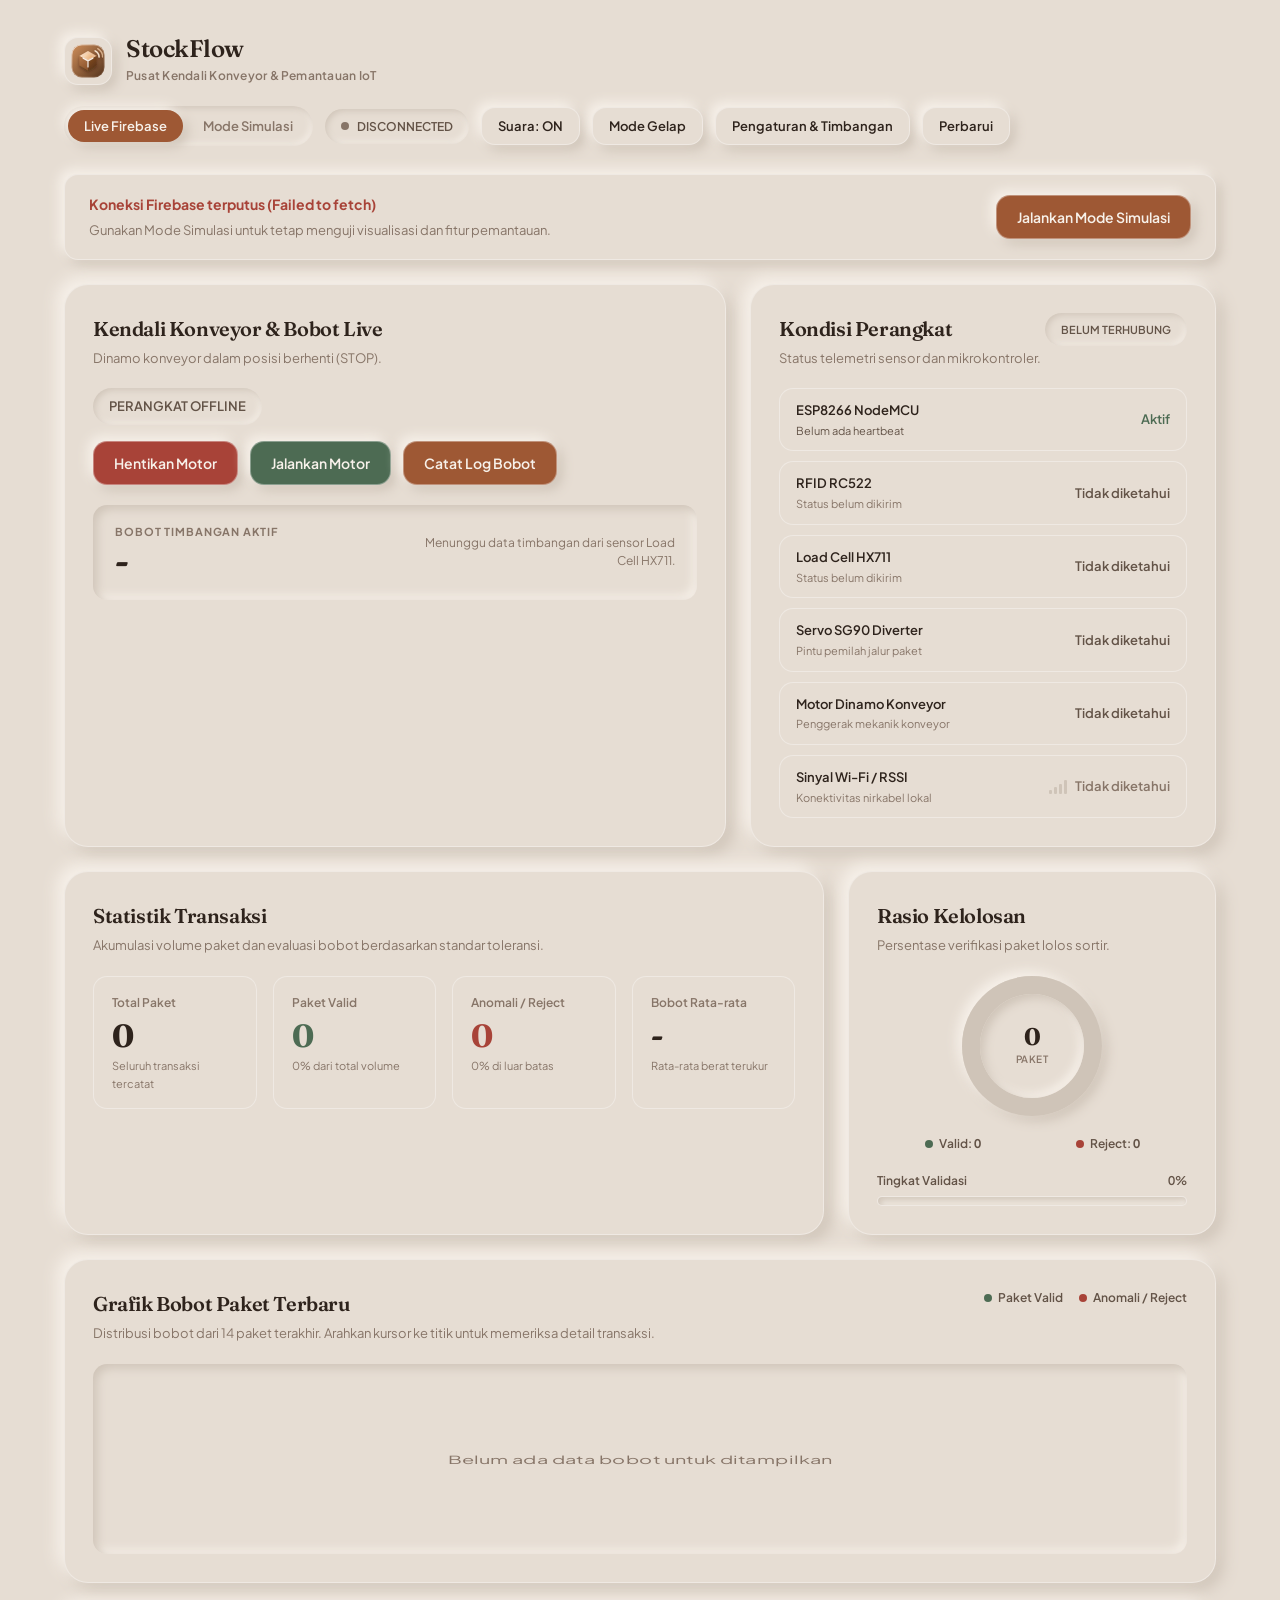
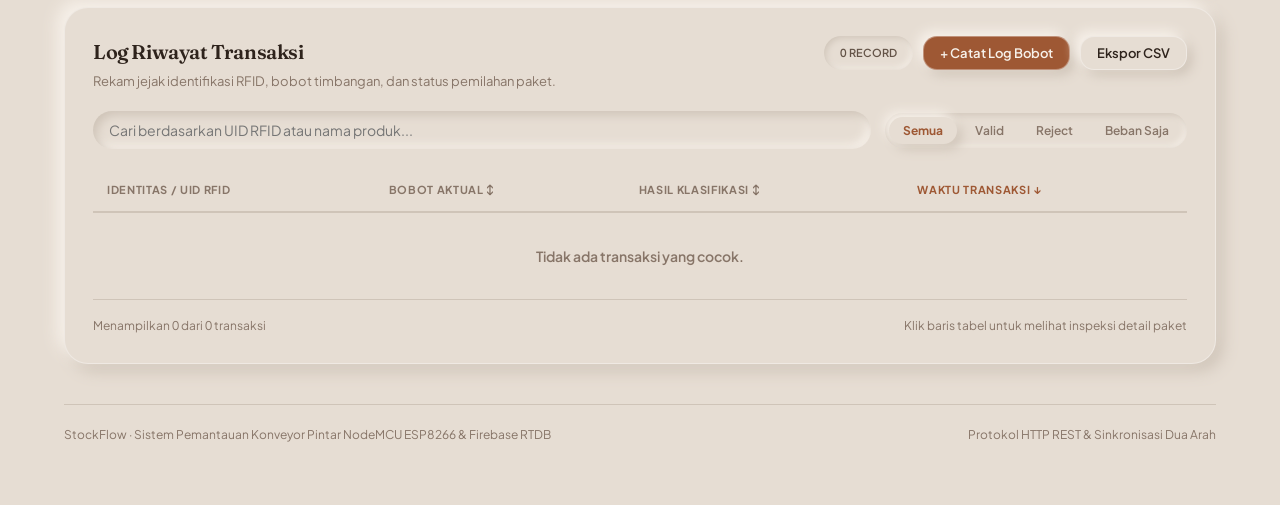
==== commit cd92aea4: "feat: integrasi Edge AI KNN, mode kalibrasi timbangan, dan perbaikan anti-double scan RFID" ====
--- a/index.html
+++ b/index.html
@@ -45,6 +45,9 @@
         <button type="button" class="btn-util" id="themeBtn" title="Ganti mode tampilan" aria-pressed="false">
           Mode Gelap
         </button>
+        <button type="button" class="btn-util" id="settingsBtn" title="Pengaturan &amp; Kalibrasi Timbangan Digital">
+          Pengaturan &amp; Timbangan
+        </button>
         <button type="button" class="btn-util" id="refreshBtn" title="Perbarui data (Tombol R)">
           Perbarui
         </button>
@@ -85,7 +88,10 @@
 
         <div class="motor-control-group">
           <div class="motor-status-row">
-            <div class="indicator-badge-inset" id="motorBadge">MEMUAT STATUS...</div>
+            <div style="display:flex; gap:8px; align-items:center; flex-wrap:wrap;">
+              <div class="indicator-badge-inset" id="motorBadge">MEMUAT STATUS...</div>
+              <span class="indicator-badge-inset" id="scaleModeBadge" style="display:none; color:var(--accent-primary); font-size:11px;">MODE TIMBANGAN AKTIF</span>
+            </div>
             <div class="action-buttons-wrap">
               <button type="button" class="btn-cta btn-cta-danger" id="motorStopBtn" title="Hentikan dinamo konveyor seketika">
                 Hentikan Motor
@@ -437,6 +443,108 @@
     </div>
   </div>
 
+  <!-- Modal Pengaturan & Kalibrasi Timbangan (Tersembunyi secara default) -->
+  <div class="modal-overlay" id="scaleModal" hidden aria-hidden="true">
+    <div class="modal-bento-card modal-bento-card-large" role="dialog" aria-modal="true" aria-labelledby="scaleModalTitle">
+      <div style="display:flex; justify-content:space-between; align-items:flex-start; margin-bottom:18px;">
+        <div>
+          <h3 id="scaleModalTitle" style="margin:0 0 4px 0;">Pengaturan &amp; Kalibrasi Timbangan</h3>
+          <p style="margin:0; font-size:12px; color:var(--ink-muted);">Pendaftaran tag RFID, pengukuran bobot fisik, dan kalibrasi data latih model KNN.</p>
+        </div>
+        <button type="button" class="btn-util" id="closeScaleModalBtn" aria-label="Tutup pengaturan" style="padding:6px 12px; font-size:14px;">✕</button>
+      </div>
+
+      <!-- Saklar Mode Timbangan Digital -->
+      <div class="scale-mode-panel">
+        <div>
+          <strong style="font-size:13px; display:block; color:var(--ink-heading);" id="scaleModeHeading">Status: Mode Konveyor Normal</strong>
+          <small style="color:var(--ink-muted); font-size:11px;" id="scaleModeSub">Aktifkan mode timbangan untuk mematikan dinamo dan mengukur bobot secara statis.</small>
+        </div>
+        <button type="button" class="btn-cta btn-cta-primary" id="toggleScaleModeBtn" style="padding:8px 16px; font-size:12px;">
+          Aktifkan Mode Timbangan
+        </button>
+      </div>
+
+      <!-- Grid 2 Kolom: RFID & Layar Timbangan Digital -->
+      <div class="scale-step-grid">
+        <!-- Kolom 1: Status Scan Tag RFID -->
+        <div class="scale-step-card">
+          <div class="scale-step-label">1. Tag RFID Terdeteksi</div>
+          <div class="scale-readout-well">
+            <div id="scaleScannedUid" class="tabular scale-readout-uid">Menunggu Scan...</div>
+            <small id="scaleUidStatus" style="font-size:11px; color:var(--ink-muted); display:block; margin-top:4px;">Tempelkan kartu RFID pada reader</small>
+          </div>
+          <div style="display:flex; gap:6px;">
+            <input type="text" id="manualUidInput" placeholder="Ketik UID manual..." class="scale-input-sm">
+            <button type="button" class="btn-util" id="setManualUidBtn" style="padding:6px 10px; font-size:11px;">Pakai</button>
+          </div>
+        </div>
+
+        <!-- Kolom 2: Layar Timbangan Digital Live -->
+        <div class="scale-step-card">
+          <div style="display:flex; justify-content:space-between; align-items:center; margin-bottom:8px;">
+            <span class="scale-step-label" style="margin-bottom:0;">2. Bobot di Timbangan</span>
+            <span class="indicator-badge-inset" id="scaleLiveStatus" style="font-size:10px; padding:2px 8px;">HX711</span>
+          </div>
+          <div class="scale-readout-well">
+            <div id="scaleLiveWeight" class="tabular scale-readout-weight">0.0 g</div>
+            <small style="font-size:11px; color:var(--ink-muted);">Bobot sensor aktual</small>
+          </div>
+          <button type="button" class="btn-util" id="scaleTareBtn" style="width:100%; padding:8px 12px; font-size:12px; font-weight:600;">
+            Nol-kan Timbangan (Tare)
+          </button>
+        </div>
+      </div>
+
+      <!-- Form Pendaftaran ke Model KNN -->
+      <div class="scale-enroll-card">
+        <div class="scale-step-label">3. Pendaftaran Sampel ke Model KNN</div>
+        <div style="display:grid; grid-template-columns: 1fr 1fr; gap:12px; margin-bottom:12px;">
+          <div>
+            <label style="display:block; font-size:11px; font-weight:600; color:var(--ink-muted); margin-bottom:4px;">Nama Produk / Label</label>
+            <input type="text" id="scaleProdNameInput" placeholder="Contoh: Paket Kopi Sachet A" class="scale-input">
+          </div>
+          <div>
+            <label style="display:block; font-size:11px; font-weight:600; color:var(--ink-muted); margin-bottom:4px;">Pilihan Target Jalur Sortir</label>
+            <select id="scaleJalurSelect" class="scale-select">
+              <option value="0">Jalur 1 (45° - Paket Ringan)</option>
+              <option value="1">Jalur 2 (135° - Paket Sedang)</option>
+              <option value="2">Jalur Reject / Anomali (90°)</option>
+            </select>
+          </div>
+        </div>
+        <button type="button" class="btn-cta btn-cta-primary" id="saveKnnSampleBtn" style="width:100%; padding:10px 16px; font-size:13px;">
+          Simpan Barang &amp; Masukkan ke Dataset KNN
+        </button>
+      </div>
+
+      <!-- Tabel Sampel Dataset Terdaftar -->
+      <div>
+        <div style="display:flex; justify-content:space-between; align-items:center; margin-bottom:8px;">
+          <span style="font-size:11px; font-weight:700; text-transform:uppercase; color:var(--ink-muted);">Daftar Sampel Terdaftar (<span id="knnSampleCount" class="tabular">0</span> Item)</span>
+          <button type="button" class="btn-util" id="clearKnnSamplesBtn" style="padding:4px 8px; font-size:11px;">Reset Dataset</button>
+        </div>
+        <div class="scale-dataset-wrap">
+          <table style="width:100%; font-size:11px; border-collapse:collapse;">
+            <thead>
+              <tr style="border-bottom:1px solid var(--surface-shadow); text-align:left; color:var(--ink-muted);">
+                <th style="padding:6px 8px;">UID Tag</th>
+                <th style="padding:6px 8px;">Nama Produk</th>
+                <th style="padding:6px 8px;">Bobot Terukur</th>
+                <th style="padding:6px 8px;">Target Jalur</th>
+                <th style="padding:6px 8px; text-align:right;">Aksi</th>
+              </tr>
+            </thead>
+            <tbody id="knnDatasetTableBody">
+              <tr><td colspan="5" style="text-align:center; padding:14px; color:var(--ink-muted);">Belum ada sampel terdaftar.</td></tr>
+            </tbody>
+          </table>
+        </div>
+      </div>
+
+    </div>
+  </div>
+
   <!-- Toast Notifikasi (Timbul di Kanan Bawah) -->
   <div class="toast-bento" id="toast"></div>
 
--- a/style.css
+++ b/style.css
@@ -1156,6 +1156,120 @@
   box-shadow: var(--bento-shadow);
   border: var(--subtle-border);
   padding: 32px;
+}
+
+.modal-bento-card-large {
+  max-width: 660px;
+  max-height: 88vh;
+  overflow-y: auto;
+}
+
+.scale-mode-panel {
+  background: var(--surface);
+  box-shadow: var(--nm-inset-sm);
+  border-radius: var(--radius-elem);
+  padding: 14px 18px;
+  margin-bottom: 18px;
+  display: flex;
+  justify-content: space-between;
+  align-items: center;
+  gap: 14px;
+}
+
+.scale-step-grid {
+  display: grid;
+  grid-template-columns: 1fr 1fr;
+  gap: 14px;
+  margin-bottom: 18px;
+}
+
+@media (max-width: 600px) {
+  .scale-step-grid {
+    grid-template-columns: 1fr;
+  }
+}
+
+.scale-step-card {
+  background: var(--surface);
+  border: var(--subtle-border);
+  border-radius: var(--radius-elem);
+  padding: 16px;
+}
+
+.scale-step-label {
+  font-size: 11px;
+  font-weight: 700;
+  text-transform: uppercase;
+  color: var(--ink-muted);
+  margin-bottom: 8px;
+}
+
+.scale-readout-well {
+  background: var(--surface);
+  box-shadow: var(--nm-inset-sm);
+  border-radius: 10px;
+  padding: 12px;
+  text-align: center;
+  margin-bottom: 10px;
+}
+
+.scale-readout-uid {
+  font-size: 16px;
+  font-weight: 700;
+  color: var(--ink-heading);
+  letter-spacing: 0.5px;
+  word-break: break-all;
+}
+
+.scale-readout-weight {
+  font-family: 'Fraunces', serif;
+  font-size: 26px;
+  font-weight: 700;
+  color: var(--ink-heading);
+}
+
+.scale-input,
+.scale-select {
+  width: 100%;
+  padding: 8px 12px;
+  border: 0;
+  background: var(--surface);
+  box-shadow: var(--nm-inset-sm);
+  border-radius: 8px;
+  font-family: inherit;
+  font-size: 12px;
+  color: var(--ink-heading);
+  outline: none;
+}
+
+.scale-input-sm {
+  width: 100%;
+  padding: 6px 10px;
+  border: 0;
+  background: var(--surface);
+  box-shadow: var(--nm-inset-sm);
+  border-radius: 8px;
+  font-family: inherit;
+  font-size: 11px;
+  color: var(--ink-heading);
+  outline: none;
+}
+
+.scale-enroll-card {
+  background: var(--surface);
+  border: var(--subtle-border);
+  border-radius: var(--radius-elem);
+  padding: 16px;
+  margin-bottom: 18px;
+}
+
+.scale-dataset-wrap {
+  max-height: 140px;
+  overflow-y: auto;
+  background: var(--surface);
+  box-shadow: var(--nm-inset-sm);
+  border-radius: 10px;
+  padding: 6px;
 }
 
 .modal-grid {
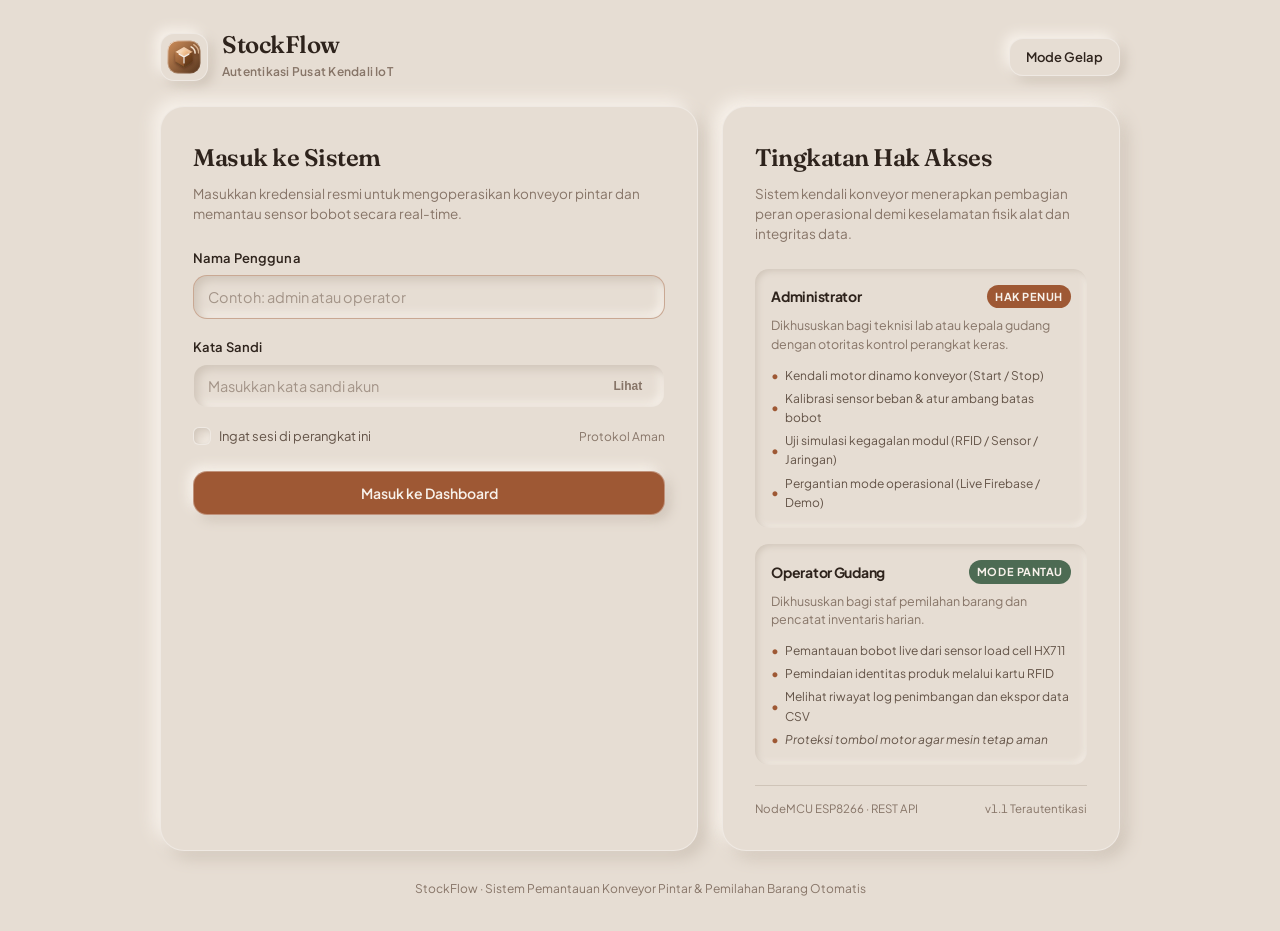
==== commit 13a87775: "feat: implementasi halaman login neumorphic dan manajemen pengguna RBAC untuk sesi admin" ====
--- a/index.html
+++ b/index.html
@@ -51,6 +51,16 @@
         <button type="button" class="btn-util" id="refreshBtn" title="Perbarui data (Tombol R)">
           Perbarui
         </button>
+        <button type="button" class="btn-util" id="openUserModalBtn" title="Kelola akun pengguna (Khusus Admin)">
+          Kelola Pengguna
+        </button>
+
+        <!-- Sesi Pengguna & Tombol Keluar (Neumorphic Chip) -->
+        <div class="user-session-chip" id="userSessionChip" title="Sesi Terautentikasi">
+          <span class="user-role-badge badge-admin" id="userRoleBadge">Admin</span>
+          <span class="user-name" id="userNameLabel">Administrator</span>
+          <button type="button" class="btn-logout" id="logoutBtn" title="Keluar dari sesi dashboard">Keluar</button>
+        </div>
       </div>
 
       <!-- Elemen fallback tersembunyi agar kompatibilitas skrip tetap terjaga -->
@@ -541,14 +551,88 @@
           </table>
         </div>
       </div>
-
     </div>
   </div>
 
+  <!-- Modal Manajemen Pengguna (Khusus Administrator) -->
+  <div class="modal-overlay" id="userModal" hidden aria-hidden="true">
+    <div class="modal-bento-card" style="max-width: 600px;" role="dialog" aria-modal="true" aria-labelledby="userModalTitle">
+      <div style="display:flex; justify-content:space-between; align-items:flex-start; margin-bottom:16px;">
+        <div>
+          <h3 id="userModalTitle" style="margin:0; font-size: 20px;">Manajemen Pengguna</h3>
+          <small style="font-size: 12px; color: var(--ink-muted);">Daftarkan akun staf baru dan kelola hak akses sistem kendali StockFlow IoT.</small>
+        </div>
+        <button type="button" class="btn-util" id="closeUserModalBtn" aria-label="Tutup modal pengguna" style="padding:6px 12px; font-size:14px;">✕</button>
+      </div>
+
+      <!-- Pesan Feedback / Alert Modal -->
+      <div class="auth-alert-inset" id="userModalAlert" role="alert" hidden style="margin-bottom: 14px;">
+        <svg width="18" height="18" viewBox="0 0 24 24" fill="none" stroke="currentColor" stroke-width="2" stroke-linecap="round" stroke-linejoin="round" aria-hidden="true" style="flex:none;">
+          <circle cx="12" cy="12" r="10"></circle>
+          <line x1="12" y1="8" x2="12" y2="12"></line>
+          <line x1="12" y1="16" x2="12.01" y2="16"></line>
+        </svg>
+        <span id="userModalAlertText"></span>
+      </div>
+
+      <!-- Formulir Tambah Pengguna Baru -->
+      <form id="addUserForm" style="display:flex; flex-direction:column; gap:12px; margin-bottom: 20px; padding-bottom: 20px; border-bottom: 1px solid var(--surface-shadow);">
+        <div style="display: grid; grid-template-columns: 1fr 1fr; gap: 12px;">
+          <div class="form-field">
+            <label for="newFullName" class="form-label" style="font-size: 12px;">Nama Lengkap</label>
+            <div class="bento-input-well" style="padding: 0 12px;">
+              <input type="text" id="newFullName" class="bento-input" placeholder="Misal: Budi Santoso" required>
+            </div>
+          </div>
+          <div class="form-field">
+            <label for="newUsername" class="form-label" style="font-size: 12px;">Nama Pengguna (Username)</label>
+            <div class="bento-input-well" style="padding: 0 12px;">
+              <input type="text" id="newUsername" class="bento-input" placeholder="Misal: budi" required autocomplete="off">
+            </div>
+          </div>
+        </div>
+
+        <div style="display: grid; grid-template-columns: 1fr 1fr; gap: 12px;">
+          <div class="form-field">
+            <label for="newPassword" class="form-label" style="font-size: 12px;">Kata Sandi (Min. 4 Karakter)</label>
+            <div class="bento-input-well" style="padding: 0 12px;">
+              <input type="password" id="newPassword" class="bento-input" placeholder="Kata sandi akun" required autocomplete="new-password">
+            </div>
+          </div>
+          <div class="form-field">
+            <label class="form-label" style="font-size: 12px;">Peran Akses</label>
+            <div class="mode-toggle-well" style="width: 100%; display: flex; padding: 4px;">
+              <button type="button" class="mode-btn active" id="btnRoleOperator" style="flex:1; padding: 6px 10px; font-size: 12px;">Operator</button>
+              <button type="button" class="mode-btn" id="btnRoleAdmin" style="flex:1; padding: 6px 10px; font-size: 12px;">Admin</button>
+            </div>
+          </div>
+        </div>
+
+        <button type="submit" class="btn-cta btn-cta-primary" id="submitNewUserBtn" style="align-self: flex-start; padding: 10px 18px; font-size: 13px; margin-top: 4px;">
+          Tambah Pengguna
+        </button>
+      </form>
+
+      <!-- Daftar Pengguna Terdaftar -->
+      <div>
+        <div style="display:flex; justify-content:space-between; align-items:center; margin-bottom: 8px;">
+          <h4 style="margin:0; font-size: 13.5px; font-family: 'Plus Jakarta Sans', sans-serif; font-weight: 700; color: var(--ink-heading);">Daftar Akun Pengguna Terdaftar</h4>
+          <span style="font-size: 11px; color: var(--ink-muted);" id="userCountLabel">Memuat...</span>
+        </div>
+        <div class="user-list-well" id="userListContainer">
+          <!-- Di-render dinamis oleh JavaScript -->
+        </div>
+      </div>
+    </div>
+  </div>
+    </div>
+  </div>
+
   <!-- Toast Notifikasi (Timbul di Kanan Bawah) -->
   <div class="toast-bento" id="toast"></div>
 
   <!-- Skrip Eksekusi -->
+  <script src="auth.js"></script>
   <script src="config.js"></script>
   <script src="app.js"></script>
 </body>
--- a/style.css
+++ b/style.css
@@ -1387,3 +1387,506 @@
 body[data-mode="live"] [data-section="simulator"] {
   display: none !important;
 }
+
+/* =========================================================
+   SISTEM AUTENTIKASI & HALAMAN LOGIN (SESUAI DESIGN.MD)
+   ========================================================= */
+
+.login-page-wrap {
+  min-height: 100vh;
+  display: flex;
+  flex-direction: column;
+  justify-content: center;
+  align-items: center;
+  padding: 32px 20px;
+}
+
+.login-bento-container {
+  width: 100%;
+  max-width: 960px;
+  margin: 0 auto;
+}
+
+.login-topbar {
+  display: flex;
+  justify-content: space-between;
+  align-items: center;
+  margin-bottom: 24px;
+  width: 100%;
+}
+
+.login-bento-grid {
+  display: grid;
+  grid-template-columns: 1.15fr 0.85fr;
+  gap: 24px;
+  align-items: stretch;
+}
+
+.auth-card {
+  background: var(--surface);
+  border-radius: var(--radius-bento);
+  box-shadow: var(--bento-shadow);
+  border: var(--subtle-border);
+  padding: 32px;
+  display: flex;
+  flex-direction: column;
+  justify-content: space-between;
+}
+
+.auth-card-head {
+  margin-bottom: 24px;
+}
+
+.auth-card-head h2 {
+  font-size: 24px;
+  margin: 0 0 6px;
+  color: var(--ink-heading);
+}
+
+.auth-card-head p {
+  font-size: 13.5px;
+  color: var(--ink-muted);
+  margin: 0;
+  line-height: 1.5;
+}
+
+.auth-form {
+  display: flex;
+  flex-direction: column;
+  gap: 18px;
+}
+
+.form-field {
+  display: flex;
+  flex-direction: column;
+  gap: 6px;
+}
+
+.form-label {
+  font-size: 13px;
+  font-weight: 600;
+  color: var(--ink-heading);
+  letter-spacing: 0.01em;
+}
+
+.bento-input-well {
+  display: flex;
+  align-items: center;
+  background: var(--surface);
+  box-shadow: var(--nm-inset);
+  border-radius: var(--radius-elem);
+  padding: 0 14px;
+  border: 1px solid transparent;
+  transition: border-color 0.2s ease, box-shadow 0.2s ease;
+}
+
+.bento-input-well:focus-within {
+  border-color: rgba(158, 88, 52, 0.4);
+}
+
+[data-theme="dark"] .bento-input-well:focus-within {
+  border-color: rgba(217, 119, 54, 0.4);
+}
+
+.bento-input {
+  border: 0;
+  background: transparent;
+  width: 100%;
+  padding: 12px 0;
+  font-family: "Plus Jakarta Sans", sans-serif;
+  font-size: 14.5px;
+  color: var(--ink-heading);
+  outline: none;
+}
+
+.bento-input::placeholder {
+  color: var(--ink-muted);
+  opacity: 0.7;
+}
+
+.btn-icon-subtle {
+  border: 0;
+  background: transparent;
+  color: var(--ink-muted);
+  font-size: 12px;
+  font-weight: 600;
+  padding: 6px 8px;
+  border-radius: 8px;
+  cursor: pointer;
+  transition: color 0.2s ease;
+  flex: none;
+}
+
+.btn-icon-subtle:hover {
+  color: var(--ink-heading);
+}
+
+.form-options-row {
+  display: flex;
+  justify-content: space-between;
+  align-items: center;
+  font-size: 13px;
+  color: var(--ink-body);
+}
+
+.bento-checkbox-wrap {
+  display: inline-flex;
+  align-items: center;
+  gap: 8px;
+  cursor: pointer;
+  user-select: none;
+  font-size: 13px;
+  color: var(--ink-body);
+}
+
+.bento-checkbox-wrap input[type="checkbox"] {
+  appearance: none;
+  width: 18px;
+  height: 18px;
+  border-radius: 6px;
+  background: var(--surface);
+  box-shadow: var(--nm-inset-sm);
+  border: var(--subtle-border);
+  cursor: pointer;
+  display: grid;
+  place-content: center;
+  transition: background 0.2s ease, box-shadow 0.2s ease;
+  margin: 0;
+}
+
+.bento-checkbox-wrap input[type="checkbox"]:checked {
+  background: var(--accent-cta);
+  box-shadow: var(--btn-cta-shadow);
+}
+
+.bento-checkbox-wrap input[type="checkbox"]:checked::after {
+  content: "";
+  width: 8px;
+  height: 5px;
+  border-left: 2px solid var(--accent-cta-text);
+  border-bottom: 2px solid var(--accent-cta-text);
+  transform: rotate(-45deg) translate(1px, -1px);
+}
+
+.auth-alert-inset {
+  background: var(--surface);
+  box-shadow: var(--nm-inset-sm);
+  border-radius: var(--radius-elem);
+  padding: 10px 14px;
+  font-size: 13px;
+  color: var(--accent-alert);
+  font-weight: 500;
+  display: flex;
+  align-items: center;
+  gap: 10px;
+  line-height: 1.4;
+  border-left: 4px solid var(--accent-alert);
+}
+
+.auth-alert-inset[hidden] {
+  display: none !important;
+}
+
+/* Quick Fill Selector untuk Uji Coba Cepat */
+.quick-fill-block {
+  margin-top: 24px;
+  padding-top: 18px;
+  border-top: 1px solid var(--surface-shadow);
+}
+
+.quick-fill-title {
+  font-size: 12px;
+  font-weight: 700;
+  text-transform: uppercase;
+  letter-spacing: 0.04em;
+  color: var(--ink-muted);
+  margin-bottom: 10px;
+}
+
+.quick-fill-buttons {
+  display: flex;
+  gap: 10px;
+  flex-wrap: wrap;
+}
+
+.btn-quick-fill {
+  border: var(--subtle-border);
+  background: var(--surface);
+  box-shadow: var(--btn-cta-shadow);
+  color: var(--ink-heading);
+  border-radius: var(--radius-pill);
+  padding: 7px 14px;
+  font-family: "Plus Jakarta Sans", sans-serif;
+  font-size: 12px;
+  font-weight: 600;
+  cursor: pointer;
+  transition: all 0.2s ease;
+}
+
+.btn-quick-fill:hover {
+  transform: translateY(-1px);
+  box-shadow: var(--btn-cta-hover);
+}
+
+.btn-quick-fill:active {
+  transform: translateY(1px);
+  box-shadow: var(--btn-active);
+}
+
+.btn-quick-fill strong {
+  color: var(--accent-cta);
+}
+
+/* Kartu Info Tingkatan Hak Akses (Panel Kanan) */
+.role-info-card {
+  display: flex;
+  flex-direction: column;
+  gap: 16px;
+}
+
+.role-info-inset {
+  background: var(--surface);
+  box-shadow: var(--nm-inset-sm);
+  border-radius: var(--radius-elem);
+  padding: 16px;
+  display: flex;
+  flex-direction: column;
+  gap: 6px;
+}
+
+.role-header-row {
+  display: flex;
+  align-items: center;
+  justify-content: space-between;
+  margin-bottom: 2px;
+}
+
+.role-badge-tag {
+  font-size: 11px;
+  font-weight: 700;
+  text-transform: uppercase;
+  letter-spacing: 0.05em;
+  padding: 3px 8px;
+  border-radius: var(--radius-pill);
+}
+
+.role-badge-tag.admin {
+  background: var(--accent-cta);
+  color: var(--accent-cta-text);
+}
+
+.role-badge-tag.operator {
+  background: var(--accent-status);
+  color: #F7F1EA;
+}
+
+.role-info-inset h4 {
+  font-size: 14px;
+  margin: 0;
+  font-family: "Plus Jakarta Sans", sans-serif;
+  font-weight: 700;
+  color: var(--ink-heading);
+}
+
+.role-info-inset p {
+  font-size: 12.5px;
+  color: var(--ink-muted);
+  margin: 0;
+  line-height: 1.5;
+}
+
+.role-checklist {
+  list-style: none;
+  padding: 0;
+  margin: 6px 0 0;
+  display: flex;
+  flex-direction: column;
+  gap: 4px;
+}
+
+.role-checklist li {
+  font-size: 12px;
+  color: var(--ink-body);
+  display: flex;
+  align-items: center;
+  gap: 6px;
+}
+
+.role-checklist li::before {
+  content: "•";
+  color: var(--accent-cta);
+  font-weight: bold;
+}
+
+/* User Session Badge di Header Dashboard */
+.user-session-chip {
+  display: inline-flex;
+  align-items: center;
+  gap: 10px;
+  padding: 4px 6px 4px 12px;
+  border-radius: var(--radius-pill);
+  background: var(--surface);
+  box-shadow: var(--nm-inset-sm);
+  border: var(--subtle-border);
+}
+
+.user-name {
+  font-size: 13px;
+  font-weight: 600;
+  color: var(--ink-heading);
+}
+
+.user-role-badge {
+  font-size: 11px;
+  font-weight: 700;
+  text-transform: uppercase;
+  letter-spacing: 0.04em;
+  padding: 3px 8px;
+  border-radius: var(--radius-pill);
+  display: inline-block;
+}
+
+.user-role-badge.badge-admin {
+  background: var(--accent-cta);
+  color: var(--accent-cta-text);
+}
+
+.user-role-badge.badge-operator {
+  background: var(--accent-status);
+  color: #F7F1EA;
+}
+
+.btn-logout {
+  border: var(--subtle-border);
+  background: var(--surface);
+  box-shadow: var(--btn-cta-shadow);
+  color: var(--accent-alert);
+  border-radius: var(--radius-pill);
+  padding: 6px 12px;
+  font-family: "Plus Jakarta Sans", sans-serif;
+  font-size: 12px;
+  font-weight: 600;
+  cursor: pointer;
+  transition: all 0.2s ease;
+}
+
+.btn-logout:hover {
+  transform: translateY(-1px);
+  box-shadow: var(--btn-cta-hover);
+  background: var(--accent-alert);
+  color: #FFFFFF;
+}
+
+.btn-logout:active {
+  transform: translateY(1px);
+  box-shadow: var(--btn-active);
+}
+
+/* Responsivitas Layar Login */
+@media (max-width: 820px) {
+  .login-bento-grid {
+    grid-template-columns: 1fr;
+  }
+  .login-page-wrap {
+    padding: 20px 14px;
+  }
+  .auth-card {
+    padding: 24px 20px;
+  }
+}
+
+/* =========================================================
+   MODAL MANAJEMEN PENGGUNA (SESI ADMIN)
+   ========================================================= */
+
+.role-select-pill {
+  display: block;
+  padding: 6px 14px;
+  font-size: 12px;
+  font-weight: 600;
+  border-radius: var(--radius-pill);
+  color: var(--ink-muted);
+  transition: all 0.2s ease;
+  user-select: none;
+}
+
+.role-select-pill.active {
+  background: var(--accent-cta);
+  color: var(--accent-cta-text);
+  box-shadow: var(--btn-cta-shadow);
+}
+
+.user-list-well {
+  background: var(--surface);
+  box-shadow: var(--nm-inset-sm);
+  border-radius: var(--radius-elem);
+  padding: 10px;
+  max-height: 220px;
+  overflow-y: auto;
+  display: flex;
+  flex-direction: column;
+  gap: 8px;
+}
+
+.user-item-row {
+  display: flex;
+  justify-content: space-between;
+  align-items: center;
+  padding: 8px 12px;
+  background: var(--surface);
+  border: var(--subtle-border);
+  border-radius: 10px;
+  transition: transform 0.15s ease;
+}
+
+.user-item-meta {
+  display: flex;
+  flex-direction: column;
+  gap: 2px;
+}
+
+.user-item-name {
+  font-size: 13px;
+  font-weight: 600;
+  color: var(--ink-heading);
+  display: flex;
+  align-items: center;
+  gap: 8px;
+}
+
+.user-item-sub {
+  font-size: 11px;
+  color: var(--ink-muted);
+}
+
+.user-item-actions {
+  display: flex;
+  align-items: center;
+  gap: 8px;
+}
+
+.btn-delete-user {
+  border: var(--subtle-border);
+  background: var(--surface);
+  box-shadow: var(--btn-cta-shadow);
+  color: var(--accent-alert);
+  border-radius: var(--radius-pill);
+  padding: 4px 10px;
+  font-size: 11px;
+  font-weight: 600;
+  cursor: pointer;
+  transition: all 0.2s ease;
+}
+
+.btn-delete-user:hover {
+  background: var(--accent-alert);
+  color: #FFFFFF;
+  transform: translateY(-1px);
+}
+
+.btn-delete-user:active {
+  transform: translateY(1px);
+  box-shadow: var(--btn-active);
+}
+
+
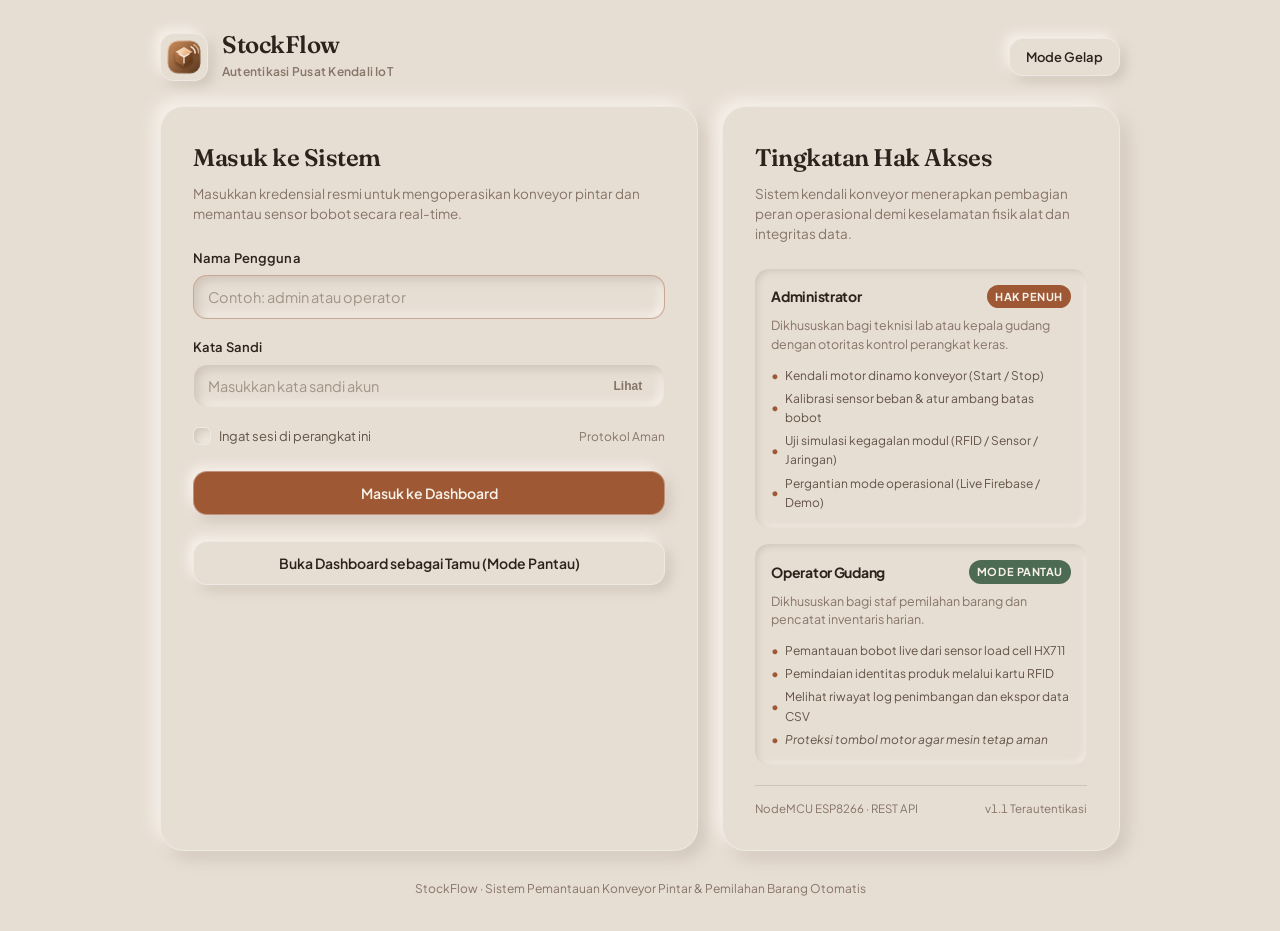
==== commit 36626d3f: "fix: resolusi path subdirektori github pages, perbaikan tombol logout dan mode tamu" ====
--- a/index.html
+++ b/index.html
@@ -11,7 +11,7 @@
   <link rel="preconnect" href="https://fonts.googleapis.com">
   <link rel="preconnect" href="https://fonts.gstatic.com" crossorigin>
   <link href="https://fonts.googleapis.com/css2?family=Fraunces:ital,opsz,wght@0,9..144,600;0,9..144,700;1,9..144,600;1,9..144,700&family=Plus+Jakarta+Sans:wght@400;500;600;700&display=swap" rel="stylesheet">
-  <link rel="stylesheet" href="style.css">
+  <link rel="stylesheet" href="style.css?v=1.3">
 </head>
 <body>
   <div class="bento-container">
@@ -59,7 +59,7 @@
         <div class="user-session-chip" id="userSessionChip" title="Sesi Terautentikasi">
           <span class="user-role-badge badge-admin" id="userRoleBadge">Admin</span>
           <span class="user-name" id="userNameLabel">Administrator</span>
-          <button type="button" class="btn-logout" id="logoutBtn" title="Keluar dari sesi dashboard">Keluar</button>
+          <button type="button" class="btn-logout" id="logoutBtn" onclick="if(window.StockFlowAuth)window.StockFlowAuth.logout(true);" title="Keluar dari sesi dashboard">Keluar</button>
         </div>
       </div>
 
@@ -625,15 +625,13 @@
       </div>
     </div>
   </div>
-    </div>
-  </div>
 
   <!-- Toast Notifikasi (Timbul di Kanan Bawah) -->
   <div class="toast-bento" id="toast"></div>
 
   <!-- Skrip Eksekusi -->
-  <script src="auth.js"></script>
-  <script src="config.js"></script>
-  <script src="app.js"></script>
+  <script src="auth.js?v=1.3"></script>
+  <script src="config.js?v=1.3"></script>
+  <script src="app.js?v=1.3"></script>
 </body>
 </html>
--- a/style.css
+++ b/style.css
@@ -1756,6 +1756,11 @@
   color: #F7F1EA;
 }
 
+.user-role-badge.badge-guest {
+  background: var(--surface-shadow);
+  color: var(--ink-heading);
+}
+
 .btn-logout {
   border: var(--subtle-border);
   background: var(--surface);
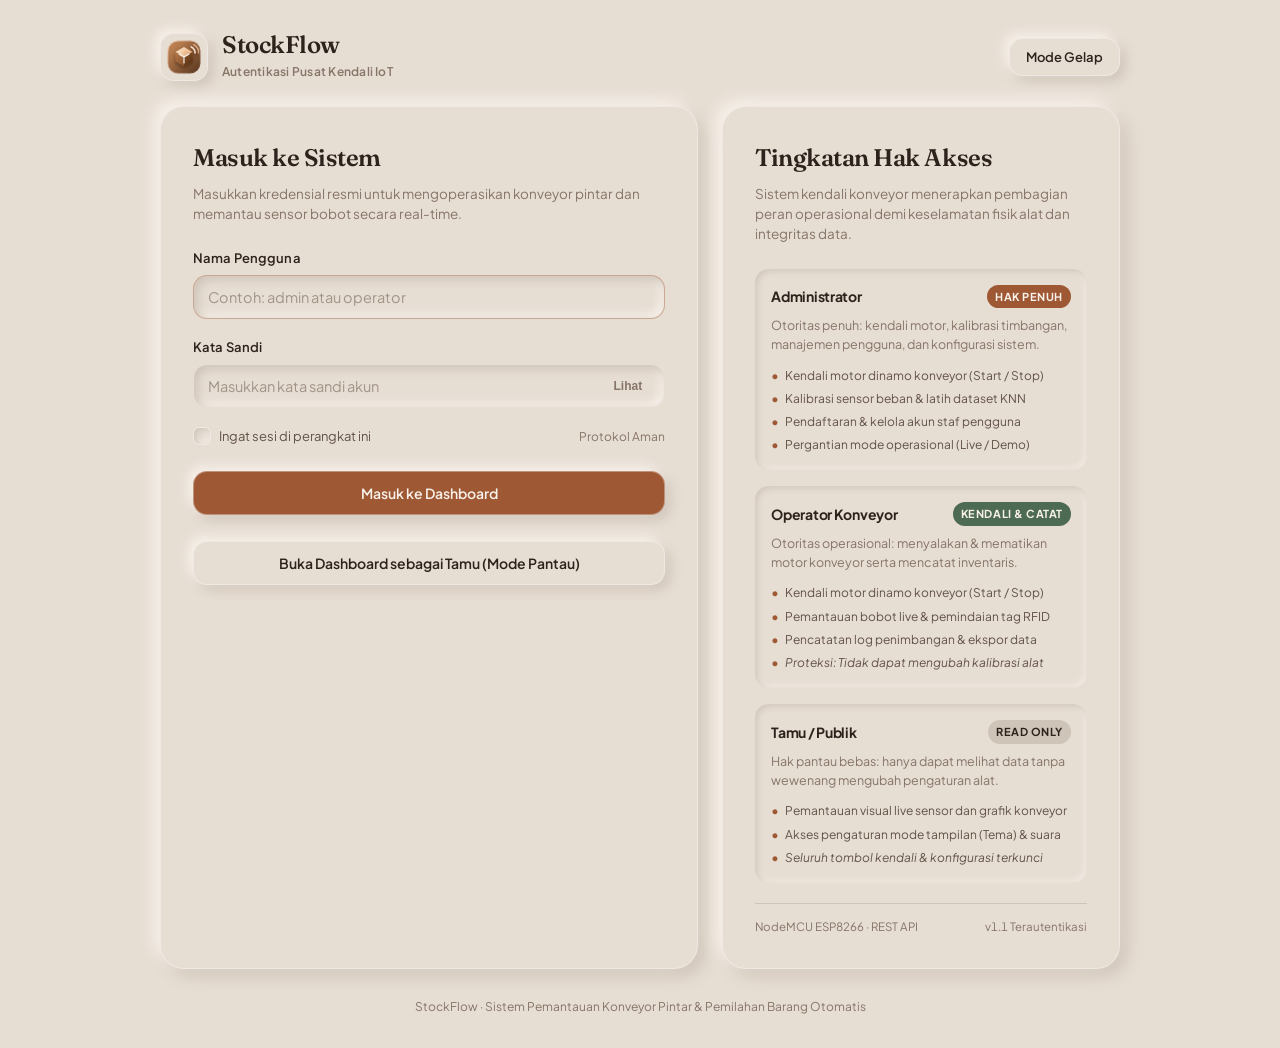
==== commit 88a50da5: "feat: revisi hak akses RBAC - operator dapat kendali motor, tamu mode read-only penuh" ====
--- a/index.html
+++ b/index.html
@@ -11,7 +11,7 @@
   <link rel="preconnect" href="https://fonts.googleapis.com">
   <link rel="preconnect" href="https://fonts.gstatic.com" crossorigin>
   <link href="https://fonts.googleapis.com/css2?family=Fraunces:ital,opsz,wght@0,9..144,600;0,9..144,700;1,9..144,600;1,9..144,700&family=Plus+Jakarta+Sans:wght@400;500;600;700&display=swap" rel="stylesheet">
-  <link rel="stylesheet" href="style.css?v=1.3">
+  <link rel="stylesheet" href="style.css?v=1.4">
 </head>
 <body>
   <div class="bento-container">
@@ -630,8 +630,8 @@
   <div class="toast-bento" id="toast"></div>
 
   <!-- Skrip Eksekusi -->
-  <script src="auth.js?v=1.3"></script>
-  <script src="config.js?v=1.3"></script>
-  <script src="app.js?v=1.3"></script>
+  <script src="auth.js?v=1.4"></script>
+  <script src="config.js?v=1.4"></script>
+  <script src="app.js?v=1.4"></script>
 </body>
 </html>
